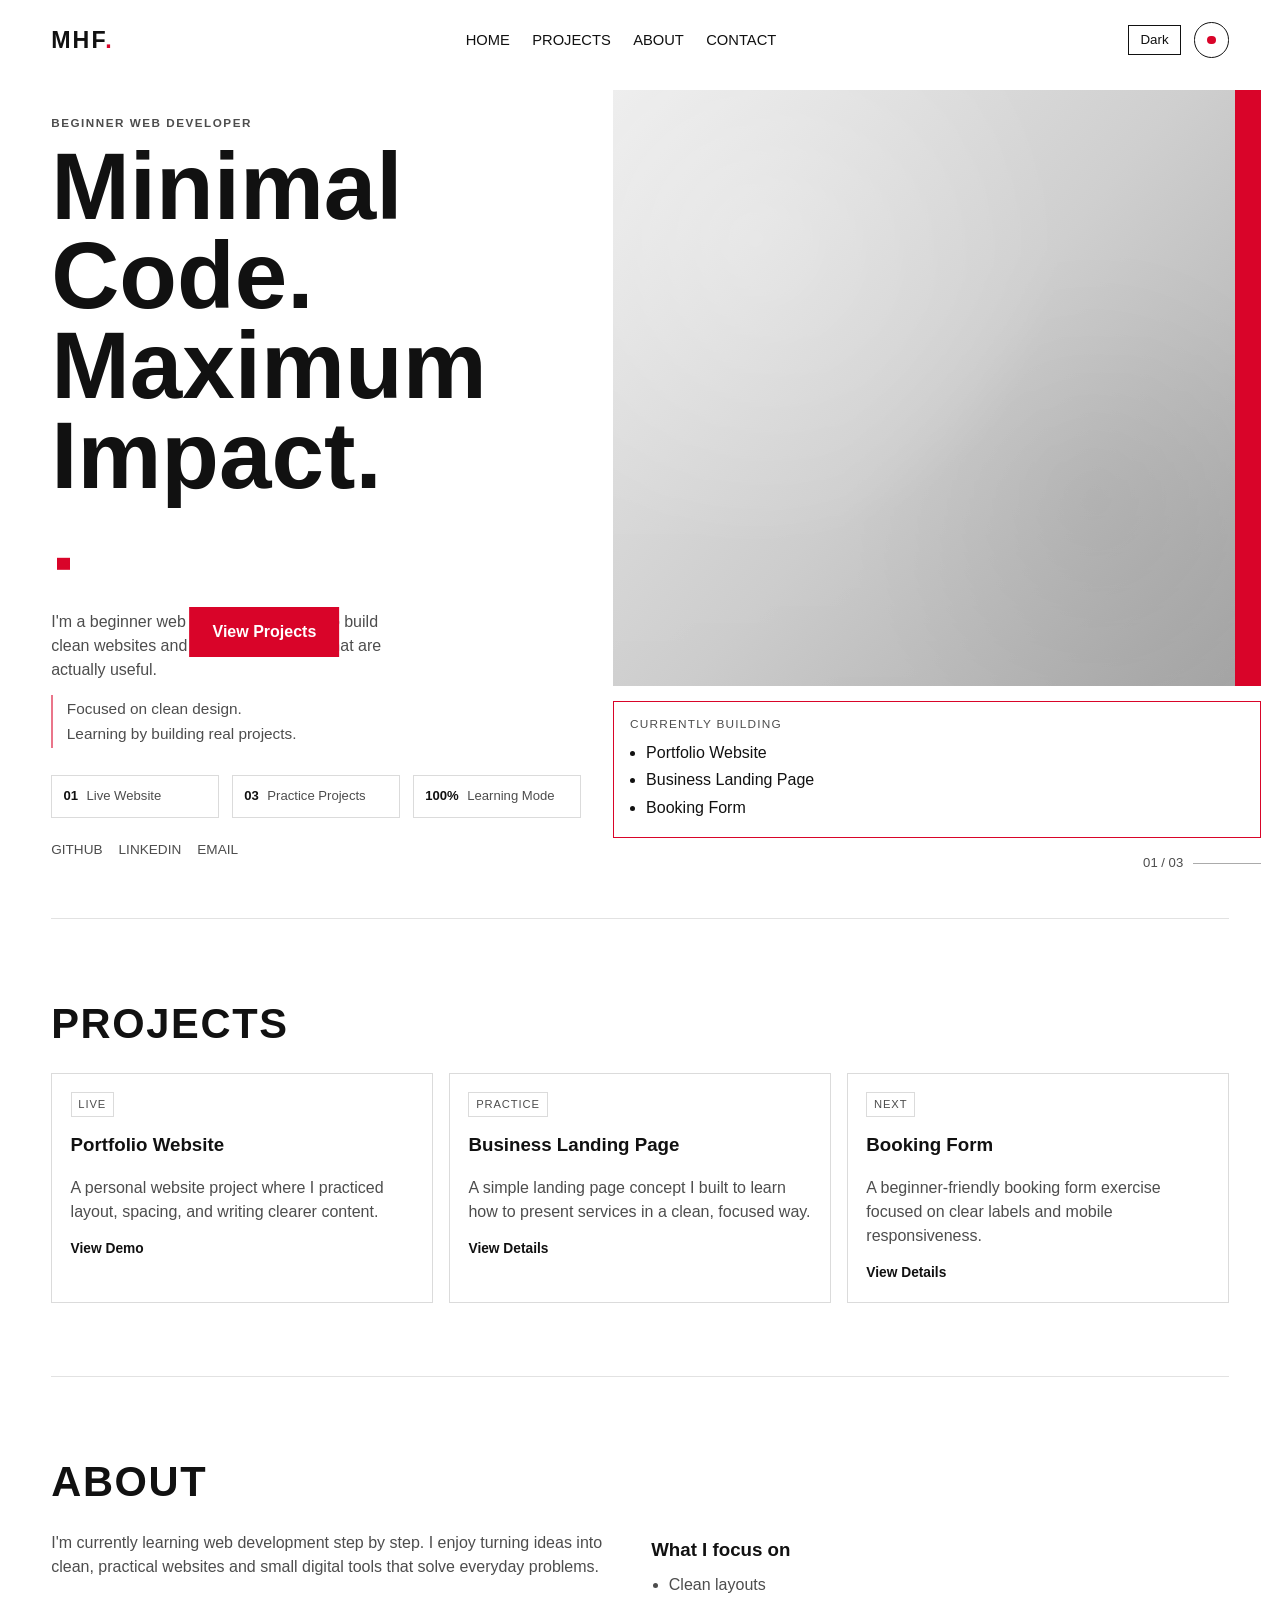
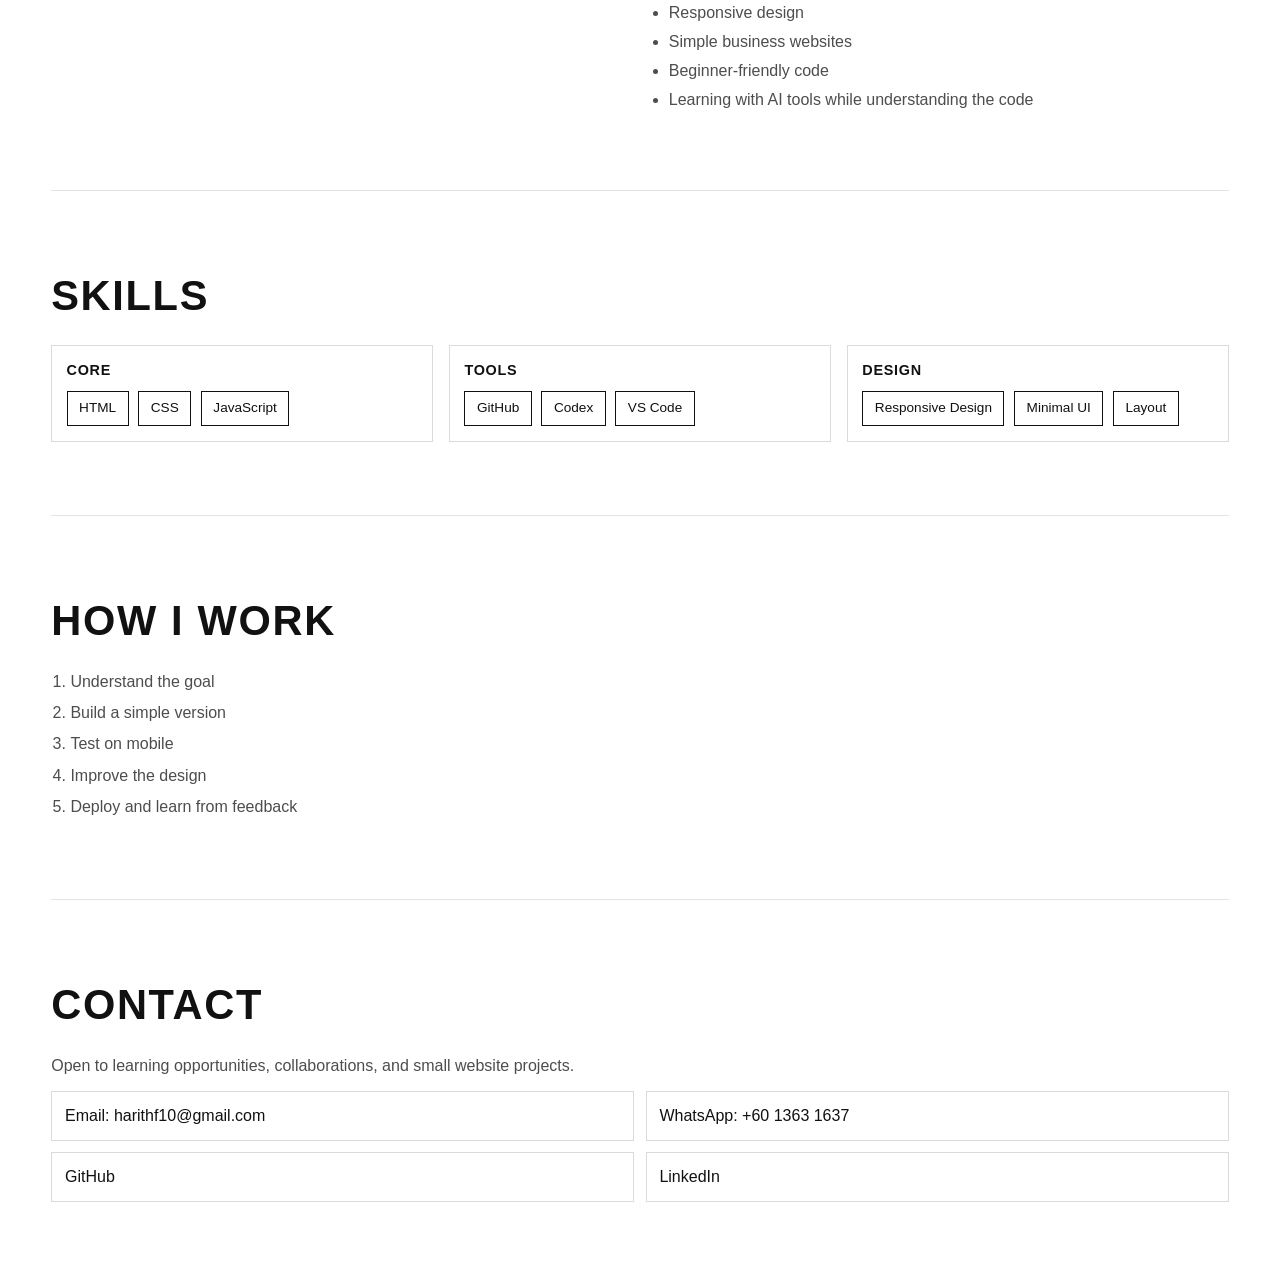
==== index.html @ 1c5d4fd4 "Enhance portfolio content density and editorial structure" ====
<!DOCTYPE html>
<html lang="en">
  <head>
    <meta charset="UTF-8" />
    <meta name="viewport" content="width=device-width, initial-scale=1.0" />
    <title>MHF. | Minimal Portfolio</title>
    <link rel="stylesheet" href="style.css" />
  </head>
  <body>
    <div class="page-wrapper">
      <header class="site-header" id="home">
        <nav class="navbar">
          <a class="logo" href="#home">MHF<span class="logo-dot">.</span></a>

          <ul class="nav-links">
            <li><a href="#home">Home</a></li>
            <li><a href="#projects">Projects</a></li>
            <li><a href="#about">About</a></li>
            <li><a href="#contact">Contact</a></li>
          </ul>

          <div class="nav-actions">
            <button id="themeToggle" class="theme-toggle" aria-label="Toggle dark mode">Dark</button>
            <button class="menu-icon" aria-label="Menu"><span></span></button>
          </div>
        </nav>
      </header>

      <!-- Hero: added eyebrow, support lines, stats, and feature panel -->
      <section class="hero" aria-label="Editorial hero section">
        <div class="hero-left">
          <p class="eyebrow">BEGINNER WEB DEVELOPER</p>

          <h1>
            <span>Minimal Code.</span>
            <span>Maximum Impact.</span>
            <span class="hero-accent" aria-hidden="true"></span>
          </h1>

          <p class="hero-subtitle">
            I'm a beginner web developer learning to build clean websites and simple digital tools that are actually
            useful.
          </p>

          <div class="hero-support-lines">
            <p>Focused on clean design.</p>
            <p>Learning by building real projects.</p>
          </div>

          <a href="#projects" class="cta-button">View Projects</a>

          <div class="hero-stats" aria-label="Portfolio stats">
            <p><strong>01</strong> Live Website</p>
            <p><strong>03</strong> Practice Projects</p>
            <p><strong>100%</strong> Learning Mode</p>
          </div>

          <div class="social-links" aria-label="Social links">
            <a href="https://github.com/bachiraxcvii" target="_blank" rel="noopener noreferrer">GitHub</a>
            <a href="https://www.linkedin.com/me?trk=p_mwlite_feed-secondary_nav" target="_blank" rel="noopener noreferrer">LinkedIn</a>
            <a href="mailto:harithf10@gmail.com">Email</a>
          </div>
        </div>

        <div class="hero-right" aria-hidden="true">
          <div class="editorial-panel">
            <div class="panel-overlay"></div>
            <div class="red-bar"></div>
          </div>

          <aside class="feature-box">
            <p class="feature-label">Currently Building</p>
            <ul>
              <li>Portfolio Website</li>
              <li>Business Landing Page</li>
              <li>Booking Form</li>
            </ul>
          </aside>

          <div class="slide-indicator"><span>01 / 03</span><i></i></div>
        </div>
      </section>

      <main>
        <section class="projects section-spacing" id="projects">
          <h2>Projects</h2>
          <div class="project-grid">
            <article class="project-card">
              <span class="project-status">Live</span>
              <h3>Portfolio Website</h3>
              <p>A personal website project where I practiced layout, spacing, and writing clearer content.</p>
              <a href="#" class="card-link">View Demo</a>
            </article>

            <article class="project-card">
              <span class="project-status">Practice</span>
              <h3>Business Landing Page</h3>
              <p>A simple landing page concept I built to learn how to present services in a clean, focused way.</p>
              <a href="#" class="card-link">View Details</a>
            </article>

            <article class="project-card">
              <span class="project-status">Next</span>
              <h3>Booking Form</h3>
              <p>A beginner-friendly booking form exercise focused on clear labels and mobile responsiveness.</p>
              <a href="#" class="card-link">View Details</a>
            </article>
          </div>
        </section>

        <!-- About: expanded into two-column structure -->
        <section class="about section-spacing" id="about">
          <h2>About</h2>
          <div class="about-grid">
            <p>
              I'm currently learning web development step by step. I enjoy turning ideas into clean, practical
              websites and small digital tools that solve everyday problems.
            </p>
            <div>
              <h3>What I focus on</h3>
              <ul class="focus-list">
                <li>Clean layouts</li>
                <li>Responsive design</li>
                <li>Simple business websites</li>
                <li>Beginner-friendly code</li>
                <li>Learning with AI tools while understanding the code</li>
              </ul>
            </div>
          </div>
        </section>

        <section class="skills section-spacing" id="skills">
          <h2>Skills</h2>
          <div class="skills-groups">
            <div class="skill-group">
              <h3>Core</h3>
              <ul class="skills-list">
                <li>HTML</li>
                <li>CSS</li>
                <li>JavaScript</li>
              </ul>
            </div>
            <div class="skill-group">
              <h3>Tools</h3>
              <ul class="skills-list">
                <li>GitHub</li>
                <li>Codex</li>
                <li>VS Code</li>
              </ul>
            </div>
            <div class="skill-group">
              <h3>Design</h3>
              <ul class="skills-list">
                <li>Responsive Design</li>
                <li>Minimal UI</li>
                <li>Layout</li>
              </ul>
            </div>
          </div>
        </section>

        <section class="how-i-work section-spacing" id="process">
          <h2>How I Work</h2>
          <ol>
            <li>Understand the goal</li>
            <li>Build a simple version</li>
            <li>Test on mobile</li>
            <li>Improve the design</li>
            <li>Deploy and learn from feedback</li>
          </ol>
        </section>

        <section class="contact section-spacing" id="contact">
          <h2>Contact</h2>
          <p class="contact-intro">Open to learning opportunities, collaborations, and small website projects.</p>
          <div class="contact-grid">
            <a href="mailto:harithf10@gmail.com">Email: harithf10@gmail.com</a>
            <a href="https://wa.me/6013631637" target="_blank" rel="noopener noreferrer">WhatsApp: +60 1363 1637</a>
            <a href="https://github.com/bachiraxcvii" target="_blank" rel="noopener noreferrer">GitHub</a>
            <a href="https://www.linkedin.com/me?trk=p_mwlite_feed-secondary_nav" target="_blank" rel="noopener noreferrer">LinkedIn</a>
          </div>
        </section>
      </main>
    </div>

    <script src="script.js"></script>
  </body>
</html>
---- style.css ----
:root {
  --bg: #ffffff;
  --text: #111111;
  --muted: #4d4d4d;
  --accent: #d90429;
  --panel-light: #ececec;
  --panel-mid: #cfcfcf;
  --panel-dark: #a8a8a8;
  --border: rgba(0, 0, 0, 0.14);
}

body.dark-mode {
  --bg: #121212;
  --text: #f3f3f3;
  --muted: #c8c8c8;
  --panel-light: #595959;
  --panel-mid: #444444;
  --panel-dark: #2f2f2f;
  --border: rgba(255, 255, 255, 0.2);
}

* { box-sizing: border-box; }

body {
  margin: 0;
  font-family: Arial, Helvetica, sans-serif;
  background: var(--bg);
  color: var(--text);
  line-height: 1.5;
  transition: background-color .25s ease, color .25s ease;
}

.page-wrapper {
  width: min(1200px, 92%);
  margin: 0 auto;
}

.navbar {
  display: flex;
  justify-content: space-between;
  align-items: center;
  gap: 1rem;
  padding: 1.4rem 0 1rem;
}

.logo { text-decoration: none; color: var(--text); font-size: 1.45rem; font-weight: 800; letter-spacing: .09em; }
.logo-dot { color: var(--accent); }

.nav-links { list-style: none; display: flex; gap: 1.4rem; padding: 0; margin: 0; }
.nav-links a { text-decoration: none; color: var(--text); font-size: .92rem; text-transform: uppercase; }

.nav-actions { display: flex; align-items: center; gap: .8rem; }
.theme-toggle { border: 1px solid var(--text); background: transparent; color: var(--text); padding: .4rem .7rem; cursor: pointer; }
.menu-icon { width: 2.2rem; height: 2.2rem; border: 1px solid var(--text); border-radius: 999px; background: transparent; display: grid; place-items: center; }
.menu-icon span { width: .55rem; height: .55rem; border-radius: 50%; background: var(--accent); }

/* Hero: denser content + structured right-side features */
.hero {
  min-height: calc(100vh - 92px);
  display: grid;
  grid-template-columns: 45% 55%;
  gap: 2rem;
  align-items: stretch;
  padding: 1rem 0 1.8rem;
}

.hero-left {
  position: relative;
  padding: 1.5rem 0 .8rem;
  display: flex;
  flex-direction: column;
}

.eyebrow {
  margin: 0;
  font-size: .73rem;
  font-weight: 700;
  letter-spacing: .13em;
  color: var(--muted);
}

.hero h1 {
  margin: .65rem 0 0;
  font-size: clamp(2.3rem, 8vw, 5.9rem);
  line-height: .95;
  font-weight: 900;
}

.hero h1 span { display: block; }
.hero-accent { display: inline-block !important; width: .78rem; height: .78rem; background: var(--accent); margin-left: .38rem; transform: translateY(-.45rem); }

.hero-subtitle {
  margin: 1.25rem 0 0;
  max-width: 38ch;
  color: var(--muted);
}

.hero-support-lines {
  margin-top: .8rem;
  padding-left: .85rem;
  border-left: 2px solid color-mix(in srgb, var(--accent) 55%, transparent);
}

.hero-support-lines p {
  margin: .15rem 0;
  color: var(--muted);
  font-size: .96rem;
}

.cta-button {
  position: absolute;
  top: 66%;
  transform: translateX(92%);
  background: var(--accent);
  color: #fff;
  text-decoration: none;
  font-weight: 700;
  padding: .82rem 1.45rem;
  z-index: 2;
}

.hero-stats {
  margin-top: 1.7rem;
  display: grid;
  grid-template-columns: repeat(3, 1fr);
  gap: .8rem;
}

.hero-stats p {
  margin: 0;
  border: 1px solid var(--border);
  padding: .65rem .7rem;
  font-size: .82rem;
  color: var(--muted);
}

.hero-stats strong { color: var(--text); margin-right: .3rem; }

.social-links {
  margin-top: 1.4rem;
  display: flex;
  flex-wrap: wrap;
  gap: 1rem;
}

.social-links a { color: var(--muted); text-decoration: none; font-size: .85rem; text-transform: uppercase; }

.hero-right {
  display: grid;
  grid-template-rows: minmax(360px, 1fr) auto auto;
  gap: .95rem;
}

.editorial-panel {
  position: relative;
  min-height: 360px;
  background: linear-gradient(130deg, var(--panel-light), var(--panel-mid) 50%, var(--panel-dark));
  overflow: hidden;
}

.panel-overlay {
  position: absolute;
  inset: 0;
  background: radial-gradient(circle at 22% 25%, rgba(255, 255, 255, .55), transparent 45%),
              radial-gradient(circle at 74% 68%, rgba(0, 0, 0, .22), transparent 40%),
              linear-gradient(to top, rgba(0, 0, 0, .08), transparent 60%);
  mix-blend-mode: soft-light;
}

.red-bar { position: absolute; top: 0; right: 0; width: clamp(16px, 2vw, 26px); height: 100%; background: var(--accent); }

.feature-box {
  border: 1px solid var(--accent);
  padding: .9rem 1rem;
}

.feature-label {
  margin: 0 0 .45rem;
  font-size: .74rem;
  letter-spacing: .1em;
  text-transform: uppercase;
  color: var(--muted);
}

.feature-box ul { margin: 0; padding-left: 1rem; }
.feature-box li { margin: .2rem 0; }

.slide-indicator { margin-left: auto; display: flex; align-items: center; gap: .6rem; color: var(--muted); font-size: .82rem; }
.slide-indicator i { width: 68px; height: 1px; background: color-mix(in srgb, var(--text) 35%, transparent); }

main { padding-top: 1rem; }

.section-spacing {
  padding: clamp(2.6rem, 6vw, 4.6rem) 0;
  border-top: 1px solid color-mix(in srgb, var(--text) 12%, transparent);
}

h2 { margin: 0 0 1.1rem; font-size: clamp(1.6rem, 4vw, 2.6rem); text-transform: uppercase; letter-spacing: .04em; }
h3 { margin: .3rem 0 .55rem; }

.project-grid { display: grid; grid-template-columns: repeat(3, minmax(0, 1fr)); gap: 1rem; }

.project-card {
  border: 1px solid var(--border);
  padding: 1.15rem;
  display: flex;
  flex-direction: column;
  gap: .55rem;
  transition: transform .2s ease, border-color .2s ease, box-shadow .2s ease;
}

.project-status {
  width: fit-content;
  font-size: .7rem;
  text-transform: uppercase;
  letter-spacing: .08em;
  border: 1px solid var(--border);
  padding: .2rem .42rem;
  color: var(--muted);
}

.project-card p { margin: 0; color: var(--muted); }
.project-card:hover { transform: translateY(-4px); border-color: var(--accent); box-shadow: 0 14px 28px rgba(0, 0, 0, .06); }

.card-link {
  margin-top: .35rem;
  text-decoration: none;
  color: var(--text);
  font-size: .86rem;
  font-weight: 700;
}

.about-grid { display: grid; grid-template-columns: 1fr 1fr; gap: 1.4rem; align-items: start; }
.about-grid p { margin: 0; color: var(--muted); }
.focus-list { margin: .3rem 0 0; padding-left: 1.1rem; color: var(--muted); }
.focus-list li { margin: .3rem 0; }

.skills-groups { display: grid; grid-template-columns: repeat(3, minmax(0, 1fr)); gap: 1rem; }
.skill-group { border: 1px solid var(--border); padding: .9rem; }
.skill-group h3 { margin-top: 0; text-transform: uppercase; font-size: .9rem; letter-spacing: .05em; }
.skills-list { list-style: none; display: flex; flex-wrap: wrap; gap: .6rem; padding: 0; margin: 0; }
.skills-list li { border: 1px solid var(--text); padding: .42rem .72rem; font-size: .85rem; }

.how-i-work ol { margin: 0; padding-left: 1.2rem; }
.how-i-work li { margin: .45rem 0; color: var(--muted); }

.contact-intro { margin: 0 0 .8rem; color: var(--muted); }
.contact-grid { display: grid; grid-template-columns: repeat(2, minmax(0, 1fr)); gap: .7rem; }
.contact-grid a {
  text-decoration: none;
  color: var(--text);
  border: 1px solid var(--border);
  padding: .75rem .8rem;
  transition: border-color .2s ease, color .2s ease;
}
.contact-grid a:hover { border-color: var(--accent); color: var(--accent); }

/* Mobile: tighter spacing and simple stacked flow */
@media (max-width: 980px) {
  .hero { grid-template-columns: 1fr; min-height: auto; gap: 1.2rem; padding-bottom: 1rem; }
  .hero-left { padding-top: .8rem; }
  .cta-button { position: static; transform: none; margin-top: 1rem; width: fit-content; }
  .hero-stats { grid-template-columns: 1fr; margin-top: 1rem; }
  .hero-right { grid-template-rows: minmax(280px, auto) auto auto; }
  .about-grid, .skills-groups, .contact-grid, .project-grid { grid-template-columns: 1fr; }
  .section-spacing { padding: 2.3rem 0; }
}

@media (max-width: 760px) {
  .navbar { flex-wrap: wrap; }
  .nav-links {
    order: 3;
    width: 100%;
    justify-content: space-between;
    border-top: 1px solid color-mix(in srgb, var(--text) 15%, transparent);
    padding-top: .6rem;
  }

  .hero h1 { font-size: clamp(2rem, 11vw, 3rem); }
}
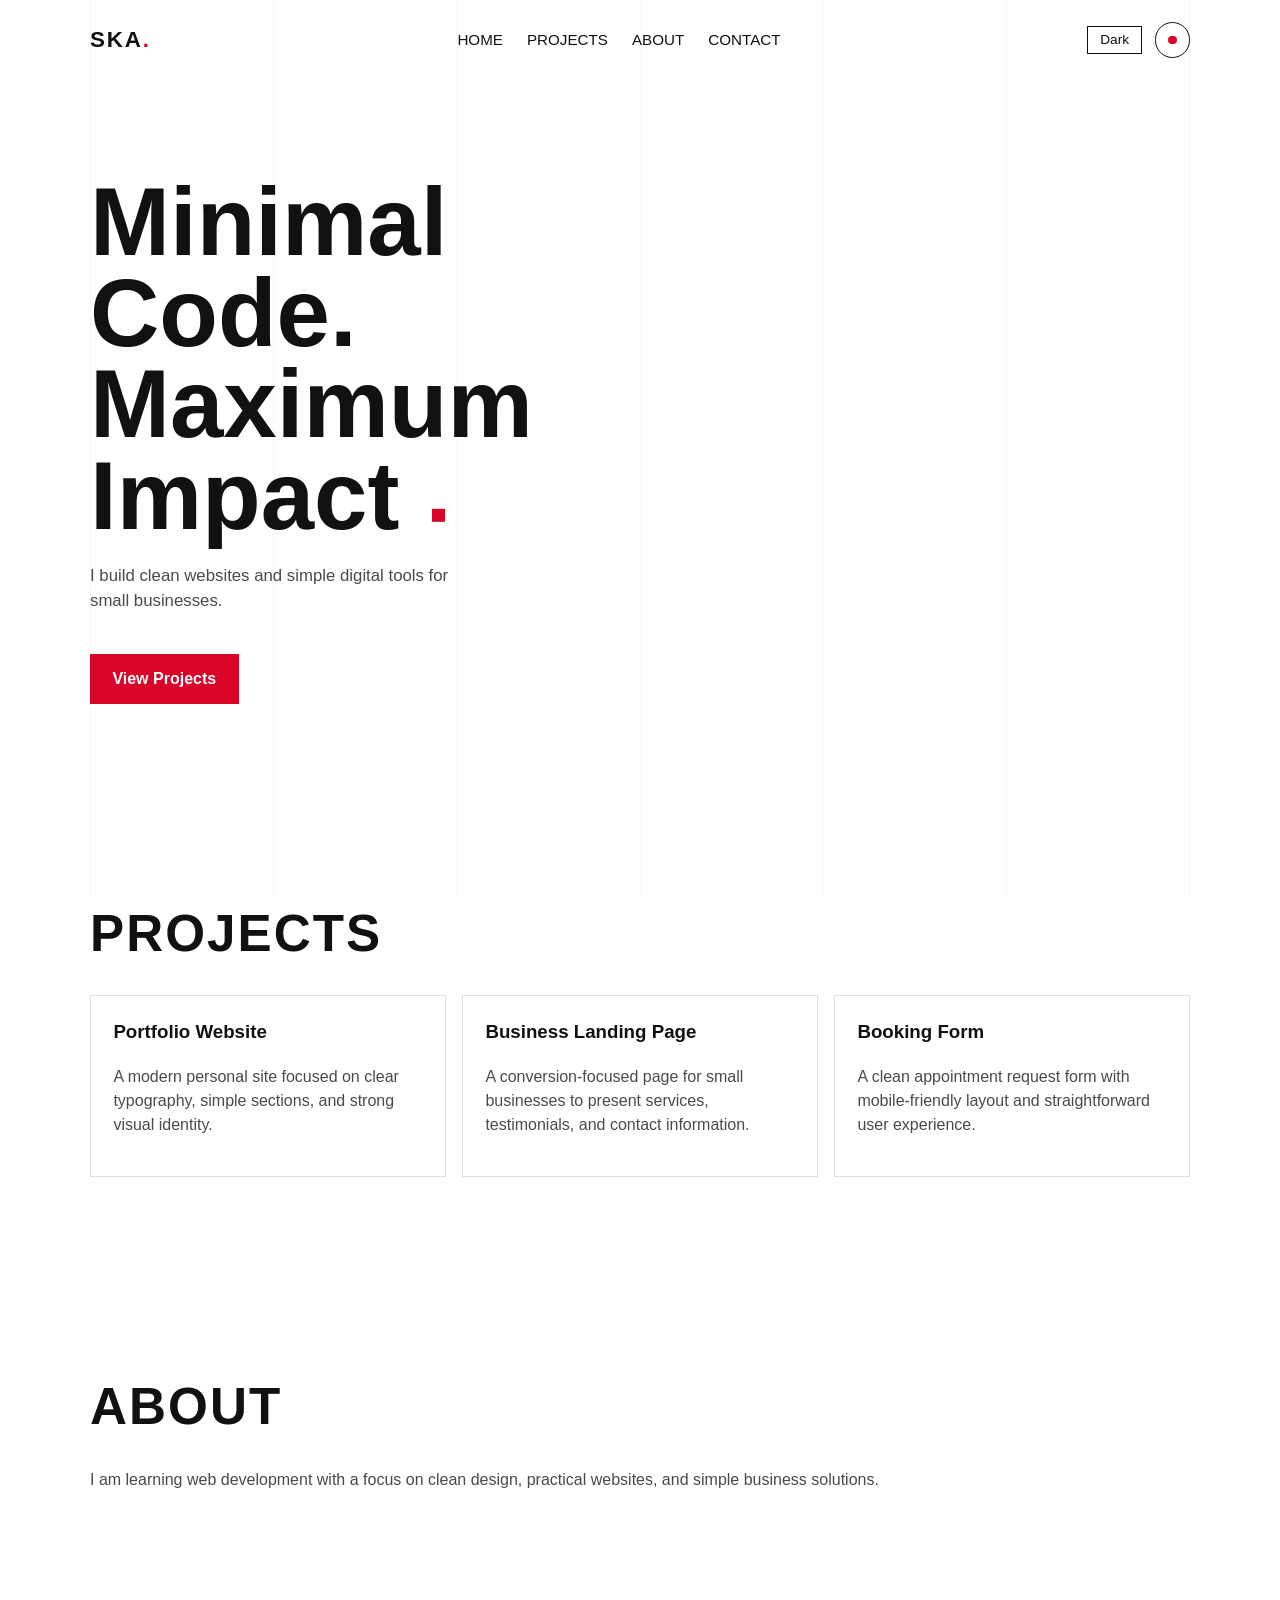
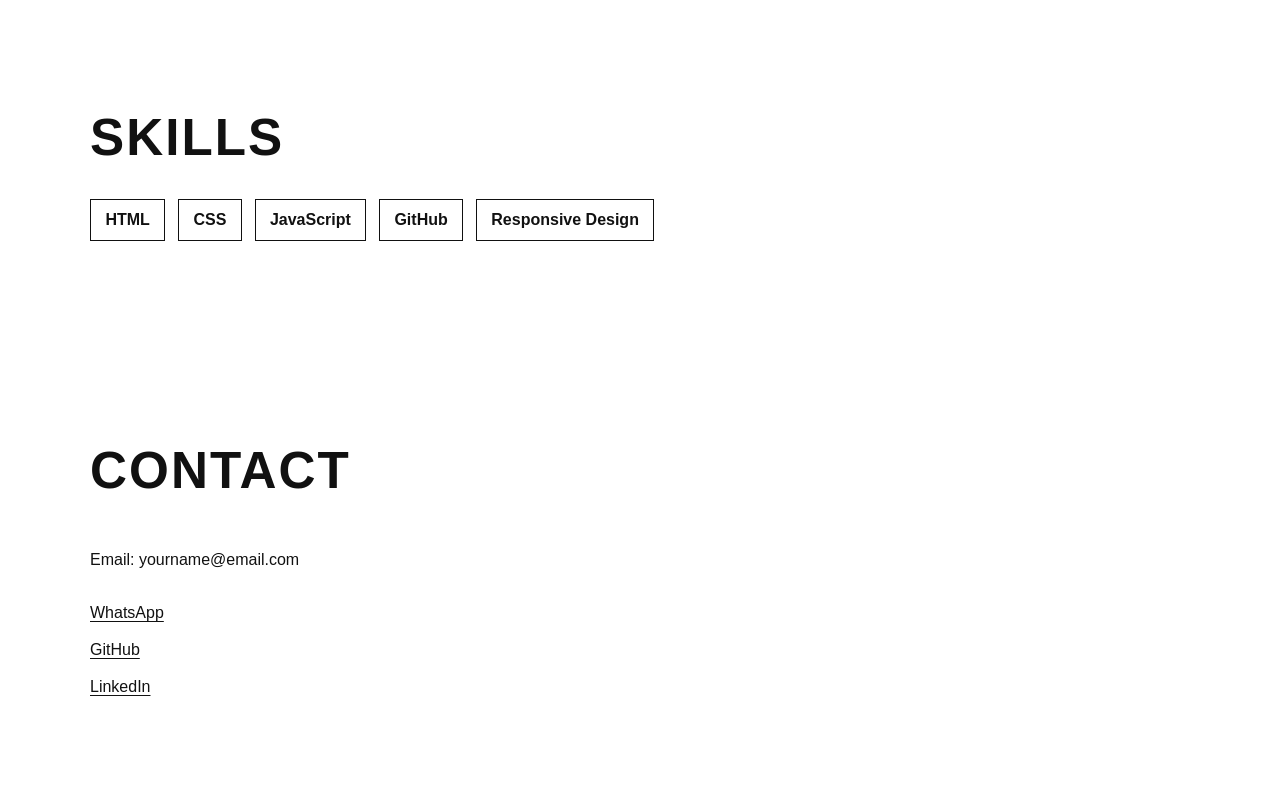
==== commit e895618b: "Merge branch 'main' into codex/create-minimal-editorial-portfolio-website-lv8gx9" ====
--- a/index.html
+++ b/index.html
@@ -3,14 +3,21 @@
   <head>
     <meta charset="UTF-8" />
     <meta name="viewport" content="width=device-width, initial-scale=1.0" />
-    <title>MHF. | Minimal Portfolio</title>
+    <title>SKA. | Minimal Portfolio</title>
     <link rel="stylesheet" href="style.css" />
   </head>
   <body>
+    <!-- Thin background lines for editorial look -->
+    <div class="grid-lines" aria-hidden="true">
+      <span></span><span></span><span></span><span></span><span></span>
+    </div>
+
+    <!-- Main page wrapper keeps content centered -->
     <div class="page-wrapper">
+      <!-- Navigation -->
       <header class="site-header" id="home">
         <nav class="navbar">
-          <a class="logo" href="#home">MHF<span class="logo-dot">.</span></a>
+          <a class="logo" href="#home">SKA<span class="logo-dot">.</span></a>
 
           <ul class="nav-links">
             <li><a href="#home">Home</a></li>
@@ -20,167 +27,105 @@
           </ul>
 
           <div class="nav-actions">
-            <button id="themeToggle" class="theme-toggle" aria-label="Toggle dark mode">Dark</button>
-            <button class="menu-icon" aria-label="Menu"><span></span></button>
+            <!-- Theme toggle button (light/dark mode) -->
+            <button id="themeToggle" class="theme-toggle" aria-label="Toggle dark mode">
+              Dark
+            </button>
+
+            <!-- Simple circular menu icon -->
+            <button class="menu-icon" aria-label="Menu">
+              <span></span>
+            </button>
           </div>
         </nav>
       </header>
 
-      <!-- Hero: added eyebrow, support lines, stats, and feature panel -->
-      <section class="hero" aria-label="Editorial hero section">
-        <div class="hero-left">
-          <p class="eyebrow">BEGINNER WEB DEVELOPER</p>
+      <!-- Hero Section -->
+      <section class="hero section-spacing">
+        <h1>
+          Minimal Code.<br />
+          Maximum Impact
+          <span class="hero-accent" aria-hidden="true"></span>
+        </h1>
 
-          <h1>
-            <span>Minimal Code.</span>
-            <span>Maximum Impact.</span>
-            <span class="hero-accent" aria-hidden="true"></span>
-          </h1>
+        <p>
+          I build clean websites and simple digital tools for small businesses.
+        </p>
 
-          <p class="hero-subtitle">
-            I'm a beginner web developer learning to build clean websites and simple digital tools that are actually
-            useful.
-          </p>
+        <a href="#projects" class="cta-button">View Projects</a>
+      </section>
 
-          <div class="hero-support-lines">
-            <p>Focused on clean design.</p>
-            <p>Learning by building real projects.</p>
-          </div>
+      <!-- Projects Section -->
+      <section class="projects section-spacing" id="projects">
+        <h2>Projects</h2>
 
-          <a href="#projects" class="cta-button">View Projects</a>
+        <div class="project-grid">
+          <article class="project-card">
+            <h3>Portfolio Website</h3>
+            <p>
+              A modern personal site focused on clear typography, simple sections,
+              and strong visual identity.
+            </p>
+          </article>
 
-          <div class="hero-stats" aria-label="Portfolio stats">
-            <p><strong>01</strong> Live Website</p>
-            <p><strong>03</strong> Practice Projects</p>
-            <p><strong>100%</strong> Learning Mode</p>
-          </div>
+          <article class="project-card">
+            <h3>Business Landing Page</h3>
+            <p>
+              A conversion-focused page for small businesses to present services,
+              testimonials, and contact information.
+            </p>
+          </article>
 
-          <div class="social-links" aria-label="Social links">
-            <a href="https://github.com/bachiraxcvii" target="_blank" rel="noopener noreferrer">GitHub</a>
-            <a href="https://www.linkedin.com/me?trk=p_mwlite_feed-secondary_nav" target="_blank" rel="noopener noreferrer">LinkedIn</a>
-            <a href="mailto:harithf10@gmail.com">Email</a>
-          </div>
-        </div>
-
-        <div class="hero-right" aria-hidden="true">
-          <div class="editorial-panel">
-            <div class="panel-overlay"></div>
-            <div class="red-bar"></div>
-          </div>
-
-          <aside class="feature-box">
-            <p class="feature-label">Currently Building</p>
-            <ul>
-              <li>Portfolio Website</li>
-              <li>Business Landing Page</li>
-              <li>Booking Form</li>
-            </ul>
-          </aside>
-
-          <div class="slide-indicator"><span>01 / 03</span><i></i></div>
+          <article class="project-card">
+            <h3>Booking Form</h3>
+            <p>
+              A clean appointment request form with mobile-friendly layout and
+              straightforward user experience.
+            </p>
+          </article>
         </div>
       </section>
 
-      <main>
-        <section class="projects section-spacing" id="projects">
-          <h2>Projects</h2>
-          <div class="project-grid">
-            <article class="project-card">
-              <span class="project-status">Live</span>
-              <h3>Portfolio Website</h3>
-              <p>A personal website project where I practiced layout, spacing, and writing clearer content.</p>
-              <a href="#" class="card-link">View Demo</a>
-            </article>
+      <!-- About Section -->
+      <section class="about section-spacing" id="about">
+        <h2>About</h2>
+        <p>
+          I am learning web development with a focus on clean design, practical
+          websites, and simple business solutions.
+        </p>
+      </section>
 
-            <article class="project-card">
-              <span class="project-status">Practice</span>
-              <h3>Business Landing Page</h3>
-              <p>A simple landing page concept I built to learn how to present services in a clean, focused way.</p>
-              <a href="#" class="card-link">View Details</a>
-            </article>
+      <!-- Skills Section -->
+      <section class="skills section-spacing" id="skills">
+        <h2>Skills</h2>
+        <ul class="skills-list">
+          <li>HTML</li>
+          <li>CSS</li>
+          <li>JavaScript</li>
+          <li>GitHub</li>
+          <li>Responsive Design</li>
+        </ul>
+      </section>
 
-            <article class="project-card">
-              <span class="project-status">Next</span>
-              <h3>Booking Form</h3>
-              <p>A beginner-friendly booking form exercise focused on clear labels and mobile responsiveness.</p>
-              <a href="#" class="card-link">View Details</a>
-            </article>
-          </div>
-        </section>
-
-        <!-- About: expanded into two-column structure -->
-        <section class="about section-spacing" id="about">
-          <h2>About</h2>
-          <div class="about-grid">
-            <p>
-              I'm currently learning web development step by step. I enjoy turning ideas into clean, practical
-              websites and small digital tools that solve everyday problems.
-            </p>
-            <div>
-              <h3>What I focus on</h3>
-              <ul class="focus-list">
-                <li>Clean layouts</li>
-                <li>Responsive design</li>
-                <li>Simple business websites</li>
-                <li>Beginner-friendly code</li>
-                <li>Learning with AI tools while understanding the code</li>
-              </ul>
-            </div>
-          </div>
-        </section>
-
-        <section class="skills section-spacing" id="skills">
-          <h2>Skills</h2>
-          <div class="skills-groups">
-            <div class="skill-group">
-              <h3>Core</h3>
-              <ul class="skills-list">
-                <li>HTML</li>
-                <li>CSS</li>
-                <li>JavaScript</li>
-              </ul>
-            </div>
-            <div class="skill-group">
-              <h3>Tools</h3>
-              <ul class="skills-list">
-                <li>GitHub</li>
-                <li>Codex</li>
-                <li>VS Code</li>
-              </ul>
-            </div>
-            <div class="skill-group">
-              <h3>Design</h3>
-              <ul class="skills-list">
-                <li>Responsive Design</li>
-                <li>Minimal UI</li>
-                <li>Layout</li>
-              </ul>
-            </div>
-          </div>
-        </section>
-
-        <section class="how-i-work section-spacing" id="process">
-          <h2>How I Work</h2>
-          <ol>
-            <li>Understand the goal</li>
-            <li>Build a simple version</li>
-            <li>Test on mobile</li>
-            <li>Improve the design</li>
-            <li>Deploy and learn from feedback</li>
-          </ol>
-        </section>
-
-        <section class="contact section-spacing" id="contact">
-          <h2>Contact</h2>
-          <p class="contact-intro">Open to learning opportunities, collaborations, and small website projects.</p>
-          <div class="contact-grid">
-            <a href="mailto:harithf10@gmail.com">Email: harithf10@gmail.com</a>
-            <a href="https://wa.me/6013631637" target="_blank" rel="noopener noreferrer">WhatsApp: +60 1363 1637</a>
-            <a href="https://github.com/bachiraxcvii" target="_blank" rel="noopener noreferrer">GitHub</a>
-            <a href="https://www.linkedin.com/me?trk=p_mwlite_feed-secondary_nav" target="_blank" rel="noopener noreferrer">LinkedIn</a>
-          </div>
-        </section>
-      </main>
+      <!-- Contact Section -->
+      <section class="contact section-spacing" id="contact">
+        <h2>Contact</h2>
+        <div class="contact-grid">
+          <p>Email: yourname@email.com</p>
+          <a href="https://wa.me/1234567890" target="_blank" rel="noreferrer"
+            >WhatsApp</a
+          >
+          <a href="https://github.com/yourusername" target="_blank" rel="noreferrer"
+            >GitHub</a
+          >
+          <a
+            href="https://www.linkedin.com/in/yourusername"
+            target="_blank"
+            rel="noreferrer"
+            >LinkedIn</a
+          >
+        </div>
+      </section>
     </div>
 
     <script src="script.js"></script>
--- a/style.css
+++ b/style.css
@@ -1,38 +1,108 @@
+/*
+  Basic design system using CSS variables.
+  We can switch values for dark mode by changing these variables.
+*/
 :root {
   --bg: #ffffff;
   --text: #111111;
-  --muted: #4d4d4d;
+  --muted: #4a4a4a;
   --accent: #d90429;
-  --panel-light: #ececec;
-  --panel-mid: #cfcfcf;
-  --panel-dark: #a8a8a8;
-  --border: rgba(0, 0, 0, 0.14);
-}
-
+  --line: rgba(17, 17, 17, 0.045);
+  --card-border: rgba(0, 0, 0, 0.12);
+}
+
+/* Dark mode colors */
 body.dark-mode {
   --bg: #121212;
-  --text: #f3f3f3;
-  --muted: #c8c8c8;
-  --panel-light: #595959;
-  --panel-mid: #444444;
-  --panel-dark: #2f2f2f;
-  --border: rgba(255, 255, 255, 0.2);
-}
-
-* { box-sizing: border-box; }
+  --text: #f5f5f5;
+  --muted: #c9c9c9;
+  --accent: #ff2e4d;
+  --line: rgba(255, 255, 255, 0.06);
+  --card-border: rgba(255, 255, 255, 0.2);
+}
+
+* {
+  box-sizing: border-box;
+}
 
 body {
   margin: 0;
   font-family: Arial, Helvetica, sans-serif;
-  background: var(--bg);
+  background-color: var(--bg);
   color: var(--text);
   line-height: 1.5;
-  transition: background-color .25s ease, color .25s ease;
+  transition: background-color 0.25s ease, color 0.25s ease;
+}
+
+/*
+  Structured editorial grid:
+  - grid layer is centered and matches the main content width
+  - guide lines are subtle and evenly spaced
+*/
+.grid-lines {
+  position: fixed;
+  inset: 0;
+  width: min(1100px, 92%);
+  margin: 0 auto;
+  pointer-events: none;
+  display: grid;
+  grid-template-columns: repeat(12, minmax(0, 1fr));
+  z-index: -1;
+  opacity: 0.7;
+}
+
+.grid-lines span {
+  display: none;
+}
+
+/* Draw only key editorial column guides so they stay minimal */
+.grid-lines::before,
+.grid-lines::after {
+  content: "";
+  position: absolute;
+  inset: 0;
+  background-repeat: no-repeat;
+  pointer-events: none;
+}
+
+.grid-lines::before {
+  background-image: linear-gradient(to right, var(--line), var(--line));
+  background-size: 1px 100%;
+  background-position: left top;
+}
+
+.grid-lines::after {
+  background-image:
+    linear-gradient(to right, var(--line), var(--line)),
+    linear-gradient(to right, var(--line), var(--line)),
+    linear-gradient(to right, var(--line), var(--line)),
+    linear-gradient(to right, var(--line), var(--line)),
+    linear-gradient(to right, var(--line), var(--line)),
+    linear-gradient(to right, var(--line), var(--line));
+  background-size:
+    1px 100%,
+    1px 100%,
+    1px 100%,
+    1px 100%,
+    1px 100%,
+    1px 100%;
+  background-position:
+    16.666% 0,
+    33.333% 0,
+    50% 0,
+    66.666% 0,
+    83.333% 0,
+    100% 0;
 }
 
 .page-wrapper {
-  width: min(1200px, 92%);
+  width: min(1100px, 92%);
   margin: 0 auto;
+}
+
+/* Balanced section rhythm */
+.section-spacing {
+  padding: clamp(3.75rem, 8vw, 6rem) 0;
 }
 
 .navbar {
@@ -40,241 +110,192 @@
   justify-content: space-between;
   align-items: center;
   gap: 1rem;
-  padding: 1.4rem 0 1rem;
-}
-
-.logo { text-decoration: none; color: var(--text); font-size: 1.45rem; font-weight: 800; letter-spacing: .09em; }
-.logo-dot { color: var(--accent); }
-
-.nav-links { list-style: none; display: flex; gap: 1.4rem; padding: 0; margin: 0; }
-.nav-links a { text-decoration: none; color: var(--text); font-size: .92rem; text-transform: uppercase; }
-
-.nav-actions { display: flex; align-items: center; gap: .8rem; }
-.theme-toggle { border: 1px solid var(--text); background: transparent; color: var(--text); padding: .4rem .7rem; cursor: pointer; }
-.menu-icon { width: 2.2rem; height: 2.2rem; border: 1px solid var(--text); border-radius: 999px; background: transparent; display: grid; place-items: center; }
-.menu-icon span { width: .55rem; height: .55rem; border-radius: 50%; background: var(--accent); }
-
-/* Hero: denser content + structured right-side features */
-.hero {
-  min-height: calc(100vh - 92px);
+  padding: 1.4rem 0;
+}
+
+.logo {
+  text-decoration: none;
+  color: var(--text);
+  font-size: 1.4rem;
+  font-weight: 800;
+  letter-spacing: 0.08em;
+}
+
+.logo-dot {
+  color: var(--accent);
+}
+
+.nav-links {
+  display: flex;
+  gap: 1.5rem;
+  list-style: none;
+  padding: 0;
+  margin: 0;
+}
+
+.nav-links a {
+  text-decoration: none;
+  color: var(--text);
+  font-size: 0.95rem;
+  text-transform: uppercase;
+}
+
+.nav-actions {
+  display: flex;
+  align-items: center;
+  gap: 0.8rem;
+}
+
+.theme-toggle {
+  border: 1px solid var(--text);
+  background: transparent;
+  color: var(--text);
+  padding: 0.35rem 0.75rem;
+  cursor: pointer;
+  font-size: 0.85rem;
+}
+
+.menu-icon {
+  width: 2.2rem;
+  height: 2.2rem;
+  border: 1px solid var(--text);
+  border-radius: 999px;
+  background: transparent;
   display: grid;
-  grid-template-columns: 45% 55%;
-  gap: 2rem;
-  align-items: stretch;
-  padding: 1rem 0 1.8rem;
-}
-
-.hero-left {
-  position: relative;
-  padding: 1.5rem 0 .8rem;
-  display: flex;
-  flex-direction: column;
-}
-
-.eyebrow {
+  place-items: center;
+}
+
+.menu-icon span {
+  width: 0.55rem;
+  height: 0.55rem;
+  border-radius: 50%;
+  background: var(--accent);
+}
+
+.hero h1 {
   margin: 0;
-  font-size: .73rem;
-  font-weight: 700;
-  letter-spacing: .13em;
+  font-size: clamp(2.3rem, 8vw, 6rem);
+  line-height: 0.95;
+  font-weight: 900;
+  max-width: 12ch;
+}
+
+.hero-accent {
+  display: inline-block;
+  width: 0.8rem;
+  height: 0.8rem;
+  background: var(--accent);
+  margin-left: 0.4rem;
+  transform: translateY(-0.45rem);
+}
+
+.hero p {
+  margin-top: 1.4rem;
+  max-width: 42ch;
   color: var(--muted);
-}
-
-.hero h1 {
-  margin: .65rem 0 0;
-  font-size: clamp(2.3rem, 8vw, 5.9rem);
-  line-height: .95;
-  font-weight: 900;
-}
-
-.hero h1 span { display: block; }
-.hero-accent { display: inline-block !important; width: .78rem; height: .78rem; background: var(--accent); margin-left: .38rem; transform: translateY(-.45rem); }
-
-.hero-subtitle {
-  margin: 1.25rem 0 0;
-  max-width: 38ch;
-  color: var(--muted);
-}
-
-.hero-support-lines {
-  margin-top: .8rem;
-  padding-left: .85rem;
-  border-left: 2px solid color-mix(in srgb, var(--accent) 55%, transparent);
-}
-
-.hero-support-lines p {
-  margin: .15rem 0;
-  color: var(--muted);
-  font-size: .96rem;
+  font-size: 1.05rem;
 }
 
 .cta-button {
-  position: absolute;
-  top: 66%;
-  transform: translateX(92%);
+  display: inline-block;
+  margin-top: 1.5rem;
   background: var(--accent);
   color: #fff;
   text-decoration: none;
   font-weight: 700;
-  padding: .82rem 1.45rem;
-  z-index: 2;
-}
-
-.hero-stats {
-  margin-top: 1.7rem;
+  padding: 0.8rem 1.4rem;
+}
+
+h2 {
+  font-size: clamp(1.7rem, 5vw, 3.2rem);
+  margin: 0 0 1.4rem;
+  text-transform: uppercase;
+  letter-spacing: 0.04em;
+}
+
+.project-grid {
   display: grid;
-  grid-template-columns: repeat(3, 1fr);
-  gap: .8rem;
-}
-
-.hero-stats p {
-  margin: 0;
-  border: 1px solid var(--border);
-  padding: .65rem .7rem;
-  font-size: .82rem;
+  grid-template-columns: repeat(3, minmax(0, 1fr));
+  gap: 1rem;
+}
+
+.project-card {
+  border: 1px solid var(--card-border);
+  padding: 1.4rem;
+  background: transparent;
+  transition: transform 0.2s ease, border-color 0.2s ease, background-color 0.2s ease;
+}
+
+/* Red hover effect for project cards */
+.project-card:hover {
+  transform: translateY(-4px);
+  border-color: var(--accent);
+  background: color-mix(in srgb, var(--accent) 7%, transparent);
+}
+
+.project-card h3 {
+  margin-top: 0;
+}
+
+.project-card p,
+.about p {
   color: var(--muted);
 }
 
-.hero-stats strong { color: var(--text); margin-right: .3rem; }
-
-.social-links {
-  margin-top: 1.4rem;
+.skills-list {
   display: flex;
   flex-wrap: wrap;
-  gap: 1rem;
-}
-
-.social-links a { color: var(--muted); text-decoration: none; font-size: .85rem; text-transform: uppercase; }
-
-.hero-right {
+  gap: 0.8rem;
+  list-style: none;
+  padding: 0;
+  margin: 0;
+}
+
+.skills-list li {
+  padding: 0.5rem 0.9rem;
+  border: 1px solid var(--text);
+  font-weight: 700;
+}
+
+.contact-grid {
   display: grid;
-  grid-template-rows: minmax(360px, 1fr) auto auto;
-  gap: .95rem;
-}
-
-.editorial-panel {
-  position: relative;
-  min-height: 360px;
-  background: linear-gradient(130deg, var(--panel-light), var(--panel-mid) 50%, var(--panel-dark));
-  overflow: hidden;
-}
-
-.panel-overlay {
-  position: absolute;
-  inset: 0;
-  background: radial-gradient(circle at 22% 25%, rgba(255, 255, 255, .55), transparent 45%),
-              radial-gradient(circle at 74% 68%, rgba(0, 0, 0, .22), transparent 40%),
-              linear-gradient(to top, rgba(0, 0, 0, .08), transparent 60%);
-  mix-blend-mode: soft-light;
-}
-
-.red-bar { position: absolute; top: 0; right: 0; width: clamp(16px, 2vw, 26px); height: 100%; background: var(--accent); }
-
-.feature-box {
-  border: 1px solid var(--accent);
-  padding: .9rem 1rem;
-}
-
-.feature-label {
-  margin: 0 0 .45rem;
-  font-size: .74rem;
-  letter-spacing: .1em;
-  text-transform: uppercase;
-  color: var(--muted);
-}
-
-.feature-box ul { margin: 0; padding-left: 1rem; }
-.feature-box li { margin: .2rem 0; }
-
-.slide-indicator { margin-left: auto; display: flex; align-items: center; gap: .6rem; color: var(--muted); font-size: .82rem; }
-.slide-indicator i { width: 68px; height: 1px; background: color-mix(in srgb, var(--text) 35%, transparent); }
-
-main { padding-top: 1rem; }
-
-.section-spacing {
-  padding: clamp(2.6rem, 6vw, 4.6rem) 0;
-  border-top: 1px solid color-mix(in srgb, var(--text) 12%, transparent);
-}
-
-h2 { margin: 0 0 1.1rem; font-size: clamp(1.6rem, 4vw, 2.6rem); text-transform: uppercase; letter-spacing: .04em; }
-h3 { margin: .3rem 0 .55rem; }
-
-.project-grid { display: grid; grid-template-columns: repeat(3, minmax(0, 1fr)); gap: 1rem; }
-
-.project-card {
-  border: 1px solid var(--border);
-  padding: 1.15rem;
-  display: flex;
-  flex-direction: column;
-  gap: .55rem;
-  transition: transform .2s ease, border-color .2s ease, box-shadow .2s ease;
-}
-
-.project-status {
-  width: fit-content;
-  font-size: .7rem;
-  text-transform: uppercase;
-  letter-spacing: .08em;
-  border: 1px solid var(--border);
-  padding: .2rem .42rem;
-  color: var(--muted);
-}
-
-.project-card p { margin: 0; color: var(--muted); }
-.project-card:hover { transform: translateY(-4px); border-color: var(--accent); box-shadow: 0 14px 28px rgba(0, 0, 0, .06); }
-
-.card-link {
-  margin-top: .35rem;
-  text-decoration: none;
-  color: var(--text);
-  font-size: .86rem;
-  font-weight: 700;
-}
-
-.about-grid { display: grid; grid-template-columns: 1fr 1fr; gap: 1.4rem; align-items: start; }
-.about-grid p { margin: 0; color: var(--muted); }
-.focus-list { margin: .3rem 0 0; padding-left: 1.1rem; color: var(--muted); }
-.focus-list li { margin: .3rem 0; }
-
-.skills-groups { display: grid; grid-template-columns: repeat(3, minmax(0, 1fr)); gap: 1rem; }
-.skill-group { border: 1px solid var(--border); padding: .9rem; }
-.skill-group h3 { margin-top: 0; text-transform: uppercase; font-size: .9rem; letter-spacing: .05em; }
-.skills-list { list-style: none; display: flex; flex-wrap: wrap; gap: .6rem; padding: 0; margin: 0; }
-.skills-list li { border: 1px solid var(--text); padding: .42rem .72rem; font-size: .85rem; }
-
-.how-i-work ol { margin: 0; padding-left: 1.2rem; }
-.how-i-work li { margin: .45rem 0; color: var(--muted); }
-
-.contact-intro { margin: 0 0 .8rem; color: var(--muted); }
-.contact-grid { display: grid; grid-template-columns: repeat(2, minmax(0, 1fr)); gap: .7rem; }
+  gap: 0.8rem;
+}
+
 .contact-grid a {
-  text-decoration: none;
-  color: var(--text);
-  border: 1px solid var(--border);
-  padding: .75rem .8rem;
-  transition: border-color .2s ease, color .2s ease;
-}
-.contact-grid a:hover { border-color: var(--accent); color: var(--accent); }
-
-/* Mobile: tighter spacing and simple stacked flow */
-@media (max-width: 980px) {
-  .hero { grid-template-columns: 1fr; min-height: auto; gap: 1.2rem; padding-bottom: 1rem; }
-  .hero-left { padding-top: .8rem; }
-  .cta-button { position: static; transform: none; margin-top: 1rem; width: fit-content; }
-  .hero-stats { grid-template-columns: 1fr; margin-top: 1rem; }
-  .hero-right { grid-template-rows: minmax(280px, auto) auto auto; }
-  .about-grid, .skills-groups, .contact-grid, .project-grid { grid-template-columns: 1fr; }
-  .section-spacing { padding: 2.3rem 0; }
-}
-
-@media (max-width: 760px) {
-  .navbar { flex-wrap: wrap; }
+  color: var(--text);
+  text-underline-offset: 0.2rem;
+}
+
+/* Mobile responsive layout */
+@media (max-width: 850px) {
+  .grid-lines {
+    width: min(1100px, 94%);
+    opacity: 0.5;
+  }
+
+  .grid-lines::after {
+    background-image:
+      linear-gradient(to right, var(--line), var(--line)),
+      linear-gradient(to right, var(--line), var(--line)),
+      linear-gradient(to right, var(--line), var(--line));
+    background-size: 1px 100%, 1px 100%, 1px 100%;
+    background-position: 33.333% 0, 66.666% 0, 100% 0;
+  }
+
+  .navbar {
+    flex-wrap: wrap;
+  }
+
   .nav-links {
     order: 3;
     width: 100%;
     justify-content: space-between;
-    border-top: 1px solid color-mix(in srgb, var(--text) 15%, transparent);
-    padding-top: .6rem;
-  }
-
-  .hero h1 { font-size: clamp(2rem, 11vw, 3rem); }
-}
+    padding-top: 0.5rem;
+    border-top: 1px solid var(--card-border);
+  }
+
+  .project-grid {
+    grid-template-columns: 1fr;
+  }
+}
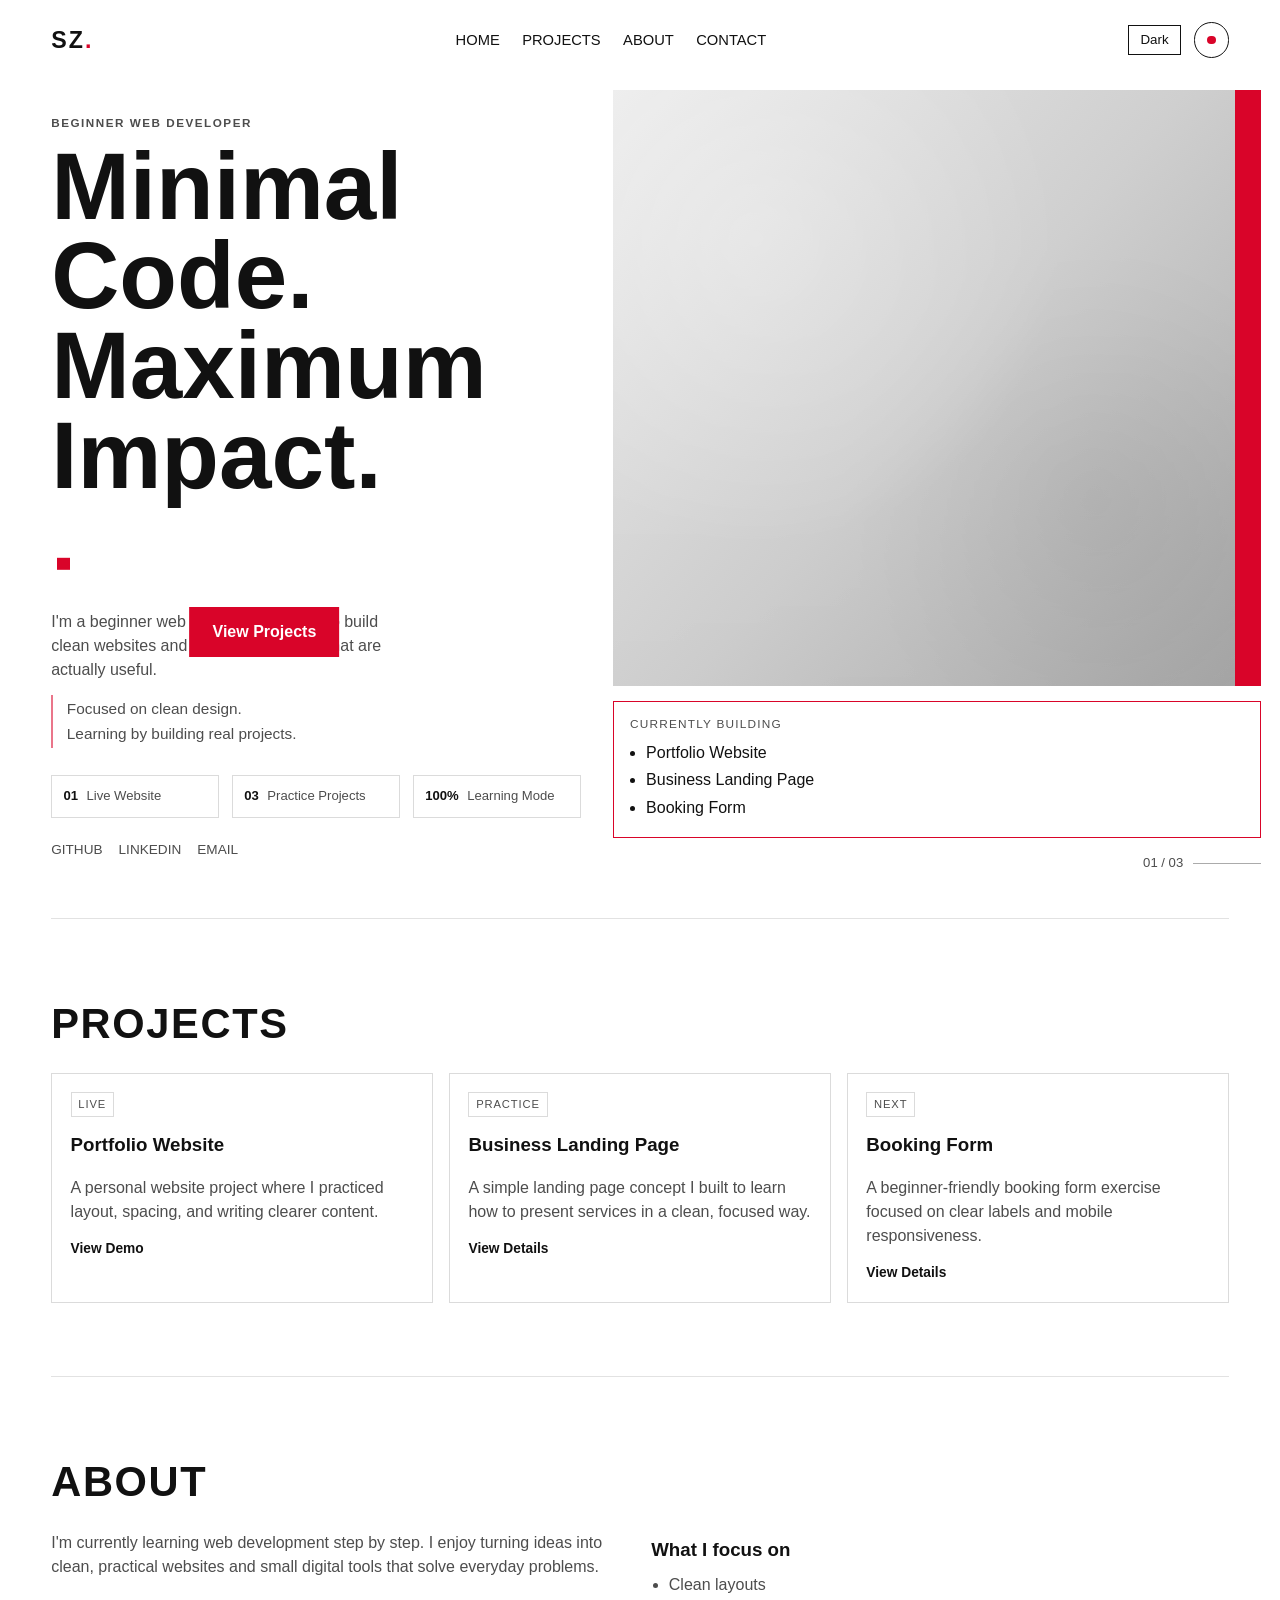
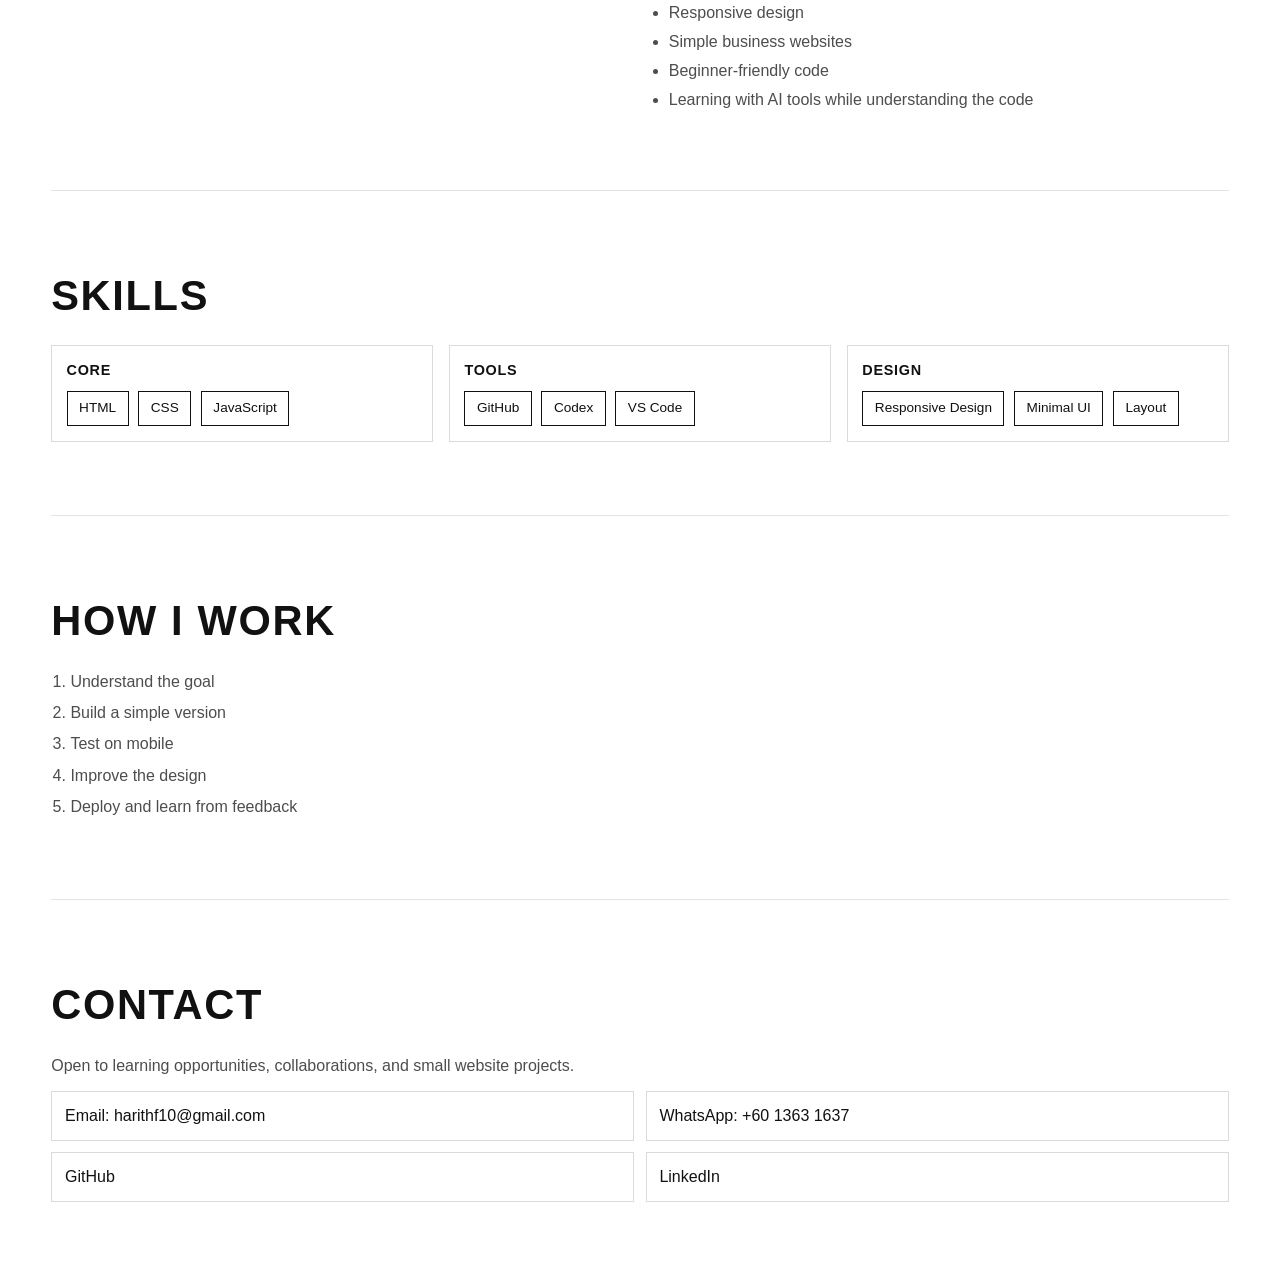
==== commit a9d352b0: "Update logo text to SZ" ====
--- a/index.html
+++ b/index.html
@@ -3,21 +3,14 @@
   <head>
     <meta charset="UTF-8" />
     <meta name="viewport" content="width=device-width, initial-scale=1.0" />
-    <title>SKA. | Minimal Portfolio</title>
+    <title>MHF. | Minimal Portfolio</title>
     <link rel="stylesheet" href="style.css" />
   </head>
   <body>
-    <!-- Thin background lines for editorial look -->
-    <div class="grid-lines" aria-hidden="true">
-      <span></span><span></span><span></span><span></span><span></span>
-    </div>
-
-    <!-- Main page wrapper keeps content centered -->
     <div class="page-wrapper">
-      <!-- Navigation -->
       <header class="site-header" id="home">
         <nav class="navbar">
-          <a class="logo" href="#home">SKA<span class="logo-dot">.</span></a>
+          <a class="logo" href="#home">SZ<span class="logo-dot">.</span></a>
 
           <ul class="nav-links">
             <li><a href="#home">Home</a></li>
@@ -27,105 +20,167 @@
           </ul>
 
           <div class="nav-actions">
-            <!-- Theme toggle button (light/dark mode) -->
-            <button id="themeToggle" class="theme-toggle" aria-label="Toggle dark mode">
-              Dark
-            </button>
-
-            <!-- Simple circular menu icon -->
-            <button class="menu-icon" aria-label="Menu">
-              <span></span>
-            </button>
+            <button id="themeToggle" class="theme-toggle" aria-label="Toggle dark mode">Dark</button>
+            <button class="menu-icon" aria-label="Menu"><span></span></button>
           </div>
         </nav>
       </header>
 
-      <!-- Hero Section -->
-      <section class="hero section-spacing">
-        <h1>
-          Minimal Code.<br />
-          Maximum Impact
-          <span class="hero-accent" aria-hidden="true"></span>
-        </h1>
+      <!-- Hero: added eyebrow, support lines, stats, and feature panel -->
+      <section class="hero" aria-label="Editorial hero section">
+        <div class="hero-left">
+          <p class="eyebrow">BEGINNER WEB DEVELOPER</p>
 
-        <p>
-          I build clean websites and simple digital tools for small businesses.
-        </p>
+          <h1>
+            <span>Minimal Code.</span>
+            <span>Maximum Impact.</span>
+            <span class="hero-accent" aria-hidden="true"></span>
+          </h1>
 
-        <a href="#projects" class="cta-button">View Projects</a>
-      </section>
+          <p class="hero-subtitle">
+            I'm a beginner web developer learning to build clean websites and simple digital tools that are actually
+            useful.
+          </p>
 
-      <!-- Projects Section -->
-      <section class="projects section-spacing" id="projects">
-        <h2>Projects</h2>
+          <div class="hero-support-lines">
+            <p>Focused on clean design.</p>
+            <p>Learning by building real projects.</p>
+          </div>
 
-        <div class="project-grid">
-          <article class="project-card">
-            <h3>Portfolio Website</h3>
-            <p>
-              A modern personal site focused on clear typography, simple sections,
-              and strong visual identity.
-            </p>
-          </article>
+          <a href="#projects" class="cta-button">View Projects</a>
 
-          <article class="project-card">
-            <h3>Business Landing Page</h3>
-            <p>
-              A conversion-focused page for small businesses to present services,
-              testimonials, and contact information.
-            </p>
-          </article>
+          <div class="hero-stats" aria-label="Portfolio stats">
+            <p><strong>01</strong> Live Website</p>
+            <p><strong>03</strong> Practice Projects</p>
+            <p><strong>100%</strong> Learning Mode</p>
+          </div>
 
-          <article class="project-card">
-            <h3>Booking Form</h3>
-            <p>
-              A clean appointment request form with mobile-friendly layout and
-              straightforward user experience.
-            </p>
-          </article>
+          <div class="social-links" aria-label="Social links">
+            <a href="https://github.com/bachiraxcvii" target="_blank" rel="noopener noreferrer">GitHub</a>
+            <a href="https://www.linkedin.com/me?trk=p_mwlite_feed-secondary_nav" target="_blank" rel="noopener noreferrer">LinkedIn</a>
+            <a href="mailto:harithf10@gmail.com">Email</a>
+          </div>
+        </div>
+
+        <div class="hero-right" aria-hidden="true">
+          <div class="editorial-panel">
+            <div class="panel-overlay"></div>
+            <div class="red-bar"></div>
+          </div>
+
+          <aside class="feature-box">
+            <p class="feature-label">Currently Building</p>
+            <ul>
+              <li>Portfolio Website</li>
+              <li>Business Landing Page</li>
+              <li>Booking Form</li>
+            </ul>
+          </aside>
+
+          <div class="slide-indicator"><span>01 / 03</span><i></i></div>
         </div>
       </section>
 
-      <!-- About Section -->
-      <section class="about section-spacing" id="about">
-        <h2>About</h2>
-        <p>
-          I am learning web development with a focus on clean design, practical
-          websites, and simple business solutions.
-        </p>
-      </section>
+      <main>
+        <section class="projects section-spacing" id="projects">
+          <h2>Projects</h2>
+          <div class="project-grid">
+            <article class="project-card">
+              <span class="project-status">Live</span>
+              <h3>Portfolio Website</h3>
+              <p>A personal website project where I practiced layout, spacing, and writing clearer content.</p>
+              <a href="#" class="card-link">View Demo</a>
+            </article>
 
-      <!-- Skills Section -->
-      <section class="skills section-spacing" id="skills">
-        <h2>Skills</h2>
-        <ul class="skills-list">
-          <li>HTML</li>
-          <li>CSS</li>
-          <li>JavaScript</li>
-          <li>GitHub</li>
-          <li>Responsive Design</li>
-        </ul>
-      </section>
+            <article class="project-card">
+              <span class="project-status">Practice</span>
+              <h3>Business Landing Page</h3>
+              <p>A simple landing page concept I built to learn how to present services in a clean, focused way.</p>
+              <a href="#" class="card-link">View Details</a>
+            </article>
 
-      <!-- Contact Section -->
-      <section class="contact section-spacing" id="contact">
-        <h2>Contact</h2>
-        <div class="contact-grid">
-          <p>Email: yourname@email.com</p>
-          <a href="https://wa.me/1234567890" target="_blank" rel="noreferrer"
-            >WhatsApp</a
-          >
-          <a href="https://github.com/yourusername" target="_blank" rel="noreferrer"
-            >GitHub</a
-          >
-          <a
-            href="https://www.linkedin.com/in/yourusername"
-            target="_blank"
-            rel="noreferrer"
-            >LinkedIn</a
-          >
-        </div>
-      </section>
+            <article class="project-card">
+              <span class="project-status">Next</span>
+              <h3>Booking Form</h3>
+              <p>A beginner-friendly booking form exercise focused on clear labels and mobile responsiveness.</p>
+              <a href="#" class="card-link">View Details</a>
+            </article>
+          </div>
+        </section>
+
+        <!-- About: expanded into two-column structure -->
+        <section class="about section-spacing" id="about">
+          <h2>About</h2>
+          <div class="about-grid">
+            <p>
+              I'm currently learning web development step by step. I enjoy turning ideas into clean, practical
+              websites and small digital tools that solve everyday problems.
+            </p>
+            <div>
+              <h3>What I focus on</h3>
+              <ul class="focus-list">
+                <li>Clean layouts</li>
+                <li>Responsive design</li>
+                <li>Simple business websites</li>
+                <li>Beginner-friendly code</li>
+                <li>Learning with AI tools while understanding the code</li>
+              </ul>
+            </div>
+          </div>
+        </section>
+
+        <section class="skills section-spacing" id="skills">
+          <h2>Skills</h2>
+          <div class="skills-groups">
+            <div class="skill-group">
+              <h3>Core</h3>
+              <ul class="skills-list">
+                <li>HTML</li>
+                <li>CSS</li>
+                <li>JavaScript</li>
+              </ul>
+            </div>
+            <div class="skill-group">
+              <h3>Tools</h3>
+              <ul class="skills-list">
+                <li>GitHub</li>
+                <li>Codex</li>
+                <li>VS Code</li>
+              </ul>
+            </div>
+            <div class="skill-group">
+              <h3>Design</h3>
+              <ul class="skills-list">
+                <li>Responsive Design</li>
+                <li>Minimal UI</li>
+                <li>Layout</li>
+              </ul>
+            </div>
+          </div>
+        </section>
+
+        <section class="how-i-work section-spacing" id="process">
+          <h2>How I Work</h2>
+          <ol>
+            <li>Understand the goal</li>
+            <li>Build a simple version</li>
+            <li>Test on mobile</li>
+            <li>Improve the design</li>
+            <li>Deploy and learn from feedback</li>
+          </ol>
+        </section>
+
+        <section class="contact section-spacing" id="contact">
+          <h2>Contact</h2>
+          <p class="contact-intro">Open to learning opportunities, collaborations, and small website projects.</p>
+          <div class="contact-grid">
+            <a href="mailto:harithf10@gmail.com">Email: harithf10@gmail.com</a>
+            <a href="https://wa.me/6013631637" target="_blank" rel="noopener noreferrer">WhatsApp: +60 1363 1637</a>
+            <a href="https://github.com/bachiraxcvii" target="_blank" rel="noopener noreferrer">GitHub</a>
+            <a href="https://www.linkedin.com/me?trk=p_mwlite_feed-secondary_nav" target="_blank" rel="noopener noreferrer">LinkedIn</a>
+          </div>
+        </section>
+      </main>
     </div>
 
     <script src="script.js"></script>
--- a/style.css
+++ b/style.css
@@ -1,108 +1,38 @@
-/*
-  Basic design system using CSS variables.
-  We can switch values for dark mode by changing these variables.
-*/
 :root {
   --bg: #ffffff;
   --text: #111111;
-  --muted: #4a4a4a;
+  --muted: #4d4d4d;
   --accent: #d90429;
-  --line: rgba(17, 17, 17, 0.045);
-  --card-border: rgba(0, 0, 0, 0.12);
-}
-
-/* Dark mode colors */
+  --panel-light: #ececec;
+  --panel-mid: #cfcfcf;
+  --panel-dark: #a8a8a8;
+  --border: rgba(0, 0, 0, 0.14);
+}
+
 body.dark-mode {
   --bg: #121212;
-  --text: #f5f5f5;
-  --muted: #c9c9c9;
-  --accent: #ff2e4d;
-  --line: rgba(255, 255, 255, 0.06);
-  --card-border: rgba(255, 255, 255, 0.2);
-}
-
-* {
-  box-sizing: border-box;
-}
+  --text: #f3f3f3;
+  --muted: #c8c8c8;
+  --panel-light: #595959;
+  --panel-mid: #444444;
+  --panel-dark: #2f2f2f;
+  --border: rgba(255, 255, 255, 0.2);
+}
+
+* { box-sizing: border-box; }
 
 body {
   margin: 0;
   font-family: Arial, Helvetica, sans-serif;
-  background-color: var(--bg);
+  background: var(--bg);
   color: var(--text);
   line-height: 1.5;
-  transition: background-color 0.25s ease, color 0.25s ease;
-}
-
-/*
-  Structured editorial grid:
-  - grid layer is centered and matches the main content width
-  - guide lines are subtle and evenly spaced
-*/
-.grid-lines {
-  position: fixed;
-  inset: 0;
-  width: min(1100px, 92%);
+  transition: background-color .25s ease, color .25s ease;
+}
+
+.page-wrapper {
+  width: min(1200px, 92%);
   margin: 0 auto;
-  pointer-events: none;
-  display: grid;
-  grid-template-columns: repeat(12, minmax(0, 1fr));
-  z-index: -1;
-  opacity: 0.7;
-}
-
-.grid-lines span {
-  display: none;
-}
-
-/* Draw only key editorial column guides so they stay minimal */
-.grid-lines::before,
-.grid-lines::after {
-  content: "";
-  position: absolute;
-  inset: 0;
-  background-repeat: no-repeat;
-  pointer-events: none;
-}
-
-.grid-lines::before {
-  background-image: linear-gradient(to right, var(--line), var(--line));
-  background-size: 1px 100%;
-  background-position: left top;
-}
-
-.grid-lines::after {
-  background-image:
-    linear-gradient(to right, var(--line), var(--line)),
-    linear-gradient(to right, var(--line), var(--line)),
-    linear-gradient(to right, var(--line), var(--line)),
-    linear-gradient(to right, var(--line), var(--line)),
-    linear-gradient(to right, var(--line), var(--line)),
-    linear-gradient(to right, var(--line), var(--line));
-  background-size:
-    1px 100%,
-    1px 100%,
-    1px 100%,
-    1px 100%,
-    1px 100%,
-    1px 100%;
-  background-position:
-    16.666% 0,
-    33.333% 0,
-    50% 0,
-    66.666% 0,
-    83.333% 0,
-    100% 0;
-}
-
-.page-wrapper {
-  width: min(1100px, 92%);
-  margin: 0 auto;
-}
-
-/* Balanced section rhythm */
-.section-spacing {
-  padding: clamp(3.75rem, 8vw, 6rem) 0;
 }
 
 .navbar {
@@ -110,192 +40,241 @@
   justify-content: space-between;
   align-items: center;
   gap: 1rem;
-  padding: 1.4rem 0;
-}
-
-.logo {
-  text-decoration: none;
-  color: var(--text);
-  font-size: 1.4rem;
-  font-weight: 800;
-  letter-spacing: 0.08em;
-}
-
-.logo-dot {
-  color: var(--accent);
-}
-
-.nav-links {
-  display: flex;
-  gap: 1.5rem;
-  list-style: none;
-  padding: 0;
+  padding: 1.4rem 0 1rem;
+}
+
+.logo { text-decoration: none; color: var(--text); font-size: 1.45rem; font-weight: 800; letter-spacing: .09em; }
+.logo-dot { color: var(--accent); }
+
+.nav-links { list-style: none; display: flex; gap: 1.4rem; padding: 0; margin: 0; }
+.nav-links a { text-decoration: none; color: var(--text); font-size: .92rem; text-transform: uppercase; }
+
+.nav-actions { display: flex; align-items: center; gap: .8rem; }
+.theme-toggle { border: 1px solid var(--text); background: transparent; color: var(--text); padding: .4rem .7rem; cursor: pointer; }
+.menu-icon { width: 2.2rem; height: 2.2rem; border: 1px solid var(--text); border-radius: 999px; background: transparent; display: grid; place-items: center; }
+.menu-icon span { width: .55rem; height: .55rem; border-radius: 50%; background: var(--accent); }
+
+/* Hero: denser content + structured right-side features */
+.hero {
+  min-height: calc(100vh - 92px);
+  display: grid;
+  grid-template-columns: 45% 55%;
+  gap: 2rem;
+  align-items: stretch;
+  padding: 1rem 0 1.8rem;
+}
+
+.hero-left {
+  position: relative;
+  padding: 1.5rem 0 .8rem;
+  display: flex;
+  flex-direction: column;
+}
+
+.eyebrow {
   margin: 0;
-}
-
-.nav-links a {
-  text-decoration: none;
-  color: var(--text);
-  font-size: 0.95rem;
-  text-transform: uppercase;
-}
-
-.nav-actions {
-  display: flex;
-  align-items: center;
-  gap: 0.8rem;
-}
-
-.theme-toggle {
-  border: 1px solid var(--text);
-  background: transparent;
-  color: var(--text);
-  padding: 0.35rem 0.75rem;
-  cursor: pointer;
-  font-size: 0.85rem;
-}
-
-.menu-icon {
-  width: 2.2rem;
-  height: 2.2rem;
-  border: 1px solid var(--text);
-  border-radius: 999px;
-  background: transparent;
-  display: grid;
-  place-items: center;
-}
-
-.menu-icon span {
-  width: 0.55rem;
-  height: 0.55rem;
-  border-radius: 50%;
-  background: var(--accent);
+  font-size: .73rem;
+  font-weight: 700;
+  letter-spacing: .13em;
+  color: var(--muted);
 }
 
 .hero h1 {
-  margin: 0;
-  font-size: clamp(2.3rem, 8vw, 6rem);
-  line-height: 0.95;
+  margin: .65rem 0 0;
+  font-size: clamp(2.3rem, 8vw, 5.9rem);
+  line-height: .95;
   font-weight: 900;
-  max-width: 12ch;
-}
-
-.hero-accent {
-  display: inline-block;
-  width: 0.8rem;
-  height: 0.8rem;
-  background: var(--accent);
-  margin-left: 0.4rem;
-  transform: translateY(-0.45rem);
-}
-
-.hero p {
-  margin-top: 1.4rem;
-  max-width: 42ch;
-  color: var(--muted);
-  font-size: 1.05rem;
+}
+
+.hero h1 span { display: block; }
+.hero-accent { display: inline-block !important; width: .78rem; height: .78rem; background: var(--accent); margin-left: .38rem; transform: translateY(-.45rem); }
+
+.hero-subtitle {
+  margin: 1.25rem 0 0;
+  max-width: 38ch;
+  color: var(--muted);
+}
+
+.hero-support-lines {
+  margin-top: .8rem;
+  padding-left: .85rem;
+  border-left: 2px solid color-mix(in srgb, var(--accent) 55%, transparent);
+}
+
+.hero-support-lines p {
+  margin: .15rem 0;
+  color: var(--muted);
+  font-size: .96rem;
 }
 
 .cta-button {
-  display: inline-block;
-  margin-top: 1.5rem;
+  position: absolute;
+  top: 66%;
+  transform: translateX(92%);
   background: var(--accent);
   color: #fff;
   text-decoration: none;
   font-weight: 700;
-  padding: 0.8rem 1.4rem;
-}
-
-h2 {
-  font-size: clamp(1.7rem, 5vw, 3.2rem);
-  margin: 0 0 1.4rem;
+  padding: .82rem 1.45rem;
+  z-index: 2;
+}
+
+.hero-stats {
+  margin-top: 1.7rem;
+  display: grid;
+  grid-template-columns: repeat(3, 1fr);
+  gap: .8rem;
+}
+
+.hero-stats p {
+  margin: 0;
+  border: 1px solid var(--border);
+  padding: .65rem .7rem;
+  font-size: .82rem;
+  color: var(--muted);
+}
+
+.hero-stats strong { color: var(--text); margin-right: .3rem; }
+
+.social-links {
+  margin-top: 1.4rem;
+  display: flex;
+  flex-wrap: wrap;
+  gap: 1rem;
+}
+
+.social-links a { color: var(--muted); text-decoration: none; font-size: .85rem; text-transform: uppercase; }
+
+.hero-right {
+  display: grid;
+  grid-template-rows: minmax(360px, 1fr) auto auto;
+  gap: .95rem;
+}
+
+.editorial-panel {
+  position: relative;
+  min-height: 360px;
+  background: linear-gradient(130deg, var(--panel-light), var(--panel-mid) 50%, var(--panel-dark));
+  overflow: hidden;
+}
+
+.panel-overlay {
+  position: absolute;
+  inset: 0;
+  background: radial-gradient(circle at 22% 25%, rgba(255, 255, 255, .55), transparent 45%),
+              radial-gradient(circle at 74% 68%, rgba(0, 0, 0, .22), transparent 40%),
+              linear-gradient(to top, rgba(0, 0, 0, .08), transparent 60%);
+  mix-blend-mode: soft-light;
+}
+
+.red-bar { position: absolute; top: 0; right: 0; width: clamp(16px, 2vw, 26px); height: 100%; background: var(--accent); }
+
+.feature-box {
+  border: 1px solid var(--accent);
+  padding: .9rem 1rem;
+}
+
+.feature-label {
+  margin: 0 0 .45rem;
+  font-size: .74rem;
+  letter-spacing: .1em;
   text-transform: uppercase;
-  letter-spacing: 0.04em;
-}
-
-.project-grid {
-  display: grid;
-  grid-template-columns: repeat(3, minmax(0, 1fr));
-  gap: 1rem;
-}
+  color: var(--muted);
+}
+
+.feature-box ul { margin: 0; padding-left: 1rem; }
+.feature-box li { margin: .2rem 0; }
+
+.slide-indicator { margin-left: auto; display: flex; align-items: center; gap: .6rem; color: var(--muted); font-size: .82rem; }
+.slide-indicator i { width: 68px; height: 1px; background: color-mix(in srgb, var(--text) 35%, transparent); }
+
+main { padding-top: 1rem; }
+
+.section-spacing {
+  padding: clamp(2.6rem, 6vw, 4.6rem) 0;
+  border-top: 1px solid color-mix(in srgb, var(--text) 12%, transparent);
+}
+
+h2 { margin: 0 0 1.1rem; font-size: clamp(1.6rem, 4vw, 2.6rem); text-transform: uppercase; letter-spacing: .04em; }
+h3 { margin: .3rem 0 .55rem; }
+
+.project-grid { display: grid; grid-template-columns: repeat(3, minmax(0, 1fr)); gap: 1rem; }
 
 .project-card {
-  border: 1px solid var(--card-border);
-  padding: 1.4rem;
-  background: transparent;
-  transition: transform 0.2s ease, border-color 0.2s ease, background-color 0.2s ease;
-}
-
-/* Red hover effect for project cards */
-.project-card:hover {
-  transform: translateY(-4px);
-  border-color: var(--accent);
-  background: color-mix(in srgb, var(--accent) 7%, transparent);
-}
-
-.project-card h3 {
-  margin-top: 0;
-}
-
-.project-card p,
-.about p {
-  color: var(--muted);
-}
-
-.skills-list {
-  display: flex;
-  flex-wrap: wrap;
-  gap: 0.8rem;
-  list-style: none;
-  padding: 0;
-  margin: 0;
-}
-
-.skills-list li {
-  padding: 0.5rem 0.9rem;
-  border: 1px solid var(--text);
+  border: 1px solid var(--border);
+  padding: 1.15rem;
+  display: flex;
+  flex-direction: column;
+  gap: .55rem;
+  transition: transform .2s ease, border-color .2s ease, box-shadow .2s ease;
+}
+
+.project-status {
+  width: fit-content;
+  font-size: .7rem;
+  text-transform: uppercase;
+  letter-spacing: .08em;
+  border: 1px solid var(--border);
+  padding: .2rem .42rem;
+  color: var(--muted);
+}
+
+.project-card p { margin: 0; color: var(--muted); }
+.project-card:hover { transform: translateY(-4px); border-color: var(--accent); box-shadow: 0 14px 28px rgba(0, 0, 0, .06); }
+
+.card-link {
+  margin-top: .35rem;
+  text-decoration: none;
+  color: var(--text);
+  font-size: .86rem;
   font-weight: 700;
 }
 
-.contact-grid {
-  display: grid;
-  gap: 0.8rem;
-}
-
+.about-grid { display: grid; grid-template-columns: 1fr 1fr; gap: 1.4rem; align-items: start; }
+.about-grid p { margin: 0; color: var(--muted); }
+.focus-list { margin: .3rem 0 0; padding-left: 1.1rem; color: var(--muted); }
+.focus-list li { margin: .3rem 0; }
+
+.skills-groups { display: grid; grid-template-columns: repeat(3, minmax(0, 1fr)); gap: 1rem; }
+.skill-group { border: 1px solid var(--border); padding: .9rem; }
+.skill-group h3 { margin-top: 0; text-transform: uppercase; font-size: .9rem; letter-spacing: .05em; }
+.skills-list { list-style: none; display: flex; flex-wrap: wrap; gap: .6rem; padding: 0; margin: 0; }
+.skills-list li { border: 1px solid var(--text); padding: .42rem .72rem; font-size: .85rem; }
+
+.how-i-work ol { margin: 0; padding-left: 1.2rem; }
+.how-i-work li { margin: .45rem 0; color: var(--muted); }
+
+.contact-intro { margin: 0 0 .8rem; color: var(--muted); }
+.contact-grid { display: grid; grid-template-columns: repeat(2, minmax(0, 1fr)); gap: .7rem; }
 .contact-grid a {
+  text-decoration: none;
   color: var(--text);
-  text-underline-offset: 0.2rem;
-}
-
-/* Mobile responsive layout */
-@media (max-width: 850px) {
-  .grid-lines {
-    width: min(1100px, 94%);
-    opacity: 0.5;
-  }
-
-  .grid-lines::after {
-    background-image:
-      linear-gradient(to right, var(--line), var(--line)),
-      linear-gradient(to right, var(--line), var(--line)),
-      linear-gradient(to right, var(--line), var(--line));
-    background-size: 1px 100%, 1px 100%, 1px 100%;
-    background-position: 33.333% 0, 66.666% 0, 100% 0;
-  }
-
-  .navbar {
-    flex-wrap: wrap;
-  }
-
+  border: 1px solid var(--border);
+  padding: .75rem .8rem;
+  transition: border-color .2s ease, color .2s ease;
+}
+.contact-grid a:hover { border-color: var(--accent); color: var(--accent); }
+
+/* Mobile: tighter spacing and simple stacked flow */
+@media (max-width: 980px) {
+  .hero { grid-template-columns: 1fr; min-height: auto; gap: 1.2rem; padding-bottom: 1rem; }
+  .hero-left { padding-top: .8rem; }
+  .cta-button { position: static; transform: none; margin-top: 1rem; width: fit-content; }
+  .hero-stats { grid-template-columns: 1fr; margin-top: 1rem; }
+  .hero-right { grid-template-rows: minmax(280px, auto) auto auto; }
+  .about-grid, .skills-groups, .contact-grid, .project-grid { grid-template-columns: 1fr; }
+  .section-spacing { padding: 2.3rem 0; }
+}
+
+@media (max-width: 760px) {
+  .navbar { flex-wrap: wrap; }
   .nav-links {
     order: 3;
     width: 100%;
     justify-content: space-between;
-    padding-top: 0.5rem;
-    border-top: 1px solid var(--card-border);
+    border-top: 1px solid color-mix(in srgb, var(--text) 15%, transparent);
+    padding-top: .6rem;
   }
 
-  .project-grid {
-    grid-template-columns: 1fr;
-  }
-}
+  .hero h1 { font-size: clamp(2rem, 11vw, 3rem); }
+}
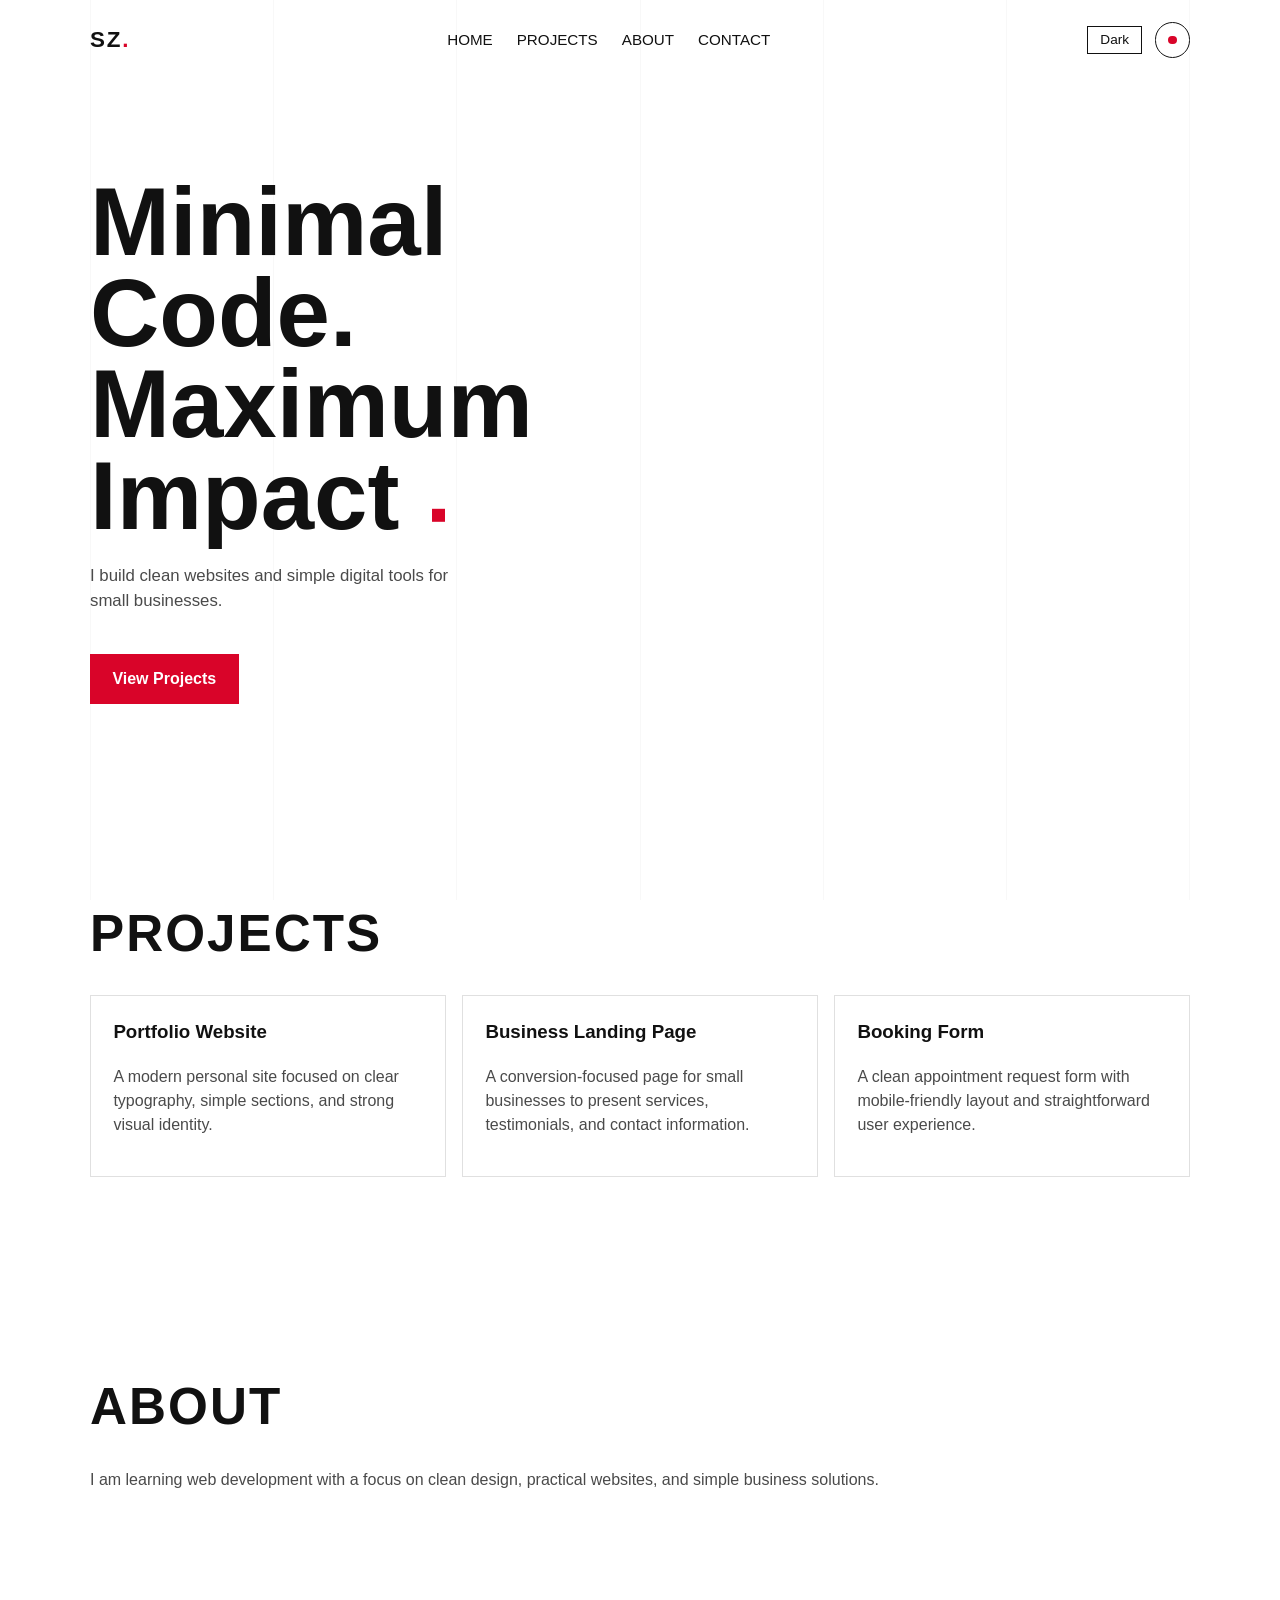
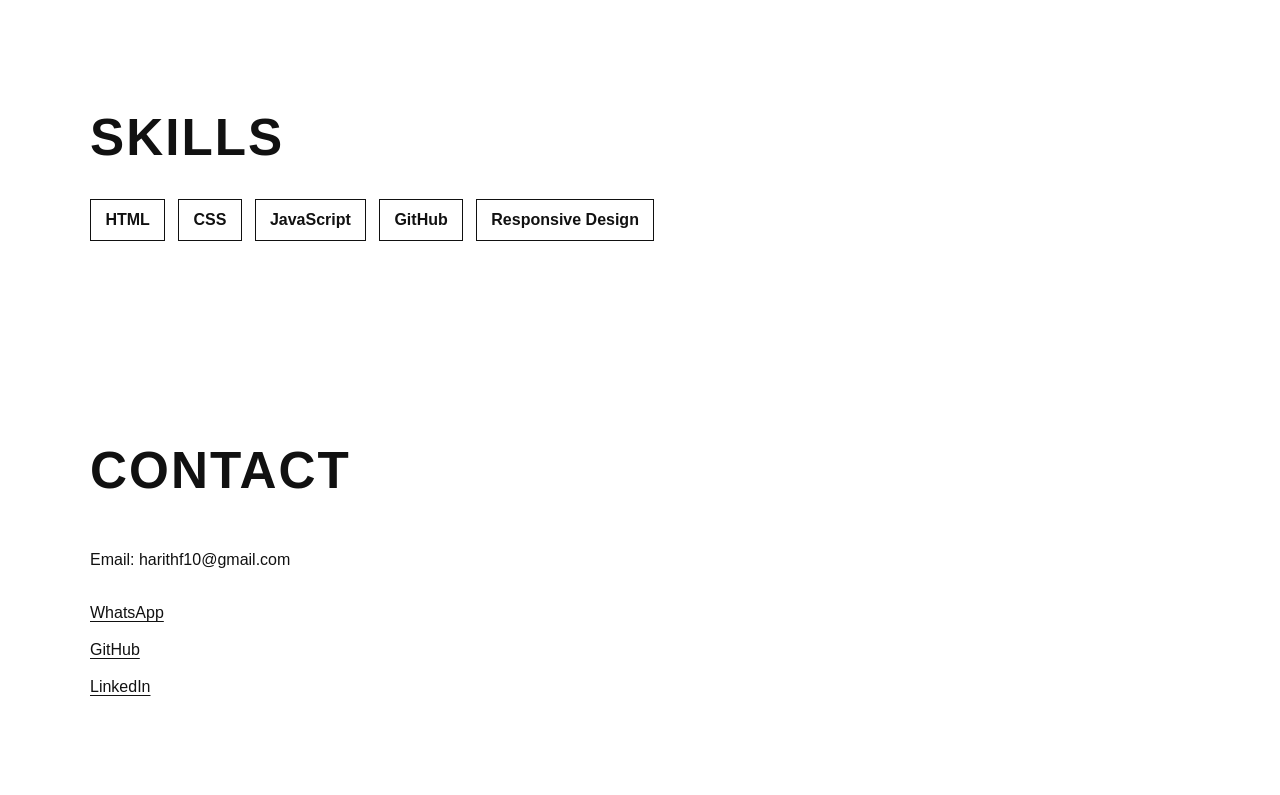
==== commit c596d33a: "Merge branch 'main' into codex/create-minimal-editorial-portfolio-website-hidl4a" ====
--- a/index.html
+++ b/index.html
@@ -3,11 +3,18 @@
   <head>
     <meta charset="UTF-8" />
     <meta name="viewport" content="width=device-width, initial-scale=1.0" />
-    <title>MHF. | Minimal Portfolio</title>
+    <title>SZ. | Minimal Portfolio</title>
     <link rel="stylesheet" href="style.css" />
   </head>
   <body>
+    <!-- Thin background lines for editorial look -->
+    <div class="grid-lines" aria-hidden="true">
+      <span></span><span></span><span></span><span></span><span></span>
+    </div>
+
+    <!-- Main page wrapper keeps content centered -->
     <div class="page-wrapper">
+      <!-- Navigation -->
       <header class="site-header" id="home">
         <nav class="navbar">
           <a class="logo" href="#home">SZ<span class="logo-dot">.</span></a>
@@ -20,167 +27,105 @@
           </ul>
 
           <div class="nav-actions">
-            <button id="themeToggle" class="theme-toggle" aria-label="Toggle dark mode">Dark</button>
-            <button class="menu-icon" aria-label="Menu"><span></span></button>
+            <!-- Theme toggle button (light/dark mode) -->
+            <button id="themeToggle" class="theme-toggle" aria-label="Toggle dark mode">
+              Dark
+            </button>
+
+            <!-- Simple circular menu icon -->
+            <button class="menu-icon" aria-label="Menu">
+              <span></span>
+            </button>
           </div>
         </nav>
       </header>
 
-      <!-- Hero: added eyebrow, support lines, stats, and feature panel -->
-      <section class="hero" aria-label="Editorial hero section">
-        <div class="hero-left">
-          <p class="eyebrow">BEGINNER WEB DEVELOPER</p>
+      <!-- Hero Section -->
+      <section class="hero section-spacing">
+        <h1>
+          Minimal Code.<br />
+          Maximum Impact
+          <span class="hero-accent" aria-hidden="true"></span>
+        </h1>
 
-          <h1>
-            <span>Minimal Code.</span>
-            <span>Maximum Impact.</span>
-            <span class="hero-accent" aria-hidden="true"></span>
-          </h1>
+        <p>
+          I build clean websites and simple digital tools for small businesses.
+        </p>
 
-          <p class="hero-subtitle">
-            I'm a beginner web developer learning to build clean websites and simple digital tools that are actually
-            useful.
-          </p>
+        <a href="#projects" class="cta-button">View Projects</a>
+      </section>
 
-          <div class="hero-support-lines">
-            <p>Focused on clean design.</p>
-            <p>Learning by building real projects.</p>
-          </div>
+      <!-- Projects Section -->
+      <section class="projects section-spacing" id="projects">
+        <h2>Projects</h2>
 
-          <a href="#projects" class="cta-button">View Projects</a>
+        <div class="project-grid">
+          <article class="project-card">
+            <h3>Portfolio Website</h3>
+            <p>
+              A modern personal site focused on clear typography, simple sections,
+              and strong visual identity.
+            </p>
+          </article>
 
-          <div class="hero-stats" aria-label="Portfolio stats">
-            <p><strong>01</strong> Live Website</p>
-            <p><strong>03</strong> Practice Projects</p>
-            <p><strong>100%</strong> Learning Mode</p>
-          </div>
+          <article class="project-card">
+            <h3>Business Landing Page</h3>
+            <p>
+              A conversion-focused page for small businesses to present services,
+              testimonials, and contact information.
+            </p>
+          </article>
 
-          <div class="social-links" aria-label="Social links">
-            <a href="https://github.com/bachiraxcvii" target="_blank" rel="noopener noreferrer">GitHub</a>
-            <a href="https://www.linkedin.com/me?trk=p_mwlite_feed-secondary_nav" target="_blank" rel="noopener noreferrer">LinkedIn</a>
-            <a href="mailto:harithf10@gmail.com">Email</a>
-          </div>
-        </div>
-
-        <div class="hero-right" aria-hidden="true">
-          <div class="editorial-panel">
-            <div class="panel-overlay"></div>
-            <div class="red-bar"></div>
-          </div>
-
-          <aside class="feature-box">
-            <p class="feature-label">Currently Building</p>
-            <ul>
-              <li>Portfolio Website</li>
-              <li>Business Landing Page</li>
-              <li>Booking Form</li>
-            </ul>
-          </aside>
-
-          <div class="slide-indicator"><span>01 / 03</span><i></i></div>
+          <article class="project-card">
+            <h3>Booking Form</h3>
+            <p>
+              A clean appointment request form with mobile-friendly layout and
+              straightforward user experience.
+            </p>
+          </article>
         </div>
       </section>
 
-      <main>
-        <section class="projects section-spacing" id="projects">
-          <h2>Projects</h2>
-          <div class="project-grid">
-            <article class="project-card">
-              <span class="project-status">Live</span>
-              <h3>Portfolio Website</h3>
-              <p>A personal website project where I practiced layout, spacing, and writing clearer content.</p>
-              <a href="#" class="card-link">View Demo</a>
-            </article>
+      <!-- About Section -->
+      <section class="about section-spacing" id="about">
+        <h2>About</h2>
+        <p>
+          I am learning web development with a focus on clean design, practical
+          websites, and simple business solutions.
+        </p>
+      </section>
 
-            <article class="project-card">
-              <span class="project-status">Practice</span>
-              <h3>Business Landing Page</h3>
-              <p>A simple landing page concept I built to learn how to present services in a clean, focused way.</p>
-              <a href="#" class="card-link">View Details</a>
-            </article>
+      <!-- Skills Section -->
+      <section class="skills section-spacing" id="skills">
+        <h2>Skills</h2>
+        <ul class="skills-list">
+          <li>HTML</li>
+          <li>CSS</li>
+          <li>JavaScript</li>
+          <li>GitHub</li>
+          <li>Responsive Design</li>
+        </ul>
+      </section>
 
-            <article class="project-card">
-              <span class="project-status">Next</span>
-              <h3>Booking Form</h3>
-              <p>A beginner-friendly booking form exercise focused on clear labels and mobile responsiveness.</p>
-              <a href="#" class="card-link">View Details</a>
-            </article>
-          </div>
-        </section>
-
-        <!-- About: expanded into two-column structure -->
-        <section class="about section-spacing" id="about">
-          <h2>About</h2>
-          <div class="about-grid">
-            <p>
-              I'm currently learning web development step by step. I enjoy turning ideas into clean, practical
-              websites and small digital tools that solve everyday problems.
-            </p>
-            <div>
-              <h3>What I focus on</h3>
-              <ul class="focus-list">
-                <li>Clean layouts</li>
-                <li>Responsive design</li>
-                <li>Simple business websites</li>
-                <li>Beginner-friendly code</li>
-                <li>Learning with AI tools while understanding the code</li>
-              </ul>
-            </div>
-          </div>
-        </section>
-
-        <section class="skills section-spacing" id="skills">
-          <h2>Skills</h2>
-          <div class="skills-groups">
-            <div class="skill-group">
-              <h3>Core</h3>
-              <ul class="skills-list">
-                <li>HTML</li>
-                <li>CSS</li>
-                <li>JavaScript</li>
-              </ul>
-            </div>
-            <div class="skill-group">
-              <h3>Tools</h3>
-              <ul class="skills-list">
-                <li>GitHub</li>
-                <li>Codex</li>
-                <li>VS Code</li>
-              </ul>
-            </div>
-            <div class="skill-group">
-              <h3>Design</h3>
-              <ul class="skills-list">
-                <li>Responsive Design</li>
-                <li>Minimal UI</li>
-                <li>Layout</li>
-              </ul>
-            </div>
-          </div>
-        </section>
-
-        <section class="how-i-work section-spacing" id="process">
-          <h2>How I Work</h2>
-          <ol>
-            <li>Understand the goal</li>
-            <li>Build a simple version</li>
-            <li>Test on mobile</li>
-            <li>Improve the design</li>
-            <li>Deploy and learn from feedback</li>
-          </ol>
-        </section>
-
-        <section class="contact section-spacing" id="contact">
-          <h2>Contact</h2>
-          <p class="contact-intro">Open to learning opportunities, collaborations, and small website projects.</p>
-          <div class="contact-grid">
-            <a href="mailto:harithf10@gmail.com">Email: harithf10@gmail.com</a>
-            <a href="https://wa.me/6013631637" target="_blank" rel="noopener noreferrer">WhatsApp: +60 1363 1637</a>
-            <a href="https://github.com/bachiraxcvii" target="_blank" rel="noopener noreferrer">GitHub</a>
-            <a href="https://www.linkedin.com/me?trk=p_mwlite_feed-secondary_nav" target="_blank" rel="noopener noreferrer">LinkedIn</a>
-          </div>
-        </section>
-      </main>
+      <!-- Contact Section -->
+      <section class="contact section-spacing" id="contact">
+        <h2>Contact</h2>
+        <div class="contact-grid">
+          <p>Email: harithf10@gmail.com</p>
+          <a href="https://wa.me/+60133631637" target="_blank" rel="noreferrer"
+            >WhatsApp</a
+          >
+          <a href="https://github.com/bachiraxcvii" target="_blank" rel="noreferrer"
+            >GitHub</a
+          >
+          <a
+            href="https://www.linkedin.com/in/hsrithfikri"
+            target="_blank"
+            rel="noreferrer"
+            >LinkedIn</a
+          >
+        </div>
+      </section>
     </div>
 
     <script src="script.js"></script>
--- a/style.css
+++ b/style.css
@@ -1,38 +1,108 @@
+/*
+  Basic design system using CSS variables.
+  We can switch values for dark mode by changing these variables.
+*/
 :root {
   --bg: #ffffff;
   --text: #111111;
-  --muted: #4d4d4d;
+  --muted: #4a4a4a;
   --accent: #d90429;
-  --panel-light: #ececec;
-  --panel-mid: #cfcfcf;
-  --panel-dark: #a8a8a8;
-  --border: rgba(0, 0, 0, 0.14);
-}
-
+  --line: rgba(17, 17, 17, 0.045);
+  --card-border: rgba(0, 0, 0, 0.12);
+}
+
+/* Dark mode colors */
 body.dark-mode {
   --bg: #121212;
-  --text: #f3f3f3;
-  --muted: #c8c8c8;
-  --panel-light: #595959;
-  --panel-mid: #444444;
-  --panel-dark: #2f2f2f;
-  --border: rgba(255, 255, 255, 0.2);
-}
-
-* { box-sizing: border-box; }
+  --text: #f5f5f5;
+  --muted: #c9c9c9;
+  --accent: #ff2e4d;
+  --line: rgba(255, 255, 255, 0.06);
+  --card-border: rgba(255, 255, 255, 0.2);
+}
+
+* {
+  box-sizing: border-box;
+}
 
 body {
   margin: 0;
   font-family: Arial, Helvetica, sans-serif;
-  background: var(--bg);
+  background-color: var(--bg);
   color: var(--text);
   line-height: 1.5;
-  transition: background-color .25s ease, color .25s ease;
+  transition: background-color 0.25s ease, color 0.25s ease;
+}
+
+/*
+  Structured editorial grid:
+  - grid layer is centered and matches the main content width
+  - guide lines are subtle and evenly spaced
+*/
+.grid-lines {
+  position: fixed;
+  inset: 0;
+  width: min(1100px, 92%);
+  margin: 0 auto;
+  pointer-events: none;
+  display: grid;
+  grid-template-columns: repeat(12, minmax(0, 1fr));
+  z-index: -1;
+  opacity: 0.7;
+}
+
+.grid-lines span {
+  display: none;
+}
+
+/* Draw only key editorial column guides so they stay minimal */
+.grid-lines::before,
+.grid-lines::after {
+  content: "";
+  position: absolute;
+  inset: 0;
+  background-repeat: no-repeat;
+  pointer-events: none;
+}
+
+.grid-lines::before {
+  background-image: linear-gradient(to right, var(--line), var(--line));
+  background-size: 1px 100%;
+  background-position: left top;
+}
+
+.grid-lines::after {
+  background-image:
+    linear-gradient(to right, var(--line), var(--line)),
+    linear-gradient(to right, var(--line), var(--line)),
+    linear-gradient(to right, var(--line), var(--line)),
+    linear-gradient(to right, var(--line), var(--line)),
+    linear-gradient(to right, var(--line), var(--line)),
+    linear-gradient(to right, var(--line), var(--line));
+  background-size:
+    1px 100%,
+    1px 100%,
+    1px 100%,
+    1px 100%,
+    1px 100%,
+    1px 100%;
+  background-position:
+    16.666% 0,
+    33.333% 0,
+    50% 0,
+    66.666% 0,
+    83.333% 0,
+    100% 0;
 }
 
 .page-wrapper {
-  width: min(1200px, 92%);
+  width: min(1100px, 92%);
   margin: 0 auto;
+}
+
+/* Balanced section rhythm */
+.section-spacing {
+  padding: clamp(3.75rem, 8vw, 6rem) 0;
 }
 
 .navbar {
@@ -40,241 +110,192 @@
   justify-content: space-between;
   align-items: center;
   gap: 1rem;
-  padding: 1.4rem 0 1rem;
-}
-
-.logo { text-decoration: none; color: var(--text); font-size: 1.45rem; font-weight: 800; letter-spacing: .09em; }
-.logo-dot { color: var(--accent); }
-
-.nav-links { list-style: none; display: flex; gap: 1.4rem; padding: 0; margin: 0; }
-.nav-links a { text-decoration: none; color: var(--text); font-size: .92rem; text-transform: uppercase; }
-
-.nav-actions { display: flex; align-items: center; gap: .8rem; }
-.theme-toggle { border: 1px solid var(--text); background: transparent; color: var(--text); padding: .4rem .7rem; cursor: pointer; }
-.menu-icon { width: 2.2rem; height: 2.2rem; border: 1px solid var(--text); border-radius: 999px; background: transparent; display: grid; place-items: center; }
-.menu-icon span { width: .55rem; height: .55rem; border-radius: 50%; background: var(--accent); }
-
-/* Hero: denser content + structured right-side features */
-.hero {
-  min-height: calc(100vh - 92px);
+  padding: 1.4rem 0;
+}
+
+.logo {
+  text-decoration: none;
+  color: var(--text);
+  font-size: 1.4rem;
+  font-weight: 800;
+  letter-spacing: 0.08em;
+}
+
+.logo-dot {
+  color: var(--accent);
+}
+
+.nav-links {
+  display: flex;
+  gap: 1.5rem;
+  list-style: none;
+  padding: 0;
+  margin: 0;
+}
+
+.nav-links a {
+  text-decoration: none;
+  color: var(--text);
+  font-size: 0.95rem;
+  text-transform: uppercase;
+}
+
+.nav-actions {
+  display: flex;
+  align-items: center;
+  gap: 0.8rem;
+}
+
+.theme-toggle {
+  border: 1px solid var(--text);
+  background: transparent;
+  color: var(--text);
+  padding: 0.35rem 0.75rem;
+  cursor: pointer;
+  font-size: 0.85rem;
+}
+
+.menu-icon {
+  width: 2.2rem;
+  height: 2.2rem;
+  border: 1px solid var(--text);
+  border-radius: 999px;
+  background: transparent;
   display: grid;
-  grid-template-columns: 45% 55%;
-  gap: 2rem;
-  align-items: stretch;
-  padding: 1rem 0 1.8rem;
-}
-
-.hero-left {
-  position: relative;
-  padding: 1.5rem 0 .8rem;
-  display: flex;
-  flex-direction: column;
-}
-
-.eyebrow {
+  place-items: center;
+}
+
+.menu-icon span {
+  width: 0.55rem;
+  height: 0.55rem;
+  border-radius: 50%;
+  background: var(--accent);
+}
+
+.hero h1 {
   margin: 0;
-  font-size: .73rem;
-  font-weight: 700;
-  letter-spacing: .13em;
+  font-size: clamp(2.3rem, 8vw, 6rem);
+  line-height: 0.95;
+  font-weight: 900;
+  max-width: 12ch;
+}
+
+.hero-accent {
+  display: inline-block;
+  width: 0.8rem;
+  height: 0.8rem;
+  background: var(--accent);
+  margin-left: 0.4rem;
+  transform: translateY(-0.45rem);
+}
+
+.hero p {
+  margin-top: 1.4rem;
+  max-width: 42ch;
   color: var(--muted);
-}
-
-.hero h1 {
-  margin: .65rem 0 0;
-  font-size: clamp(2.3rem, 8vw, 5.9rem);
-  line-height: .95;
-  font-weight: 900;
-}
-
-.hero h1 span { display: block; }
-.hero-accent { display: inline-block !important; width: .78rem; height: .78rem; background: var(--accent); margin-left: .38rem; transform: translateY(-.45rem); }
-
-.hero-subtitle {
-  margin: 1.25rem 0 0;
-  max-width: 38ch;
-  color: var(--muted);
-}
-
-.hero-support-lines {
-  margin-top: .8rem;
-  padding-left: .85rem;
-  border-left: 2px solid color-mix(in srgb, var(--accent) 55%, transparent);
-}
-
-.hero-support-lines p {
-  margin: .15rem 0;
-  color: var(--muted);
-  font-size: .96rem;
+  font-size: 1.05rem;
 }
 
 .cta-button {
-  position: absolute;
-  top: 66%;
-  transform: translateX(92%);
+  display: inline-block;
+  margin-top: 1.5rem;
   background: var(--accent);
   color: #fff;
   text-decoration: none;
   font-weight: 700;
-  padding: .82rem 1.45rem;
-  z-index: 2;
-}
-
-.hero-stats {
-  margin-top: 1.7rem;
+  padding: 0.8rem 1.4rem;
+}
+
+h2 {
+  font-size: clamp(1.7rem, 5vw, 3.2rem);
+  margin: 0 0 1.4rem;
+  text-transform: uppercase;
+  letter-spacing: 0.04em;
+}
+
+.project-grid {
   display: grid;
-  grid-template-columns: repeat(3, 1fr);
-  gap: .8rem;
-}
-
-.hero-stats p {
-  margin: 0;
-  border: 1px solid var(--border);
-  padding: .65rem .7rem;
-  font-size: .82rem;
+  grid-template-columns: repeat(3, minmax(0, 1fr));
+  gap: 1rem;
+}
+
+.project-card {
+  border: 1px solid var(--card-border);
+  padding: 1.4rem;
+  background: transparent;
+  transition: transform 0.2s ease, border-color 0.2s ease, background-color 0.2s ease;
+}
+
+/* Red hover effect for project cards */
+.project-card:hover {
+  transform: translateY(-4px);
+  border-color: var(--accent);
+  background: color-mix(in srgb, var(--accent) 7%, transparent);
+}
+
+.project-card h3 {
+  margin-top: 0;
+}
+
+.project-card p,
+.about p {
   color: var(--muted);
 }
 
-.hero-stats strong { color: var(--text); margin-right: .3rem; }
-
-.social-links {
-  margin-top: 1.4rem;
+.skills-list {
   display: flex;
   flex-wrap: wrap;
-  gap: 1rem;
-}
-
-.social-links a { color: var(--muted); text-decoration: none; font-size: .85rem; text-transform: uppercase; }
-
-.hero-right {
+  gap: 0.8rem;
+  list-style: none;
+  padding: 0;
+  margin: 0;
+}
+
+.skills-list li {
+  padding: 0.5rem 0.9rem;
+  border: 1px solid var(--text);
+  font-weight: 700;
+}
+
+.contact-grid {
   display: grid;
-  grid-template-rows: minmax(360px, 1fr) auto auto;
-  gap: .95rem;
-}
-
-.editorial-panel {
-  position: relative;
-  min-height: 360px;
-  background: linear-gradient(130deg, var(--panel-light), var(--panel-mid) 50%, var(--panel-dark));
-  overflow: hidden;
-}
-
-.panel-overlay {
-  position: absolute;
-  inset: 0;
-  background: radial-gradient(circle at 22% 25%, rgba(255, 255, 255, .55), transparent 45%),
-              radial-gradient(circle at 74% 68%, rgba(0, 0, 0, .22), transparent 40%),
-              linear-gradient(to top, rgba(0, 0, 0, .08), transparent 60%);
-  mix-blend-mode: soft-light;
-}
-
-.red-bar { position: absolute; top: 0; right: 0; width: clamp(16px, 2vw, 26px); height: 100%; background: var(--accent); }
-
-.feature-box {
-  border: 1px solid var(--accent);
-  padding: .9rem 1rem;
-}
-
-.feature-label {
-  margin: 0 0 .45rem;
-  font-size: .74rem;
-  letter-spacing: .1em;
-  text-transform: uppercase;
-  color: var(--muted);
-}
-
-.feature-box ul { margin: 0; padding-left: 1rem; }
-.feature-box li { margin: .2rem 0; }
-
-.slide-indicator { margin-left: auto; display: flex; align-items: center; gap: .6rem; color: var(--muted); font-size: .82rem; }
-.slide-indicator i { width: 68px; height: 1px; background: color-mix(in srgb, var(--text) 35%, transparent); }
-
-main { padding-top: 1rem; }
-
-.section-spacing {
-  padding: clamp(2.6rem, 6vw, 4.6rem) 0;
-  border-top: 1px solid color-mix(in srgb, var(--text) 12%, transparent);
-}
-
-h2 { margin: 0 0 1.1rem; font-size: clamp(1.6rem, 4vw, 2.6rem); text-transform: uppercase; letter-spacing: .04em; }
-h3 { margin: .3rem 0 .55rem; }
-
-.project-grid { display: grid; grid-template-columns: repeat(3, minmax(0, 1fr)); gap: 1rem; }
-
-.project-card {
-  border: 1px solid var(--border);
-  padding: 1.15rem;
-  display: flex;
-  flex-direction: column;
-  gap: .55rem;
-  transition: transform .2s ease, border-color .2s ease, box-shadow .2s ease;
-}
-
-.project-status {
-  width: fit-content;
-  font-size: .7rem;
-  text-transform: uppercase;
-  letter-spacing: .08em;
-  border: 1px solid var(--border);
-  padding: .2rem .42rem;
-  color: var(--muted);
-}
-
-.project-card p { margin: 0; color: var(--muted); }
-.project-card:hover { transform: translateY(-4px); border-color: var(--accent); box-shadow: 0 14px 28px rgba(0, 0, 0, .06); }
-
-.card-link {
-  margin-top: .35rem;
-  text-decoration: none;
-  color: var(--text);
-  font-size: .86rem;
-  font-weight: 700;
-}
-
-.about-grid { display: grid; grid-template-columns: 1fr 1fr; gap: 1.4rem; align-items: start; }
-.about-grid p { margin: 0; color: var(--muted); }
-.focus-list { margin: .3rem 0 0; padding-left: 1.1rem; color: var(--muted); }
-.focus-list li { margin: .3rem 0; }
-
-.skills-groups { display: grid; grid-template-columns: repeat(3, minmax(0, 1fr)); gap: 1rem; }
-.skill-group { border: 1px solid var(--border); padding: .9rem; }
-.skill-group h3 { margin-top: 0; text-transform: uppercase; font-size: .9rem; letter-spacing: .05em; }
-.skills-list { list-style: none; display: flex; flex-wrap: wrap; gap: .6rem; padding: 0; margin: 0; }
-.skills-list li { border: 1px solid var(--text); padding: .42rem .72rem; font-size: .85rem; }
-
-.how-i-work ol { margin: 0; padding-left: 1.2rem; }
-.how-i-work li { margin: .45rem 0; color: var(--muted); }
-
-.contact-intro { margin: 0 0 .8rem; color: var(--muted); }
-.contact-grid { display: grid; grid-template-columns: repeat(2, minmax(0, 1fr)); gap: .7rem; }
+  gap: 0.8rem;
+}
+
 .contact-grid a {
-  text-decoration: none;
-  color: var(--text);
-  border: 1px solid var(--border);
-  padding: .75rem .8rem;
-  transition: border-color .2s ease, color .2s ease;
-}
-.contact-grid a:hover { border-color: var(--accent); color: var(--accent); }
-
-/* Mobile: tighter spacing and simple stacked flow */
-@media (max-width: 980px) {
-  .hero { grid-template-columns: 1fr; min-height: auto; gap: 1.2rem; padding-bottom: 1rem; }
-  .hero-left { padding-top: .8rem; }
-  .cta-button { position: static; transform: none; margin-top: 1rem; width: fit-content; }
-  .hero-stats { grid-template-columns: 1fr; margin-top: 1rem; }
-  .hero-right { grid-template-rows: minmax(280px, auto) auto auto; }
-  .about-grid, .skills-groups, .contact-grid, .project-grid { grid-template-columns: 1fr; }
-  .section-spacing { padding: 2.3rem 0; }
-}
-
-@media (max-width: 760px) {
-  .navbar { flex-wrap: wrap; }
+  color: var(--text);
+  text-underline-offset: 0.2rem;
+}
+
+/* Mobile responsive layout */
+@media (max-width: 850px) {
+  .grid-lines {
+    width: min(1100px, 94%);
+    opacity: 0.5;
+  }
+
+  .grid-lines::after {
+    background-image:
+      linear-gradient(to right, var(--line), var(--line)),
+      linear-gradient(to right, var(--line), var(--line)),
+      linear-gradient(to right, var(--line), var(--line));
+    background-size: 1px 100%, 1px 100%, 1px 100%;
+    background-position: 33.333% 0, 66.666% 0, 100% 0;
+  }
+
+  .navbar {
+    flex-wrap: wrap;
+  }
+
   .nav-links {
     order: 3;
     width: 100%;
     justify-content: space-between;
-    border-top: 1px solid color-mix(in srgb, var(--text) 15%, transparent);
-    padding-top: .6rem;
-  }
-
-  .hero h1 { font-size: clamp(2rem, 11vw, 3rem); }
-}
+    padding-top: 0.5rem;
+    border-top: 1px solid var(--card-border);
+  }
+
+  .project-grid {
+    grid-template-columns: 1fr;
+  }
+}
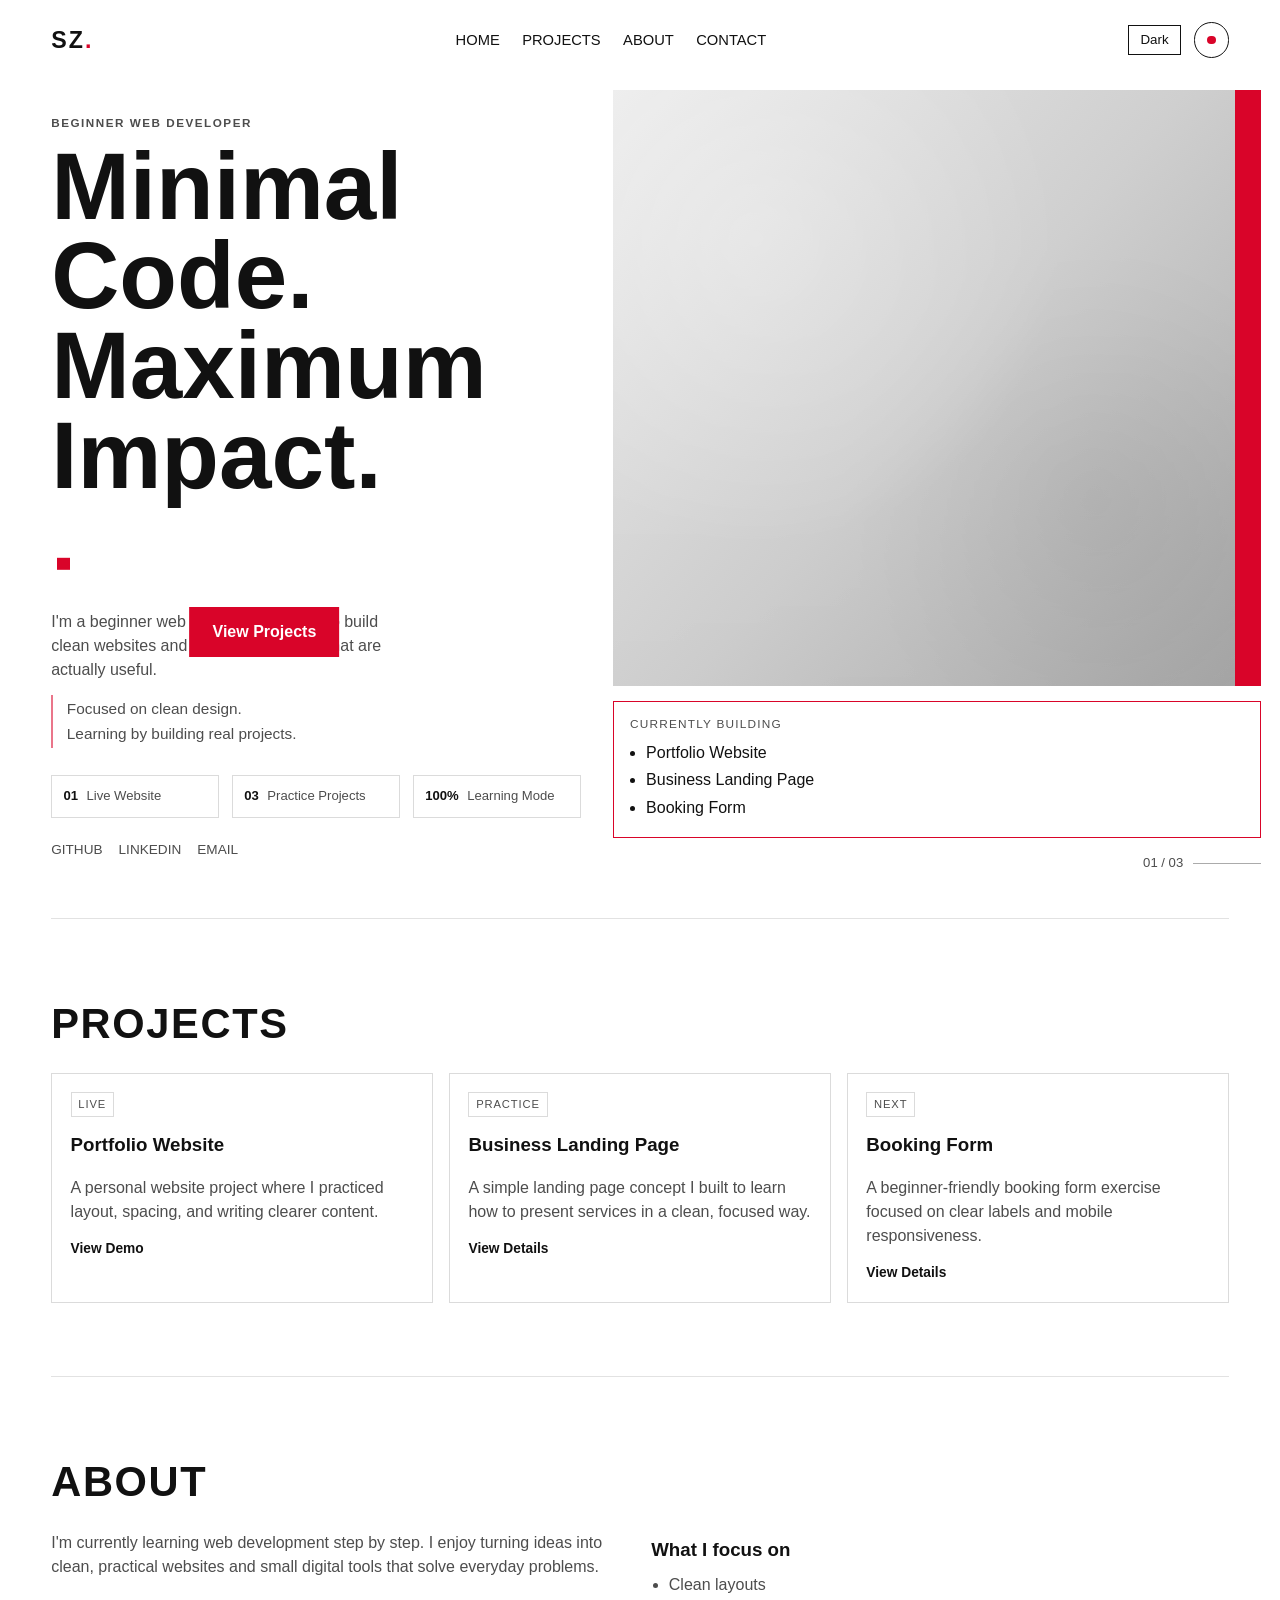
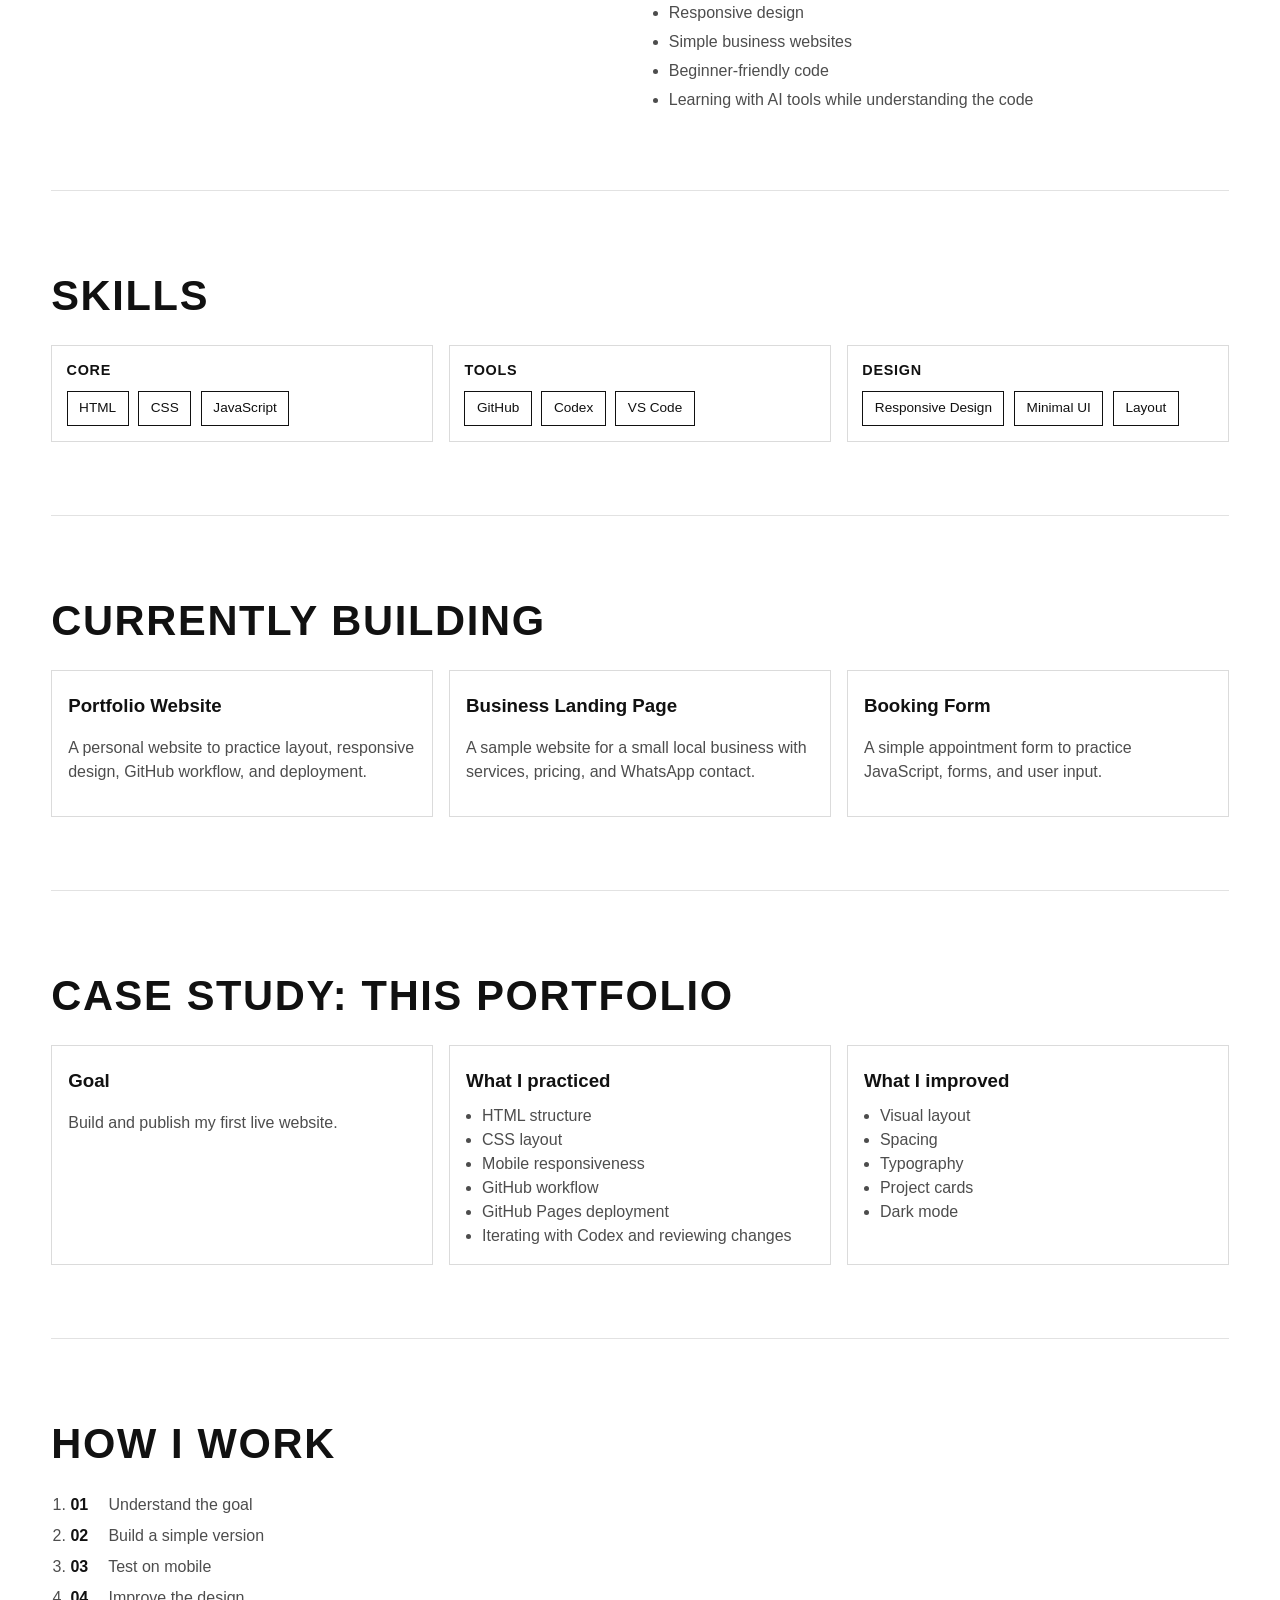
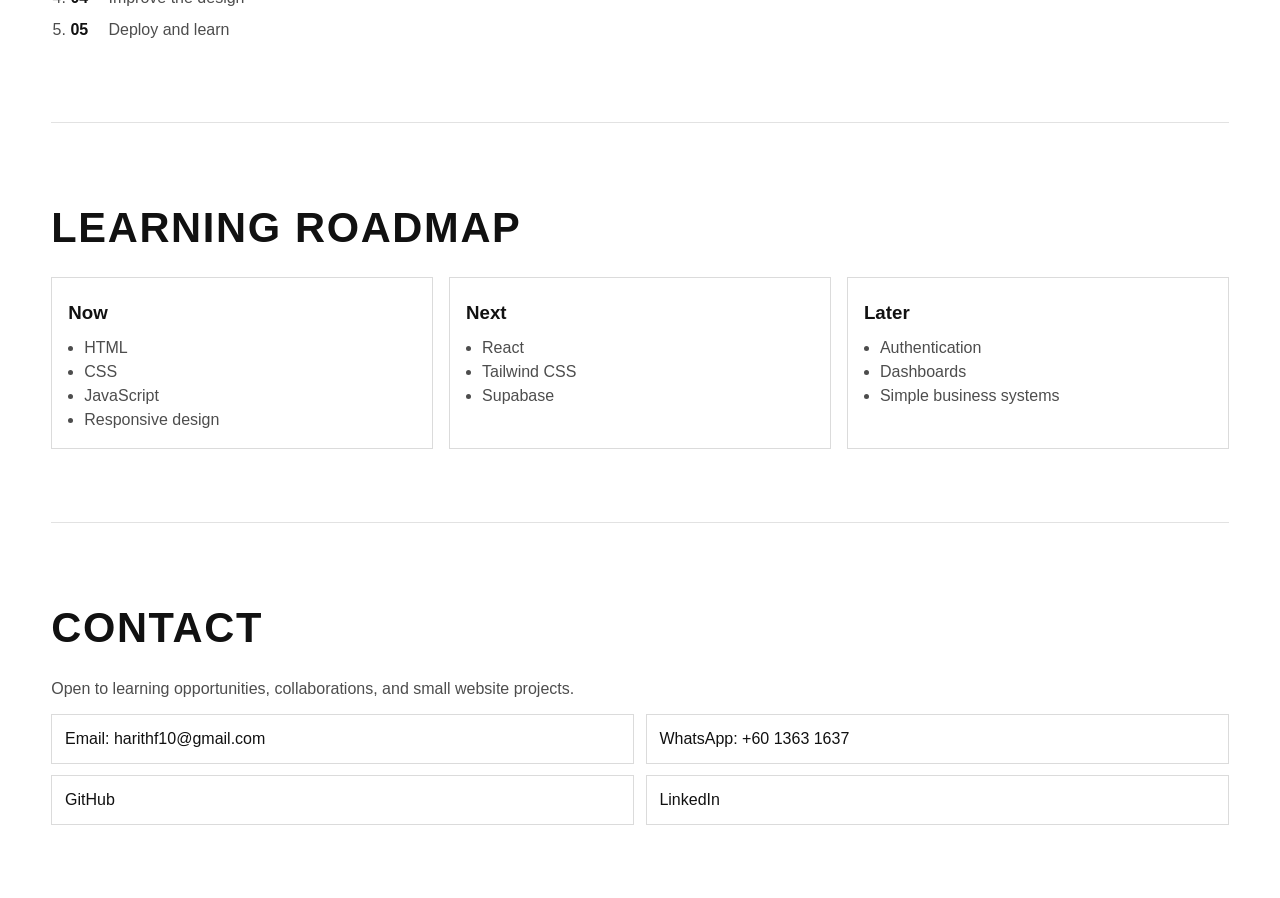
==== commit 3bb25438: "Update LinkedIn URL to /in/harithfikri" ====
--- a/index.html
+++ b/index.html
@@ -3,18 +3,11 @@
   <head>
     <meta charset="UTF-8" />
     <meta name="viewport" content="width=device-width, initial-scale=1.0" />
-    <title>SZ. | Minimal Portfolio</title>
+    <title>MHF. | Minimal Portfolio</title>
     <link rel="stylesheet" href="style.css" />
   </head>
   <body>
-    <!-- Thin background lines for editorial look -->
-    <div class="grid-lines" aria-hidden="true">
-      <span></span><span></span><span></span><span></span><span></span>
-    </div>
-
-    <!-- Main page wrapper keeps content centered -->
     <div class="page-wrapper">
-      <!-- Navigation -->
       <header class="site-header" id="home">
         <nav class="navbar">
           <a class="logo" href="#home">SZ<span class="logo-dot">.</span></a>
@@ -27,105 +20,248 @@
           </ul>
 
           <div class="nav-actions">
-            <!-- Theme toggle button (light/dark mode) -->
-            <button id="themeToggle" class="theme-toggle" aria-label="Toggle dark mode">
-              Dark
-            </button>
-
-            <!-- Simple circular menu icon -->
-            <button class="menu-icon" aria-label="Menu">
-              <span></span>
-            </button>
+            <button id="themeToggle" class="theme-toggle" aria-label="Toggle dark mode">Dark</button>
+            <button class="menu-icon" aria-label="Menu"><span></span></button>
           </div>
         </nav>
       </header>
 
-      <!-- Hero Section -->
-      <section class="hero section-spacing">
-        <h1>
-          Minimal Code.<br />
-          Maximum Impact
-          <span class="hero-accent" aria-hidden="true"></span>
-        </h1>
-
-        <p>
-          I build clean websites and simple digital tools for small businesses.
-        </p>
-
-        <a href="#projects" class="cta-button">View Projects</a>
-      </section>
-
-      <!-- Projects Section -->
-      <section class="projects section-spacing" id="projects">
-        <h2>Projects</h2>
-
-        <div class="project-grid">
-          <article class="project-card">
-            <h3>Portfolio Website</h3>
-            <p>
-              A modern personal site focused on clear typography, simple sections,
-              and strong visual identity.
-            </p>
-          </article>
-
-          <article class="project-card">
-            <h3>Business Landing Page</h3>
-            <p>
-              A conversion-focused page for small businesses to present services,
-              testimonials, and contact information.
-            </p>
-          </article>
-
-          <article class="project-card">
-            <h3>Booking Form</h3>
-            <p>
-              A clean appointment request form with mobile-friendly layout and
-              straightforward user experience.
-            </p>
-          </article>
+      <!-- Hero: added eyebrow, support lines, stats, and feature panel -->
+      <section class="hero" aria-label="Editorial hero section">
+        <div class="hero-left">
+          <p class="eyebrow">BEGINNER WEB DEVELOPER</p>
+
+          <h1>
+            <span>Minimal Code.</span>
+            <span>Maximum Impact.</span>
+            <span class="hero-accent" aria-hidden="true"></span>
+          </h1>
+
+          <p class="hero-subtitle">
+            I'm a beginner web developer learning to build clean websites and simple digital tools that are actually
+            useful.
+          </p>
+
+          <div class="hero-support-lines">
+            <p>Focused on clean design.</p>
+            <p>Learning by building real projects.</p>
+          </div>
+
+          <a href="#projects" class="cta-button">View Projects</a>
+
+          <div class="hero-stats" aria-label="Portfolio stats">
+            <p><strong>01</strong> Live Website</p>
+            <p><strong>03</strong> Practice Projects</p>
+            <p><strong>100%</strong> Learning Mode</p>
+          </div>
+
+          <div class="social-links" aria-label="Social links">
+            <a href="https://github.com/bachiraxcvii" target="_blank" rel="noopener noreferrer">GitHub</a>
+            <a href="https://www.linkedin.com/in/harithfikri" target="_blank" rel="noopener noreferrer">LinkedIn</a>
+            <a href="mailto:harithf10@gmail.com">Email</a>
+          </div>
+        </div>
+
+        <div class="hero-right" aria-hidden="true">
+          <div class="editorial-panel">
+            <div class="panel-overlay"></div>
+            <div class="red-bar"></div>
+          </div>
+
+          <aside class="feature-box">
+            <p class="feature-label">Currently Building</p>
+            <ul>
+              <li>Portfolio Website</li>
+              <li>Business Landing Page</li>
+              <li>Booking Form</li>
+            </ul>
+          </aside>
+
+          <div class="slide-indicator"><span>01 / 03</span><i></i></div>
         </div>
       </section>
 
-      <!-- About Section -->
-      <section class="about section-spacing" id="about">
-        <h2>About</h2>
-        <p>
-          I am learning web development with a focus on clean design, practical
-          websites, and simple business solutions.
-        </p>
-      </section>
-
-      <!-- Skills Section -->
-      <section class="skills section-spacing" id="skills">
-        <h2>Skills</h2>
-        <ul class="skills-list">
-          <li>HTML</li>
-          <li>CSS</li>
-          <li>JavaScript</li>
-          <li>GitHub</li>
-          <li>Responsive Design</li>
-        </ul>
-      </section>
-
-      <!-- Contact Section -->
-      <section class="contact section-spacing" id="contact">
-        <h2>Contact</h2>
-        <div class="contact-grid">
-          <p>Email: harithf10@gmail.com</p>
-          <a href="https://wa.me/+60133631637" target="_blank" rel="noreferrer"
-            >WhatsApp</a
-          >
-          <a href="https://github.com/bachiraxcvii" target="_blank" rel="noreferrer"
-            >GitHub</a
-          >
-          <a
-            href="https://www.linkedin.com/in/hsrithfikri"
-            target="_blank"
-            rel="noreferrer"
-            >LinkedIn</a
-          >
-        </div>
-      </section>
+      <main>
+        <section class="projects section-spacing" id="projects">
+          <h2>Projects</h2>
+          <div class="project-grid">
+            <article class="project-card">
+              <span class="project-status">Live</span>
+              <h3>Portfolio Website</h3>
+              <p>A personal website project where I practiced layout, spacing, and writing clearer content.</p>
+              <a href="#" class="card-link">View Demo</a>
+            </article>
+
+            <article class="project-card">
+              <span class="project-status">Practice</span>
+              <h3>Business Landing Page</h3>
+              <p>A simple landing page concept I built to learn how to present services in a clean, focused way.</p>
+              <a href="#" class="card-link">View Details</a>
+            </article>
+
+            <article class="project-card">
+              <span class="project-status">Next</span>
+              <h3>Booking Form</h3>
+              <p>A beginner-friendly booking form exercise focused on clear labels and mobile responsiveness.</p>
+              <a href="#" class="card-link">View Details</a>
+            </article>
+          </div>
+        </section>
+
+        <!-- About: expanded into two-column structure -->
+        <section class="about section-spacing" id="about">
+          <h2>About</h2>
+          <div class="about-grid">
+            <p>
+              I'm currently learning web development step by step. I enjoy turning ideas into clean, practical
+              websites and small digital tools that solve everyday problems.
+            </p>
+            <div>
+              <h3>What I focus on</h3>
+              <ul class="focus-list">
+                <li>Clean layouts</li>
+                <li>Responsive design</li>
+                <li>Simple business websites</li>
+                <li>Beginner-friendly code</li>
+                <li>Learning with AI tools while understanding the code</li>
+              </ul>
+            </div>
+          </div>
+        </section>
+
+        <section class="skills section-spacing" id="skills">
+          <h2>Skills</h2>
+          <div class="skills-groups">
+            <div class="skill-group">
+              <h3>Core</h3>
+              <ul class="skills-list">
+                <li>HTML</li>
+                <li>CSS</li>
+                <li>JavaScript</li>
+              </ul>
+            </div>
+            <div class="skill-group">
+              <h3>Tools</h3>
+              <ul class="skills-list">
+                <li>GitHub</li>
+                <li>Codex</li>
+                <li>VS Code</li>
+              </ul>
+            </div>
+            <div class="skill-group">
+              <h3>Design</h3>
+              <ul class="skills-list">
+                <li>Responsive Design</li>
+                <li>Minimal UI</li>
+                <li>Layout</li>
+              </ul>
+            </div>
+          </div>
+        </section>
+
+
+        <section class="currently-building section-spacing" id="building">
+          <h2>Currently Building</h2>
+          <div class="build-grid">
+            <article class="build-card">
+              <h3>Portfolio Website</h3>
+              <p>A personal website to practice layout, responsive design, GitHub workflow, and deployment.</p>
+            </article>
+            <article class="build-card">
+              <h3>Business Landing Page</h3>
+              <p>A sample website for a small local business with services, pricing, and WhatsApp contact.</p>
+            </article>
+            <article class="build-card">
+              <h3>Booking Form</h3>
+              <p>A simple appointment form to practice JavaScript, forms, and user input.</p>
+            </article>
+          </div>
+        </section>
+
+        <section class="case-study section-spacing" id="case-study">
+          <h2>Case Study: This Portfolio</h2>
+          <div class="case-grid">
+            <article>
+              <h3>Goal</h3>
+              <p>Build and publish my first live website.</p>
+            </article>
+            <article>
+              <h3>What I practiced</h3>
+              <ul>
+                <li>HTML structure</li>
+                <li>CSS layout</li>
+                <li>Mobile responsiveness</li>
+                <li>GitHub workflow</li>
+                <li>GitHub Pages deployment</li>
+                <li>Iterating with Codex and reviewing changes</li>
+              </ul>
+            </article>
+            <article>
+              <h3>What I improved</h3>
+              <ul>
+                <li>Visual layout</li>
+                <li>Spacing</li>
+                <li>Typography</li>
+                <li>Project cards</li>
+                <li>Dark mode</li>
+              </ul>
+            </article>
+          </div>
+        </section>
+        <section class="how-i-work section-spacing" id="process">
+          <h2>How I Work</h2>
+          <ol>
+            <li><strong>01</strong> Understand the goal</li>
+            <li><strong>02</strong> Build a simple version</li>
+            <li><strong>03</strong> Test on mobile</li>
+            <li><strong>04</strong> Improve the design</li>
+            <li><strong>05</strong> Deploy and learn</li>
+          </ol>
+        </section>
+
+
+        <section class="roadmap section-spacing" id="roadmap">
+          <h2>Learning Roadmap</h2>
+          <div class="roadmap-grid">
+            <article>
+              <h3>Now</h3>
+              <ul>
+                <li>HTML</li>
+                <li>CSS</li>
+                <li>JavaScript</li>
+                <li>Responsive design</li>
+              </ul>
+            </article>
+            <article>
+              <h3>Next</h3>
+              <ul>
+                <li>React</li>
+                <li>Tailwind CSS</li>
+                <li>Supabase</li>
+              </ul>
+            </article>
+            <article>
+              <h3>Later</h3>
+              <ul>
+                <li>Authentication</li>
+                <li>Dashboards</li>
+                <li>Simple business systems</li>
+              </ul>
+            </article>
+          </div>
+        </section>
+
+        <section class="contact section-spacing" id="contact">
+          <h2>Contact</h2>
+          <p class="contact-intro">Open to learning opportunities, collaborations, and small website projects.</p>
+          <div class="contact-grid">
+            <a href="mailto:harithf10@gmail.com">Email: harithf10@gmail.com</a>
+            <a href="https://wa.me/6013631637" target="_blank" rel="noopener noreferrer">WhatsApp: +60 1363 1637</a>
+            <a href="https://github.com/bachiraxcvii" target="_blank" rel="noopener noreferrer">GitHub</a>
+            <a href="https://www.linkedin.com/in/harithfikri" target="_blank" rel="noopener noreferrer">LinkedIn</a>
+          </div>
+        </section>
+      </main>
     </div>
 
     <script src="script.js"></script>
--- a/style.css
+++ b/style.css
@@ -1,108 +1,38 @@
-/*
-  Basic design system using CSS variables.
-  We can switch values for dark mode by changing these variables.
-*/
 :root {
   --bg: #ffffff;
   --text: #111111;
-  --muted: #4a4a4a;
+  --muted: #4d4d4d;
   --accent: #d90429;
-  --line: rgba(17, 17, 17, 0.045);
-  --card-border: rgba(0, 0, 0, 0.12);
-}
-
-/* Dark mode colors */
+  --panel-light: #ececec;
+  --panel-mid: #cfcfcf;
+  --panel-dark: #a8a8a8;
+  --border: rgba(0, 0, 0, 0.14);
+}
+
 body.dark-mode {
   --bg: #121212;
-  --text: #f5f5f5;
-  --muted: #c9c9c9;
-  --accent: #ff2e4d;
-  --line: rgba(255, 255, 255, 0.06);
-  --card-border: rgba(255, 255, 255, 0.2);
-}
-
-* {
-  box-sizing: border-box;
-}
+  --text: #f3f3f3;
+  --muted: #c8c8c8;
+  --panel-light: #595959;
+  --panel-mid: #444444;
+  --panel-dark: #2f2f2f;
+  --border: rgba(255, 255, 255, 0.2);
+}
+
+* { box-sizing: border-box; }
 
 body {
   margin: 0;
   font-family: Arial, Helvetica, sans-serif;
-  background-color: var(--bg);
+  background: var(--bg);
   color: var(--text);
   line-height: 1.5;
-  transition: background-color 0.25s ease, color 0.25s ease;
-}
-
-/*
-  Structured editorial grid:
-  - grid layer is centered and matches the main content width
-  - guide lines are subtle and evenly spaced
-*/
-.grid-lines {
-  position: fixed;
-  inset: 0;
-  width: min(1100px, 92%);
+  transition: background-color .25s ease, color .25s ease;
+}
+
+.page-wrapper {
+  width: min(1200px, 92%);
   margin: 0 auto;
-  pointer-events: none;
-  display: grid;
-  grid-template-columns: repeat(12, minmax(0, 1fr));
-  z-index: -1;
-  opacity: 0.7;
-}
-
-.grid-lines span {
-  display: none;
-}
-
-/* Draw only key editorial column guides so they stay minimal */
-.grid-lines::before,
-.grid-lines::after {
-  content: "";
-  position: absolute;
-  inset: 0;
-  background-repeat: no-repeat;
-  pointer-events: none;
-}
-
-.grid-lines::before {
-  background-image: linear-gradient(to right, var(--line), var(--line));
-  background-size: 1px 100%;
-  background-position: left top;
-}
-
-.grid-lines::after {
-  background-image:
-    linear-gradient(to right, var(--line), var(--line)),
-    linear-gradient(to right, var(--line), var(--line)),
-    linear-gradient(to right, var(--line), var(--line)),
-    linear-gradient(to right, var(--line), var(--line)),
-    linear-gradient(to right, var(--line), var(--line)),
-    linear-gradient(to right, var(--line), var(--line));
-  background-size:
-    1px 100%,
-    1px 100%,
-    1px 100%,
-    1px 100%,
-    1px 100%,
-    1px 100%;
-  background-position:
-    16.666% 0,
-    33.333% 0,
-    50% 0,
-    66.666% 0,
-    83.333% 0,
-    100% 0;
-}
-
-.page-wrapper {
-  width: min(1100px, 92%);
-  margin: 0 auto;
-}
-
-/* Balanced section rhythm */
-.section-spacing {
-  padding: clamp(3.75rem, 8vw, 6rem) 0;
 }
 
 .navbar {
@@ -110,192 +40,289 @@
   justify-content: space-between;
   align-items: center;
   gap: 1rem;
-  padding: 1.4rem 0;
-}
-
-.logo {
-  text-decoration: none;
-  color: var(--text);
-  font-size: 1.4rem;
-  font-weight: 800;
-  letter-spacing: 0.08em;
-}
-
-.logo-dot {
-  color: var(--accent);
-}
-
-.nav-links {
+  padding: 1.4rem 0 1rem;
+}
+
+.logo { text-decoration: none; color: var(--text); font-size: 1.45rem; font-weight: 800; letter-spacing: .09em; }
+.logo-dot { color: var(--accent); }
+
+.nav-links { list-style: none; display: flex; gap: 1.4rem; padding: 0; margin: 0; }
+.nav-links a { text-decoration: none; color: var(--text); font-size: .92rem; text-transform: uppercase; }
+
+.nav-actions { display: flex; align-items: center; gap: .8rem; }
+.theme-toggle { border: 1px solid var(--text); background: transparent; color: var(--text); padding: .4rem .7rem; cursor: pointer; }
+.menu-icon { width: 2.2rem; height: 2.2rem; border: 1px solid var(--text); border-radius: 999px; background: transparent; display: grid; place-items: center; }
+.menu-icon span { width: .55rem; height: .55rem; border-radius: 50%; background: var(--accent); }
+
+/* Hero: denser content + structured right-side features */
+.hero {
+  min-height: calc(100vh - 92px);
+  display: grid;
+  grid-template-columns: 45% 55%;
+  gap: 2rem;
+  align-items: stretch;
+  padding: 1rem 0 1.8rem;
+}
+
+.hero-left {
+  position: relative;
+  padding: 1.5rem 0 .8rem;
   display: flex;
-  gap: 1.5rem;
-  list-style: none;
-  padding: 0;
+  flex-direction: column;
+}
+
+.eyebrow {
   margin: 0;
-}
-
-.nav-links a {
-  text-decoration: none;
-  color: var(--text);
-  font-size: 0.95rem;
-  text-transform: uppercase;
-}
-
-.nav-actions {
-  display: flex;
-  align-items: center;
-  gap: 0.8rem;
-}
-
-.theme-toggle {
-  border: 1px solid var(--text);
-  background: transparent;
-  color: var(--text);
-  padding: 0.35rem 0.75rem;
-  cursor: pointer;
-  font-size: 0.85rem;
-}
-
-.menu-icon {
-  width: 2.2rem;
-  height: 2.2rem;
-  border: 1px solid var(--text);
-  border-radius: 999px;
-  background: transparent;
-  display: grid;
-  place-items: center;
-}
-
-.menu-icon span {
-  width: 0.55rem;
-  height: 0.55rem;
-  border-radius: 50%;
-  background: var(--accent);
+  font-size: .73rem;
+  font-weight: 700;
+  letter-spacing: .13em;
+  color: var(--muted);
 }
 
 .hero h1 {
-  margin: 0;
-  font-size: clamp(2.3rem, 8vw, 6rem);
-  line-height: 0.95;
+  margin: .65rem 0 0;
+  font-size: clamp(2.3rem, 8vw, 5.9rem);
+  line-height: .95;
   font-weight: 900;
-  max-width: 12ch;
-}
-
-.hero-accent {
-  display: inline-block;
-  width: 0.8rem;
-  height: 0.8rem;
-  background: var(--accent);
-  margin-left: 0.4rem;
-  transform: translateY(-0.45rem);
-}
-
-.hero p {
-  margin-top: 1.4rem;
-  max-width: 42ch;
-  color: var(--muted);
-  font-size: 1.05rem;
+}
+
+.hero h1 span { display: block; }
+.hero-accent { display: inline-block !important; width: .78rem; height: .78rem; background: var(--accent); margin-left: .38rem; transform: translateY(-.45rem); }
+
+.hero-subtitle {
+  margin: 1.25rem 0 0;
+  max-width: 38ch;
+  color: var(--muted);
+}
+
+.hero-support-lines {
+  margin-top: .8rem;
+  padding-left: .85rem;
+  border-left: 2px solid color-mix(in srgb, var(--accent) 55%, transparent);
+}
+
+.hero-support-lines p {
+  margin: .15rem 0;
+  color: var(--muted);
+  font-size: .96rem;
 }
 
 .cta-button {
-  display: inline-block;
-  margin-top: 1.5rem;
+  position: absolute;
+  top: 66%;
+  transform: translateX(92%);
   background: var(--accent);
   color: #fff;
   text-decoration: none;
   font-weight: 700;
-  padding: 0.8rem 1.4rem;
-}
-
-h2 {
-  font-size: clamp(1.7rem, 5vw, 3.2rem);
-  margin: 0 0 1.4rem;
-  text-transform: uppercase;
-  letter-spacing: 0.04em;
-}
-
-.project-grid {
-  display: grid;
-  grid-template-columns: repeat(3, minmax(0, 1fr));
-  gap: 1rem;
-}
-
-.project-card {
-  border: 1px solid var(--card-border);
-  padding: 1.4rem;
-  background: transparent;
-  transition: transform 0.2s ease, border-color 0.2s ease, background-color 0.2s ease;
-}
-
-/* Red hover effect for project cards */
-.project-card:hover {
-  transform: translateY(-4px);
-  border-color: var(--accent);
-  background: color-mix(in srgb, var(--accent) 7%, transparent);
-}
-
-.project-card h3 {
-  margin-top: 0;
-}
-
-.project-card p,
-.about p {
-  color: var(--muted);
-}
-
-.skills-list {
+  padding: .82rem 1.45rem;
+  z-index: 2;
+}
+
+.hero-stats {
+  margin-top: 1.7rem;
+  display: grid;
+  grid-template-columns: repeat(3, 1fr);
+  gap: .8rem;
+}
+
+.hero-stats p {
+  margin: 0;
+  border: 1px solid var(--border);
+  padding: .65rem .7rem;
+  font-size: .82rem;
+  color: var(--muted);
+}
+
+.hero-stats strong { color: var(--text); margin-right: .3rem; }
+
+.social-links {
+  margin-top: 1.4rem;
   display: flex;
   flex-wrap: wrap;
-  gap: 0.8rem;
-  list-style: none;
-  padding: 0;
-  margin: 0;
-}
-
-.skills-list li {
-  padding: 0.5rem 0.9rem;
-  border: 1px solid var(--text);
+  gap: 1rem;
+}
+
+.social-links a { color: var(--muted); text-decoration: none; font-size: .85rem; text-transform: uppercase; }
+
+.hero-right {
+  display: grid;
+  grid-template-rows: minmax(360px, 1fr) auto auto;
+  gap: .95rem;
+}
+
+.editorial-panel {
+  position: relative;
+  min-height: 360px;
+  background: linear-gradient(130deg, var(--panel-light), var(--panel-mid) 50%, var(--panel-dark));
+  overflow: hidden;
+}
+
+.panel-overlay {
+  position: absolute;
+  inset: 0;
+  background: radial-gradient(circle at 22% 25%, rgba(255, 255, 255, .55), transparent 45%),
+              radial-gradient(circle at 74% 68%, rgba(0, 0, 0, .22), transparent 40%),
+              linear-gradient(to top, rgba(0, 0, 0, .08), transparent 60%);
+  mix-blend-mode: soft-light;
+}
+
+.red-bar { position: absolute; top: 0; right: 0; width: clamp(16px, 2vw, 26px); height: 100%; background: var(--accent); }
+
+.feature-box {
+  border: 1px solid var(--accent);
+  padding: .9rem 1rem;
+}
+
+.feature-label {
+  margin: 0 0 .45rem;
+  font-size: .74rem;
+  letter-spacing: .1em;
+  text-transform: uppercase;
+  color: var(--muted);
+}
+
+.feature-box ul { margin: 0; padding-left: 1rem; }
+.feature-box li { margin: .2rem 0; }
+
+.slide-indicator { margin-left: auto; display: flex; align-items: center; gap: .6rem; color: var(--muted); font-size: .82rem; }
+.slide-indicator i { width: 68px; height: 1px; background: color-mix(in srgb, var(--text) 35%, transparent); }
+
+main { padding-top: 1rem; }
+
+.section-spacing {
+  padding: clamp(2.6rem, 6vw, 4.6rem) 0;
+  border-top: 1px solid color-mix(in srgb, var(--text) 12%, transparent);
+}
+
+h2 { margin: 0 0 1.1rem; font-size: clamp(1.6rem, 4vw, 2.6rem); text-transform: uppercase; letter-spacing: .04em; }
+h3 { margin: .3rem 0 .55rem; }
+
+.project-grid { display: grid; grid-template-columns: repeat(3, minmax(0, 1fr)); gap: 1rem; }
+
+.project-card {
+  border: 1px solid var(--border);
+  padding: 1.15rem;
+  display: flex;
+  flex-direction: column;
+  gap: .55rem;
+  transition: transform .2s ease, border-color .2s ease, box-shadow .2s ease;
+}
+
+.project-status {
+  width: fit-content;
+  font-size: .7rem;
+  text-transform: uppercase;
+  letter-spacing: .08em;
+  border: 1px solid var(--border);
+  padding: .2rem .42rem;
+  color: var(--muted);
+}
+
+.project-card p { margin: 0; color: var(--muted); }
+.project-card:hover { transform: translateY(-4px); border-color: var(--accent); box-shadow: 0 14px 28px rgba(0, 0, 0, .06); }
+
+.card-link {
+  margin-top: .35rem;
+  text-decoration: none;
+  color: var(--text);
+  font-size: .86rem;
   font-weight: 700;
 }
 
-.contact-grid {
-  display: grid;
-  gap: 0.8rem;
-}
-
+.about-grid { display: grid; grid-template-columns: 1fr 1fr; gap: 1.4rem; align-items: start; }
+.about-grid p { margin: 0; color: var(--muted); }
+.focus-list { margin: .3rem 0 0; padding-left: 1.1rem; color: var(--muted); }
+.focus-list li { margin: .3rem 0; }
+
+.skills-groups { display: grid; grid-template-columns: repeat(3, minmax(0, 1fr)); gap: 1rem; }
+.skill-group { border: 1px solid var(--border); padding: .9rem; }
+.skill-group h3 { margin-top: 0; text-transform: uppercase; font-size: .9rem; letter-spacing: .05em; }
+.skills-list { list-style: none; display: flex; flex-wrap: wrap; gap: .6rem; padding: 0; margin: 0; }
+.skills-list li { border: 1px solid var(--text); padding: .42rem .72rem; font-size: .85rem; }
+
+.how-i-work ol { margin: 0; padding-left: 1.2rem; }
+.how-i-work li { margin: .45rem 0; color: var(--muted); }
+
+.contact-intro { margin: 0 0 .8rem; color: var(--muted); }
+.contact-grid { display: grid; grid-template-columns: repeat(2, minmax(0, 1fr)); gap: .7rem; }
 .contact-grid a {
+  text-decoration: none;
   color: var(--text);
-  text-underline-offset: 0.2rem;
-}
-
-/* Mobile responsive layout */
-@media (max-width: 850px) {
-  .grid-lines {
-    width: min(1100px, 94%);
-    opacity: 0.5;
-  }
-
-  .grid-lines::after {
-    background-image:
-      linear-gradient(to right, var(--line), var(--line)),
-      linear-gradient(to right, var(--line), var(--line)),
-      linear-gradient(to right, var(--line), var(--line));
-    background-size: 1px 100%, 1px 100%, 1px 100%;
-    background-position: 33.333% 0, 66.666% 0, 100% 0;
-  }
-
-  .navbar {
-    flex-wrap: wrap;
-  }
-
+  border: 1px solid var(--border);
+  padding: .75rem .8rem;
+  transition: border-color .2s ease, color .2s ease;
+}
+.contact-grid a:hover { border-color: var(--accent); color: var(--accent); }
+
+/* Mobile: tighter spacing and simple stacked flow */
+@media (max-width: 980px) {
+  .hero { grid-template-columns: 1fr; min-height: auto; gap: 1.2rem; padding-bottom: 1rem; }
+  .hero-left { padding-top: .8rem; }
+  .cta-button { position: static; transform: none; margin-top: 1rem; width: fit-content; }
+  .hero-stats { grid-template-columns: 1fr; margin-top: 1rem; }
+  .hero-right { grid-template-rows: minmax(280px, auto) auto auto; }
+  .about-grid, .skills-groups, .contact-grid, .project-grid { grid-template-columns: 1fr; }
+  .section-spacing { padding: 2.3rem 0; }
+}
+
+@media (max-width: 760px) {
+  .navbar { flex-wrap: wrap; }
   .nav-links {
     order: 3;
     width: 100%;
     justify-content: space-between;
-    padding-top: 0.5rem;
-    border-top: 1px solid var(--card-border);
+    border-top: 1px solid color-mix(in srgb, var(--text) 15%, transparent);
+    padding-top: .6rem;
   }
 
-  .project-grid {
+  .hero h1 { font-size: clamp(2rem, 11vw, 3rem); }
+}
+
+/* Added beginner-friendly content sections for fuller but minimal layout */
+.currently-building .build-grid,
+.roadmap-grid {
+  display: grid;
+  grid-template-columns: repeat(3, minmax(0, 1fr));
+  gap: 1rem;
+}
+
+.build-card,
+.case-grid article,
+.roadmap-grid article {
+  border: 1px solid var(--border);
+  padding: 1rem;
+}
+
+.build-card p,
+.case-grid p,
+.case-grid li,
+.roadmap-grid li {
+  color: var(--muted);
+}
+
+.case-grid {
+  display: grid;
+  grid-template-columns: 1fr 1fr 1fr;
+  gap: 1rem;
+}
+
+.case-grid ul,
+.roadmap-grid ul {
+  margin: 0.5rem 0 0;
+  padding-left: 1rem;
+}
+
+.how-i-work li strong {
+  display: inline-block;
+  min-width: 2.1rem;
+  color: var(--text);
+}
+
+@media (max-width: 980px) {
+  .currently-building .build-grid,
+  .case-grid,
+  .roadmap-grid {
     grid-template-columns: 1fr;
   }
 }
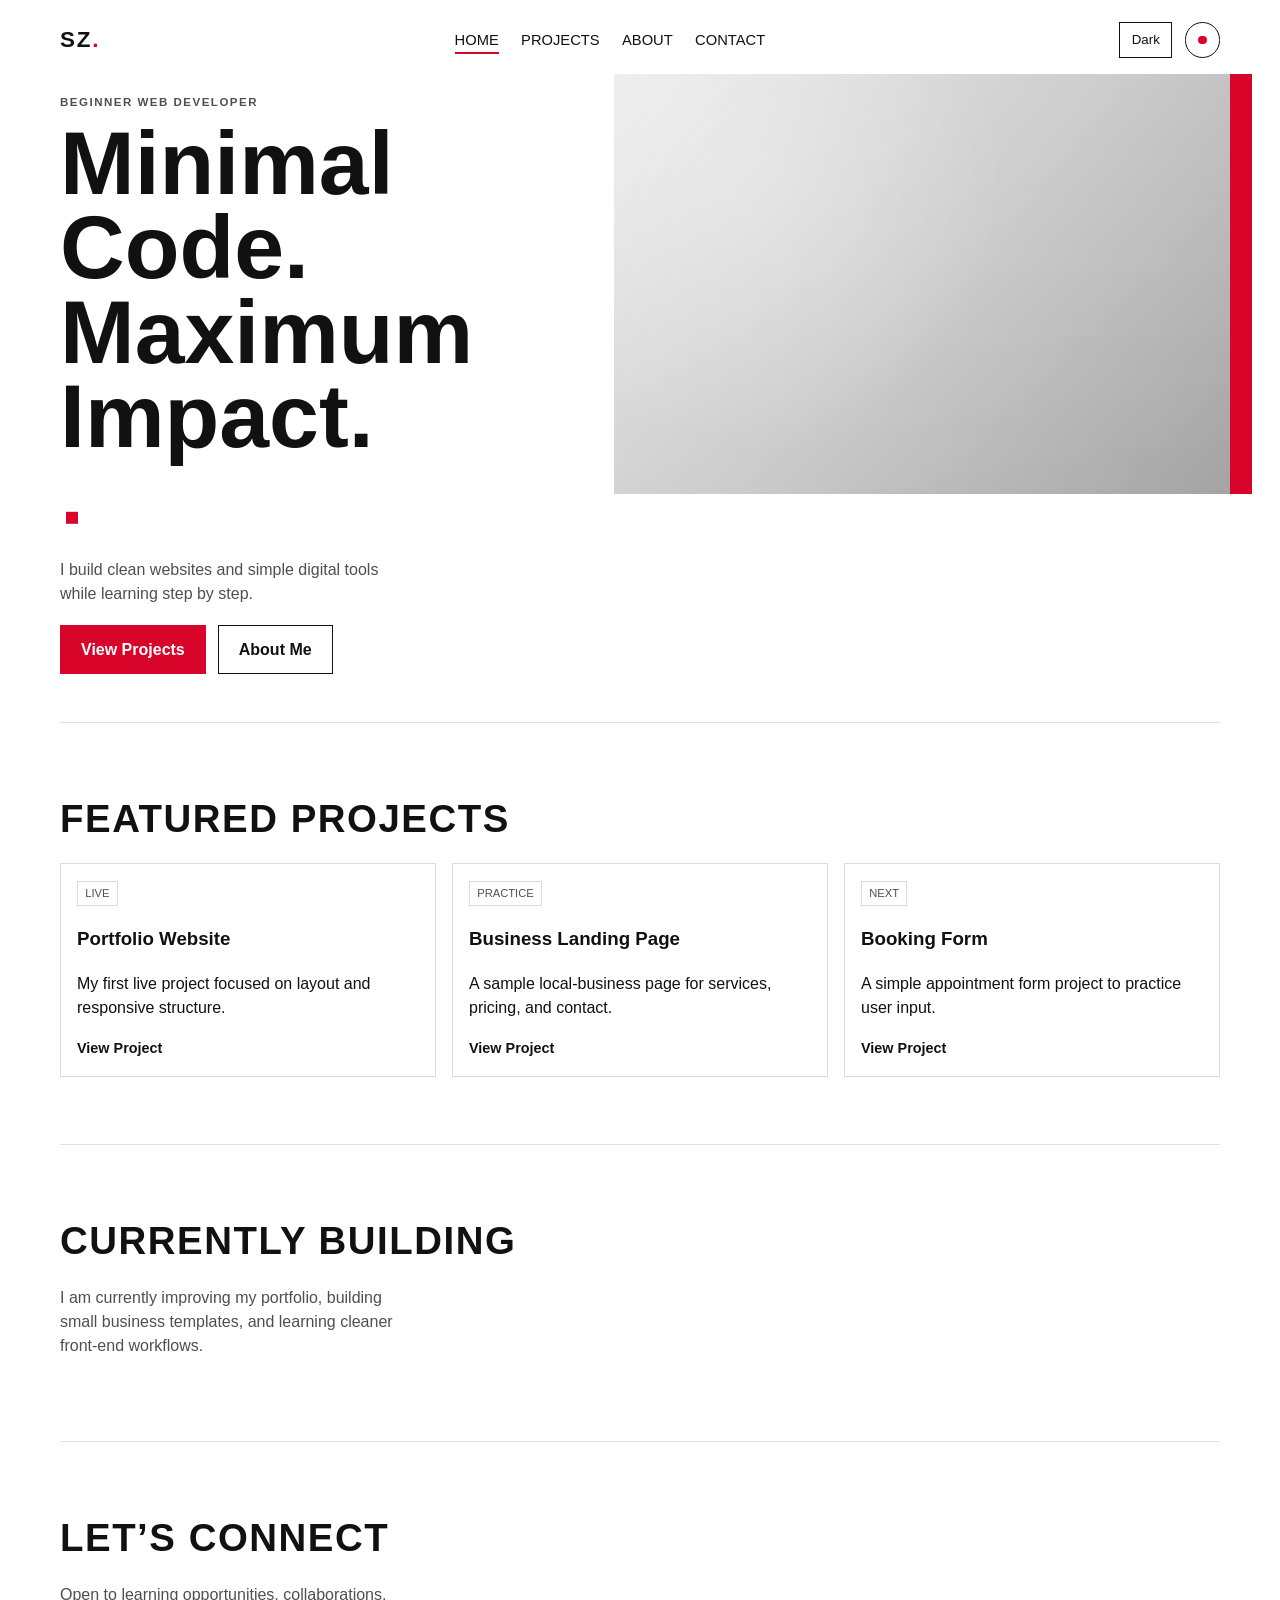
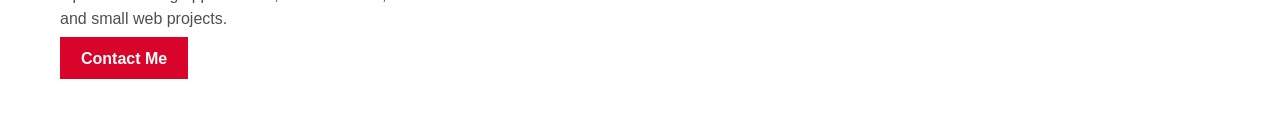
==== commit d30257e4: "Refactor portfolio into clean multi-page structure" ====
--- a/index.html
+++ b/index.html
@@ -3,22 +3,21 @@
   <head>
     <meta charset="UTF-8" />
     <meta name="viewport" content="width=device-width, initial-scale=1.0" />
-    <title>MHF. | Minimal Portfolio</title>
+    <title>SZ. | Home</title>
     <link rel="stylesheet" href="style.css" />
   </head>
   <body>
+    <!-- Shared site wrapper used across all pages -->
     <div class="page-wrapper">
-      <header class="site-header" id="home">
+      <header class="site-header">
         <nav class="navbar">
-          <a class="logo" href="#home">SZ<span class="logo-dot">.</span></a>
-
+          <a class="logo" href="index.html">SZ<span class="logo-dot">.</span></a>
           <ul class="nav-links">
-            <li><a href="#home">Home</a></li>
-            <li><a href="#projects">Projects</a></li>
-            <li><a href="#about">About</a></li>
-            <li><a href="#contact">Contact</a></li>
+            <li><a class="active" href="index.html">Home</a></li>
+            <li><a href="projects.html">Projects</a></li>
+            <li><a href="about.html">About</a></li>
+            <li><a href="contact.html">Contact</a></li>
           </ul>
-
           <div class="nav-actions">
             <button id="themeToggle" class="theme-toggle" aria-label="Toggle dark mode">Dark</button>
             <button class="menu-icon" aria-label="Menu"><span></span></button>
@@ -26,240 +25,45 @@
         </nav>
       </header>
 
-      <!-- Hero: added eyebrow, support lines, stats, and feature panel -->
-      <section class="hero" aria-label="Editorial hero section">
-        <div class="hero-left">
-          <p class="eyebrow">BEGINNER WEB DEVELOPER</p>
-
-          <h1>
-            <span>Minimal Code.</span>
-            <span>Maximum Impact.</span>
-            <span class="hero-accent" aria-hidden="true"></span>
-          </h1>
-
-          <p class="hero-subtitle">
-            I'm a beginner web developer learning to build clean websites and simple digital tools that are actually
-            useful.
-          </p>
-
-          <div class="hero-support-lines">
-            <p>Focused on clean design.</p>
-            <p>Learning by building real projects.</p>
+      <!-- Home page intentionally short and focused -->
+      <main>
+        <section class="hero home-hero">
+          <div class="hero-left">
+            <p class="eyebrow">BEGINNER WEB DEVELOPER</p>
+            <h1>
+              <span>Minimal Code.</span>
+              <span>Maximum Impact.</span>
+              <span class="hero-accent" aria-hidden="true"></span>
+            </h1>
+            <p class="hero-subtitle">I build clean websites and simple digital tools while learning step by step.</p>
+            <div class="button-row">
+              <a class="cta-button" href="projects.html">View Projects</a>
+              <a class="secondary-button" href="about.html">About Me</a>
+            </div>
           </div>
-
-          <a href="#projects" class="cta-button">View Projects</a>
-
-          <div class="hero-stats" aria-label="Portfolio stats">
-            <p><strong>01</strong> Live Website</p>
-            <p><strong>03</strong> Practice Projects</p>
-            <p><strong>100%</strong> Learning Mode</p>
-          </div>
-
-          <div class="social-links" aria-label="Social links">
-            <a href="https://github.com/bachiraxcvii" target="_blank" rel="noopener noreferrer">GitHub</a>
-            <a href="https://www.linkedin.com/in/harithfikri" target="_blank" rel="noopener noreferrer">LinkedIn</a>
-            <a href="mailto:harithf10@gmail.com">Email</a>
-          </div>
-        </div>
-
-        <div class="hero-right" aria-hidden="true">
-          <div class="editorial-panel">
-            <div class="panel-overlay"></div>
-            <div class="red-bar"></div>
-          </div>
-
-          <aside class="feature-box">
-            <p class="feature-label">Currently Building</p>
-            <ul>
-              <li>Portfolio Website</li>
-              <li>Business Landing Page</li>
-              <li>Booking Form</li>
-            </ul>
-          </aside>
-
-          <div class="slide-indicator"><span>01 / 03</span><i></i></div>
-        </div>
-      </section>
-
-      <main>
-        <section class="projects section-spacing" id="projects">
-          <h2>Projects</h2>
-          <div class="project-grid">
-            <article class="project-card">
-              <span class="project-status">Live</span>
-              <h3>Portfolio Website</h3>
-              <p>A personal website project where I practiced layout, spacing, and writing clearer content.</p>
-              <a href="#" class="card-link">View Demo</a>
-            </article>
-
-            <article class="project-card">
-              <span class="project-status">Practice</span>
-              <h3>Business Landing Page</h3>
-              <p>A simple landing page concept I built to learn how to present services in a clean, focused way.</p>
-              <a href="#" class="card-link">View Details</a>
-            </article>
-
-            <article class="project-card">
-              <span class="project-status">Next</span>
-              <h3>Booking Form</h3>
-              <p>A beginner-friendly booking form exercise focused on clear labels and mobile responsiveness.</p>
-              <a href="#" class="card-link">View Details</a>
-            </article>
+          <div class="hero-right" aria-hidden="true">
+            <div class="editorial-panel"><div class="panel-overlay"></div><div class="red-bar"></div></div>
           </div>
         </section>
 
-        <!-- About: expanded into two-column structure -->
-        <section class="about section-spacing" id="about">
-          <h2>About</h2>
-          <div class="about-grid">
-            <p>
-              I'm currently learning web development step by step. I enjoy turning ideas into clean, practical
-              websites and small digital tools that solve everyday problems.
-            </p>
-            <div>
-              <h3>What I focus on</h3>
-              <ul class="focus-list">
-                <li>Clean layouts</li>
-                <li>Responsive design</li>
-                <li>Simple business websites</li>
-                <li>Beginner-friendly code</li>
-                <li>Learning with AI tools while understanding the code</li>
-              </ul>
-            </div>
+        <section class="section-spacing">
+          <h2>Featured Projects</h2>
+          <div class="project-grid">
+            <article class="project-card"><span class="project-status">Live</span><h3>Portfolio Website</h3><p>My first live project focused on layout and responsive structure.</p><a class="card-link" href="projects.html">View Project</a></article>
+            <article class="project-card"><span class="project-status">Practice</span><h3>Business Landing Page</h3><p>A sample local-business page for services, pricing, and contact.</p><a class="card-link" href="projects.html">View Project</a></article>
+            <article class="project-card"><span class="project-status">Next</span><h3>Booking Form</h3><p>A simple appointment form project to practice user input.</p><a class="card-link" href="projects.html">View Project</a></article>
           </div>
         </section>
 
-        <section class="skills section-spacing" id="skills">
-          <h2>Skills</h2>
-          <div class="skills-groups">
-            <div class="skill-group">
-              <h3>Core</h3>
-              <ul class="skills-list">
-                <li>HTML</li>
-                <li>CSS</li>
-                <li>JavaScript</li>
-              </ul>
-            </div>
-            <div class="skill-group">
-              <h3>Tools</h3>
-              <ul class="skills-list">
-                <li>GitHub</li>
-                <li>Codex</li>
-                <li>VS Code</li>
-              </ul>
-            </div>
-            <div class="skill-group">
-              <h3>Design</h3>
-              <ul class="skills-list">
-                <li>Responsive Design</li>
-                <li>Minimal UI</li>
-                <li>Layout</li>
-              </ul>
-            </div>
-          </div>
+        <section class="section-spacing">
+          <h2>Currently Building</h2>
+          <p class="muted">I am currently improving my portfolio, building small business templates, and learning cleaner front-end workflows.</p>
         </section>
 
-
-        <section class="currently-building section-spacing" id="building">
-          <h2>Currently Building</h2>
-          <div class="build-grid">
-            <article class="build-card">
-              <h3>Portfolio Website</h3>
-              <p>A personal website to practice layout, responsive design, GitHub workflow, and deployment.</p>
-            </article>
-            <article class="build-card">
-              <h3>Business Landing Page</h3>
-              <p>A sample website for a small local business with services, pricing, and WhatsApp contact.</p>
-            </article>
-            <article class="build-card">
-              <h3>Booking Form</h3>
-              <p>A simple appointment form to practice JavaScript, forms, and user input.</p>
-            </article>
-          </div>
-        </section>
-
-        <section class="case-study section-spacing" id="case-study">
-          <h2>Case Study: This Portfolio</h2>
-          <div class="case-grid">
-            <article>
-              <h3>Goal</h3>
-              <p>Build and publish my first live website.</p>
-            </article>
-            <article>
-              <h3>What I practiced</h3>
-              <ul>
-                <li>HTML structure</li>
-                <li>CSS layout</li>
-                <li>Mobile responsiveness</li>
-                <li>GitHub workflow</li>
-                <li>GitHub Pages deployment</li>
-                <li>Iterating with Codex and reviewing changes</li>
-              </ul>
-            </article>
-            <article>
-              <h3>What I improved</h3>
-              <ul>
-                <li>Visual layout</li>
-                <li>Spacing</li>
-                <li>Typography</li>
-                <li>Project cards</li>
-                <li>Dark mode</li>
-              </ul>
-            </article>
-          </div>
-        </section>
-        <section class="how-i-work section-spacing" id="process">
-          <h2>How I Work</h2>
-          <ol>
-            <li><strong>01</strong> Understand the goal</li>
-            <li><strong>02</strong> Build a simple version</li>
-            <li><strong>03</strong> Test on mobile</li>
-            <li><strong>04</strong> Improve the design</li>
-            <li><strong>05</strong> Deploy and learn</li>
-          </ol>
-        </section>
-
-
-        <section class="roadmap section-spacing" id="roadmap">
-          <h2>Learning Roadmap</h2>
-          <div class="roadmap-grid">
-            <article>
-              <h3>Now</h3>
-              <ul>
-                <li>HTML</li>
-                <li>CSS</li>
-                <li>JavaScript</li>
-                <li>Responsive design</li>
-              </ul>
-            </article>
-            <article>
-              <h3>Next</h3>
-              <ul>
-                <li>React</li>
-                <li>Tailwind CSS</li>
-                <li>Supabase</li>
-              </ul>
-            </article>
-            <article>
-              <h3>Later</h3>
-              <ul>
-                <li>Authentication</li>
-                <li>Dashboards</li>
-                <li>Simple business systems</li>
-              </ul>
-            </article>
-          </div>
-        </section>
-
-        <section class="contact section-spacing" id="contact">
-          <h2>Contact</h2>
-          <p class="contact-intro">Open to learning opportunities, collaborations, and small website projects.</p>
-          <div class="contact-grid">
-            <a href="mailto:harithf10@gmail.com">Email: harithf10@gmail.com</a>
-            <a href="https://wa.me/6013631637" target="_blank" rel="noopener noreferrer">WhatsApp: +60 1363 1637</a>
-            <a href="https://github.com/bachiraxcvii" target="_blank" rel="noopener noreferrer">GitHub</a>
-            <a href="https://www.linkedin.com/in/harithfikri" target="_blank" rel="noopener noreferrer">LinkedIn</a>
-          </div>
+        <section class="section-spacing contact-cta">
+          <h2>Let’s Connect</h2>
+          <p class="muted">Open to learning opportunities, collaborations, and small web projects.</p>
+          <a class="cta-button" href="contact.html">Contact Me</a>
         </section>
       </main>
     </div>
--- a/style.css
+++ b/style.css
@@ -1,328 +1,83 @@
 :root {
   --bg: #ffffff;
   --text: #111111;
-  --muted: #4d4d4d;
+  --muted: #4f4f4f;
   --accent: #d90429;
+  --border: rgba(0, 0, 0, 0.14);
   --panel-light: #ececec;
-  --panel-mid: #cfcfcf;
-  --panel-dark: #a8a8a8;
-  --border: rgba(0, 0, 0, 0.14);
+  --panel-mid: #cdcdcd;
+  --panel-dark: #a6a6a6;
 }
 
 body.dark-mode {
   --bg: #121212;
-  --text: #f3f3f3;
-  --muted: #c8c8c8;
-  --panel-light: #595959;
-  --panel-mid: #444444;
-  --panel-dark: #2f2f2f;
-  --border: rgba(255, 255, 255, 0.2);
+  --text: #f2f2f2;
+  --muted: #c7c7c7;
+  --border: rgba(255, 255, 255, 0.22);
+  --panel-light: #5a5a5a;
+  --panel-mid: #444;
+  --panel-dark: #2e2e2e;
 }
 
 * { box-sizing: border-box; }
+body { margin: 0; font-family: Arial, Helvetica, sans-serif; background: var(--bg); color: var(--text); line-height: 1.5; }
+.page-wrapper { width: min(1160px, 92%); margin: 0 auto; }
 
-body {
-  margin: 0;
-  font-family: Arial, Helvetica, sans-serif;
-  background: var(--bg);
-  color: var(--text);
-  line-height: 1.5;
-  transition: background-color .25s ease, color .25s ease;
-}
+/* Shared navigation across multi-page portfolio */
+.navbar { display: flex; justify-content: space-between; align-items: center; gap: 1rem; padding: 1.4rem 0 1rem; }
+.logo { text-decoration: none; color: var(--text); font-size: 1.4rem; font-weight: 800; letter-spacing: 0.08em; }
+.logo-dot { color: var(--accent); }
+.nav-links { list-style: none; display: flex; gap: 1.4rem; padding: 0; margin: 0; }
+.nav-links a { text-decoration: none; color: var(--text); text-transform: uppercase; font-size: 0.92rem; position: relative; }
+.nav-links a.active::after { content: ""; position: absolute; left: 0; bottom: -6px; width: 100%; height: 2px; background: var(--accent); }
 
-.page-wrapper {
-  width: min(1200px, 92%);
-  margin: 0 auto;
-}
-
-.navbar {
-  display: flex;
-  justify-content: space-between;
-  align-items: center;
-  gap: 1rem;
-  padding: 1.4rem 0 1rem;
-}
-
-.logo { text-decoration: none; color: var(--text); font-size: 1.45rem; font-weight: 800; letter-spacing: .09em; }
-.logo-dot { color: var(--accent); }
-
-.nav-links { list-style: none; display: flex; gap: 1.4rem; padding: 0; margin: 0; }
-.nav-links a { text-decoration: none; color: var(--text); font-size: .92rem; text-transform: uppercase; }
-
-.nav-actions { display: flex; align-items: center; gap: .8rem; }
-.theme-toggle { border: 1px solid var(--text); background: transparent; color: var(--text); padding: .4rem .7rem; cursor: pointer; }
+.nav-actions { display: flex; gap: 0.8rem; }
+.theme-toggle { border: 1px solid var(--text); background: transparent; color: var(--text); padding: 0.4rem 0.7rem; cursor: pointer; }
 .menu-icon { width: 2.2rem; height: 2.2rem; border: 1px solid var(--text); border-radius: 999px; background: transparent; display: grid; place-items: center; }
 .menu-icon span { width: .55rem; height: .55rem; border-radius: 50%; background: var(--accent); }
 
-/* Hero: denser content + structured right-side features */
-.hero {
-  min-height: calc(100vh - 92px);
-  display: grid;
-  grid-template-columns: 45% 55%;
-  gap: 2rem;
-  align-items: stretch;
-  padding: 1rem 0 1.8rem;
-}
+.hero { display: grid; grid-template-columns: 45% 55%; gap: 2rem; align-items: stretch; min-height: 72vh; }
+.hero-left { padding: 1.3rem 0; }
+.eyebrow { margin: 0; font-size: .72rem; letter-spacing: .13em; color: var(--muted); font-weight: 700; }
+.hero h1 { margin: .6rem 0 0; font-size: clamp(2.3rem, 8vw, 5.6rem); line-height: .94; }
+.hero h1 span { display: block; }
+.hero-accent { display: inline-block !important; width: .75rem; height: .75rem; background: var(--accent); margin-left: .35rem; transform: translateY(-.45rem); }
+.hero-subtitle, .muted { color: var(--muted); max-width: 40ch; }
 
-.hero-left {
-  position: relative;
-  padding: 1.5rem 0 .8rem;
-  display: flex;
-  flex-direction: column;
-}
+.editorial-panel { min-height: 420px; background: linear-gradient(130deg, var(--panel-light), var(--panel-mid) 50%, var(--panel-dark)); position: relative; overflow: hidden; }
+.panel-overlay { position: absolute; inset: 0; background: radial-gradient(circle at 20% 24%, rgba(255,255,255,.55), transparent 44%), linear-gradient(to top, rgba(0,0,0,.08), transparent 60%); mix-blend-mode: soft-light; }
+.red-bar { position: absolute; top: 0; right: 0; width: 22px; height: 100%; background: var(--accent); }
 
-.eyebrow {
-  margin: 0;
-  font-size: .73rem;
-  font-weight: 700;
-  letter-spacing: .13em;
-  color: var(--muted);
-}
+.section-spacing { padding: clamp(2.4rem, 5.5vw, 4.2rem) 0; border-top: 1px solid color-mix(in srgb, var(--text) 12%, transparent); }
+h1.page-title, h2 { margin: 0 0 1rem; font-size: clamp(1.6rem, 3vw, 2.4rem); text-transform: uppercase; letter-spacing: .04em; }
 
-.hero h1 {
-  margin: .65rem 0 0;
-  font-size: clamp(2.3rem, 8vw, 5.9rem);
-  line-height: .95;
-  font-weight: 900;
-}
+.button-row { display: flex; gap: .75rem; flex-wrap: wrap; margin-top: 1.2rem; }
+.cta-button, .secondary-button { text-decoration: none; padding: .72rem 1.25rem; font-weight: 700; border: 1px solid var(--text); }
+.cta-button { background: var(--accent); color: #fff; border-color: var(--accent); }
+.secondary-button { color: var(--text); background: transparent; }
 
-.hero h1 span { display: block; }
-.hero-accent { display: inline-block !important; width: .78rem; height: .78rem; background: var(--accent); margin-left: .38rem; transform: translateY(-.45rem); }
+.project-grid, .skills-groups, .roadmap-grid { display: grid; grid-template-columns: repeat(3, minmax(0,1fr)); gap: 1rem; }
+.project-card, .detail-card, .skill-group, .roadmap-grid article { border: 1px solid var(--border); padding: 1rem; }
+.project-status { border: 1px solid var(--border); padding: .2rem .45rem; font-size: .7rem; text-transform: uppercase; color: var(--muted); display: inline-block; }
+.card-link { color: var(--text); text-decoration: none; font-weight: 700; font-size: .9rem; }
+.stack-grid { display: grid; gap: 1rem; }
 
-.hero-subtitle {
-  margin: 1.25rem 0 0;
-  max-width: 38ch;
-  color: var(--muted);
-}
+.about-grid { display: grid; grid-template-columns: 1fr 1fr; gap: 1.2rem; }
+.focus-list { margin: .3rem 0 0; padding-left: 1.1rem; color: var(--muted); }
+.skills-list { list-style: none; display: flex; flex-wrap: wrap; gap: .6rem; margin: 0; padding: 0; }
+.skills-list li { border: 1px solid var(--text); padding: .4rem .65rem; font-size: .85rem; }
+.how-i-work li { margin: .4rem 0; color: var(--muted); }
+.how-i-work li strong { min-width: 2rem; display: inline-block; color: var(--text); }
 
-.hero-support-lines {
-  margin-top: .8rem;
-  padding-left: .85rem;
-  border-left: 2px solid color-mix(in srgb, var(--accent) 55%, transparent);
-}
+.contact-grid { display: grid; grid-template-columns: repeat(2, minmax(0, 1fr)); gap: .8rem; }
+.contact-grid a { text-decoration: none; color: var(--text); border: 1px solid var(--border); padding: .7rem .8rem; }
 
-.hero-support-lines p {
-  margin: .15rem 0;
-  color: var(--muted);
-  font-size: .96rem;
-}
-
-.cta-button {
-  position: absolute;
-  top: 66%;
-  transform: translateX(92%);
-  background: var(--accent);
-  color: #fff;
-  text-decoration: none;
-  font-weight: 700;
-  padding: .82rem 1.45rem;
-  z-index: 2;
-}
-
-.hero-stats {
-  margin-top: 1.7rem;
-  display: grid;
-  grid-template-columns: repeat(3, 1fr);
-  gap: .8rem;
-}
-
-.hero-stats p {
-  margin: 0;
-  border: 1px solid var(--border);
-  padding: .65rem .7rem;
-  font-size: .82rem;
-  color: var(--muted);
-}
-
-.hero-stats strong { color: var(--text); margin-right: .3rem; }
-
-.social-links {
-  margin-top: 1.4rem;
-  display: flex;
-  flex-wrap: wrap;
-  gap: 1rem;
-}
-
-.social-links a { color: var(--muted); text-decoration: none; font-size: .85rem; text-transform: uppercase; }
-
-.hero-right {
-  display: grid;
-  grid-template-rows: minmax(360px, 1fr) auto auto;
-  gap: .95rem;
-}
-
-.editorial-panel {
-  position: relative;
-  min-height: 360px;
-  background: linear-gradient(130deg, var(--panel-light), var(--panel-mid) 50%, var(--panel-dark));
-  overflow: hidden;
-}
-
-.panel-overlay {
-  position: absolute;
-  inset: 0;
-  background: radial-gradient(circle at 22% 25%, rgba(255, 255, 255, .55), transparent 45%),
-              radial-gradient(circle at 74% 68%, rgba(0, 0, 0, .22), transparent 40%),
-              linear-gradient(to top, rgba(0, 0, 0, .08), transparent 60%);
-  mix-blend-mode: soft-light;
-}
-
-.red-bar { position: absolute; top: 0; right: 0; width: clamp(16px, 2vw, 26px); height: 100%; background: var(--accent); }
-
-.feature-box {
-  border: 1px solid var(--accent);
-  padding: .9rem 1rem;
-}
-
-.feature-label {
-  margin: 0 0 .45rem;
-  font-size: .74rem;
-  letter-spacing: .1em;
-  text-transform: uppercase;
-  color: var(--muted);
-}
-
-.feature-box ul { margin: 0; padding-left: 1rem; }
-.feature-box li { margin: .2rem 0; }
-
-.slide-indicator { margin-left: auto; display: flex; align-items: center; gap: .6rem; color: var(--muted); font-size: .82rem; }
-.slide-indicator i { width: 68px; height: 1px; background: color-mix(in srgb, var(--text) 35%, transparent); }
-
-main { padding-top: 1rem; }
-
-.section-spacing {
-  padding: clamp(2.6rem, 6vw, 4.6rem) 0;
-  border-top: 1px solid color-mix(in srgb, var(--text) 12%, transparent);
-}
-
-h2 { margin: 0 0 1.1rem; font-size: clamp(1.6rem, 4vw, 2.6rem); text-transform: uppercase; letter-spacing: .04em; }
-h3 { margin: .3rem 0 .55rem; }
-
-.project-grid { display: grid; grid-template-columns: repeat(3, minmax(0, 1fr)); gap: 1rem; }
-
-.project-card {
-  border: 1px solid var(--border);
-  padding: 1.15rem;
-  display: flex;
-  flex-direction: column;
-  gap: .55rem;
-  transition: transform .2s ease, border-color .2s ease, box-shadow .2s ease;
-}
-
-.project-status {
-  width: fit-content;
-  font-size: .7rem;
-  text-transform: uppercase;
-  letter-spacing: .08em;
-  border: 1px solid var(--border);
-  padding: .2rem .42rem;
-  color: var(--muted);
-}
-
-.project-card p { margin: 0; color: var(--muted); }
-.project-card:hover { transform: translateY(-4px); border-color: var(--accent); box-shadow: 0 14px 28px rgba(0, 0, 0, .06); }
-
-.card-link {
-  margin-top: .35rem;
-  text-decoration: none;
-  color: var(--text);
-  font-size: .86rem;
-  font-weight: 700;
-}
-
-.about-grid { display: grid; grid-template-columns: 1fr 1fr; gap: 1.4rem; align-items: start; }
-.about-grid p { margin: 0; color: var(--muted); }
-.focus-list { margin: .3rem 0 0; padding-left: 1.1rem; color: var(--muted); }
-.focus-list li { margin: .3rem 0; }
-
-.skills-groups { display: grid; grid-template-columns: repeat(3, minmax(0, 1fr)); gap: 1rem; }
-.skill-group { border: 1px solid var(--border); padding: .9rem; }
-.skill-group h3 { margin-top: 0; text-transform: uppercase; font-size: .9rem; letter-spacing: .05em; }
-.skills-list { list-style: none; display: flex; flex-wrap: wrap; gap: .6rem; padding: 0; margin: 0; }
-.skills-list li { border: 1px solid var(--text); padding: .42rem .72rem; font-size: .85rem; }
-
-.how-i-work ol { margin: 0; padding-left: 1.2rem; }
-.how-i-work li { margin: .45rem 0; color: var(--muted); }
-
-.contact-intro { margin: 0 0 .8rem; color: var(--muted); }
-.contact-grid { display: grid; grid-template-columns: repeat(2, minmax(0, 1fr)); gap: .7rem; }
-.contact-grid a {
-  text-decoration: none;
-  color: var(--text);
-  border: 1px solid var(--border);
-  padding: .75rem .8rem;
-  transition: border-color .2s ease, color .2s ease;
-}
-.contact-grid a:hover { border-color: var(--accent); color: var(--accent); }
-
-/* Mobile: tighter spacing and simple stacked flow */
 @media (max-width: 980px) {
-  .hero { grid-template-columns: 1fr; min-height: auto; gap: 1.2rem; padding-bottom: 1rem; }
-  .hero-left { padding-top: .8rem; }
-  .cta-button { position: static; transform: none; margin-top: 1rem; width: fit-content; }
-  .hero-stats { grid-template-columns: 1fr; margin-top: 1rem; }
-  .hero-right { grid-template-rows: minmax(280px, auto) auto auto; }
-  .about-grid, .skills-groups, .contact-grid, .project-grid { grid-template-columns: 1fr; }
-  .section-spacing { padding: 2.3rem 0; }
+  .hero { grid-template-columns: 1fr; min-height: auto; gap: 1.2rem; }
+  .project-grid, .skills-groups, .roadmap-grid, .about-grid, .contact-grid { grid-template-columns: 1fr; }
 }
 
 @media (max-width: 760px) {
   .navbar { flex-wrap: wrap; }
-  .nav-links {
-    order: 3;
-    width: 100%;
-    justify-content: space-between;
-    border-top: 1px solid color-mix(in srgb, var(--text) 15%, transparent);
-    padding-top: .6rem;
-  }
-
-  .hero h1 { font-size: clamp(2rem, 11vw, 3rem); }
+  .nav-links { width: 100%; justify-content: space-between; border-top: 1px solid var(--border); padding-top: .6rem; }
 }
-
-/* Added beginner-friendly content sections for fuller but minimal layout */
-.currently-building .build-grid,
-.roadmap-grid {
-  display: grid;
-  grid-template-columns: repeat(3, minmax(0, 1fr));
-  gap: 1rem;
-}
-
-.build-card,
-.case-grid article,
-.roadmap-grid article {
-  border: 1px solid var(--border);
-  padding: 1rem;
-}
-
-.build-card p,
-.case-grid p,
-.case-grid li,
-.roadmap-grid li {
-  color: var(--muted);
-}
-
-.case-grid {
-  display: grid;
-  grid-template-columns: 1fr 1fr 1fr;
-  gap: 1rem;
-}
-
-.case-grid ul,
-.roadmap-grid ul {
-  margin: 0.5rem 0 0;
-  padding-left: 1rem;
-}
-
-.how-i-work li strong {
-  display: inline-block;
-  min-width: 2.1rem;
-  color: var(--text);
-}
-
-@media (max-width: 980px) {
-  .currently-building .build-grid,
-  .case-grid,
-  .roadmap-grid {
-    grid-template-columns: 1fr;
-  }
-}
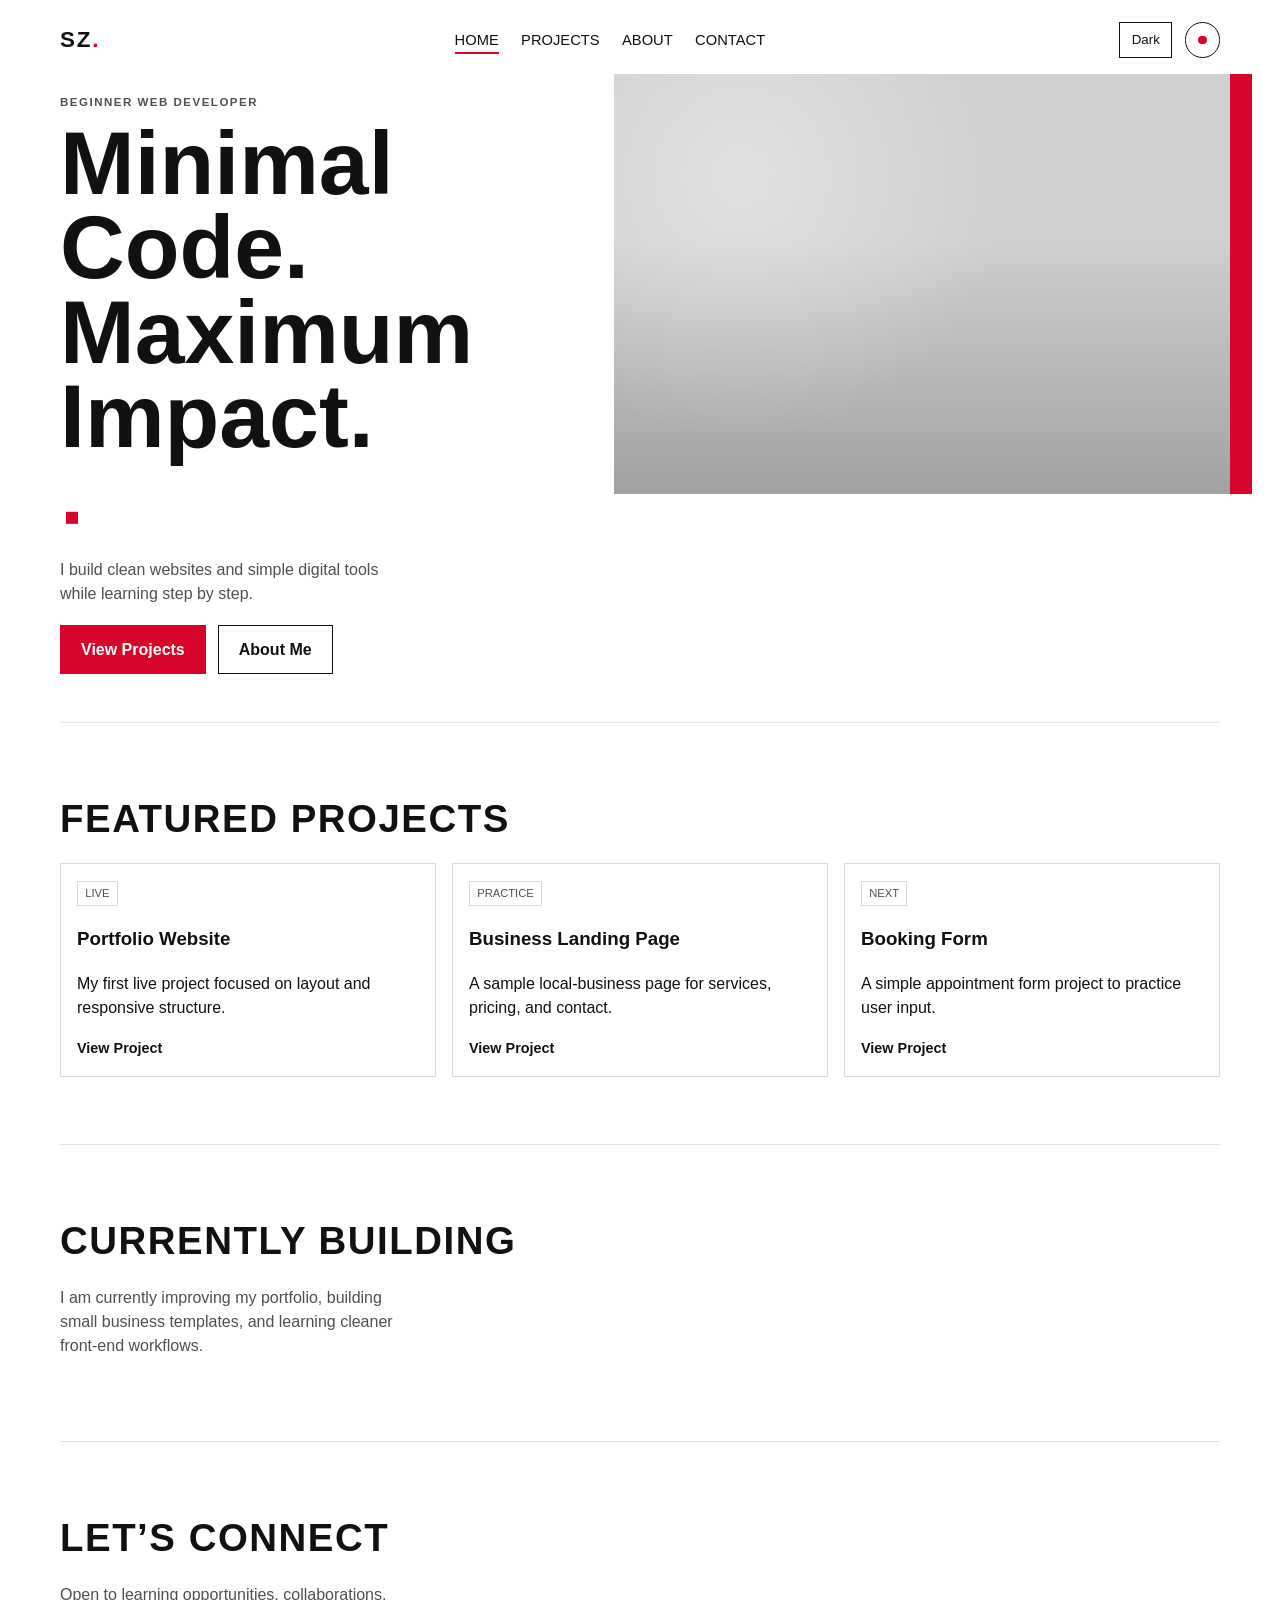
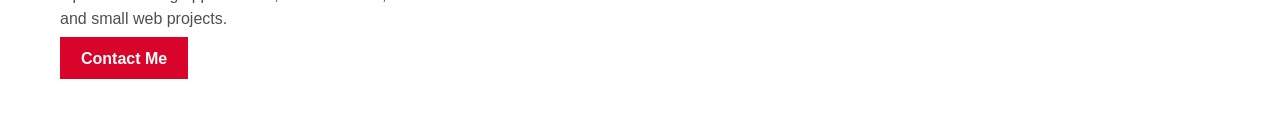
==== commit b866dd7e: "Replace hero placeholder with local grayscale image panel" ====
--- a/index.html
+++ b/index.html
@@ -42,7 +42,12 @@
             </div>
           </div>
           <div class="hero-right" aria-hidden="true">
-            <div class="editorial-panel"><div class="panel-overlay"></div><div class="red-bar"></div></div>
+            <div class="editorial-panel">
+              <!-- Replace this file by uploading your image to: /assets/hero-image.jpg -->
+              <div class="hero-photo" role="img" aria-label="Editorial hero image placeholder"></div>
+              <div class="panel-overlay"></div>
+              <div class="red-bar"></div>
+            </div>
           </div>
         </section>
 
--- a/style.css
+++ b/style.css
@@ -45,7 +45,22 @@
 .hero-subtitle, .muted { color: var(--muted); max-width: 40ch; }
 
 .editorial-panel { min-height: 420px; background: linear-gradient(130deg, var(--panel-light), var(--panel-mid) 50%, var(--panel-dark)); position: relative; overflow: hidden; }
-.panel-overlay { position: absolute; inset: 0; background: radial-gradient(circle at 20% 24%, rgba(255,255,255,.55), transparent 44%), linear-gradient(to top, rgba(0,0,0,.08), transparent 60%); mix-blend-mode: soft-light; }
+
+/* Homepage hero image block:
+   Upload your image file to /assets/hero-image.jpg
+   The panel keeps a gray fallback when the file is missing. */
+.hero-photo {
+  position: absolute;
+  inset: 0;
+  background-color: #cfcfcf;
+  background-image: url("assets/hero-image.jpg");
+  background-size: cover;
+  background-position: center;
+  background-repeat: no-repeat;
+  filter: grayscale(100%);
+}
+
+.panel-overlay { position: absolute; inset: 0; background: radial-gradient(circle at 20% 24%, rgba(255,255,255,.38), transparent 44%), linear-gradient(to top, rgba(0,0,0,.22), transparent 60%); }
 .red-bar { position: absolute; top: 0; right: 0; width: 22px; height: 100%; background: var(--accent); }
 
 .section-spacing { padding: clamp(2.4rem, 5.5vw, 4.2rem) 0; border-top: 1px solid color-mix(in srgb, var(--text) 12%, transparent); }
@@ -81,3 +96,131 @@
   .navbar { flex-wrap: wrap; }
   .nav-links { width: 100%; justify-content: space-between; border-top: 1px solid var(--border); padding-top: .6rem; }
 }
+
+/* =========================
+   About page layout system
+   - unified section rhythm
+   - consistent card styles
+   - editorial minimal structure
+   ========================= */
+.about-page .section-spacing {
+  padding: clamp(2.2rem, 5vw, 3.6rem) 0;
+}
+
+.about-page h2,
+.about-page h3,
+.about-page p,
+.about-page li {
+  line-height: 1.55;
+}
+
+.about-intro {
+  display: grid;
+  grid-template-columns: 1.2fr 0.8fr;
+  gap: 1rem;
+  align-items: start;
+}
+
+.about-intro-text {
+  color: var(--muted);
+  max-width: 58ch;
+  margin: 0;
+}
+
+.about-focus-card,
+.workflow-card,
+.about-cards-grid > article {
+  border: 1px solid var(--border);
+  padding: 1rem;
+}
+
+.about-focus-card h2 {
+  font-size: 1rem;
+  margin-bottom: 0.7rem;
+}
+
+.about-focus-list {
+  margin: 0;
+  padding: 0;
+  list-style: none;
+}
+
+.about-focus-list li {
+  padding: 0.28rem 0;
+  color: var(--muted);
+  border-bottom: 1px solid color-mix(in srgb, var(--text) 10%, transparent);
+}
+
+.about-focus-list li:last-child { border-bottom: 0; }
+
+.workflow-grid {
+  display: grid;
+  grid-template-columns: repeat(5, minmax(0, 1fr));
+  gap: 0.8rem;
+}
+
+.workflow-number {
+  color: var(--accent);
+  font-weight: 800;
+  font-size: 0.85rem;
+  margin: 0 0 0.3rem;
+}
+
+.workflow-card h3 {
+  margin: 0 0 0.35rem;
+  font-size: 1rem;
+}
+
+.workflow-card p {
+  margin: 0;
+  color: var(--muted);
+  font-size: 0.92rem;
+}
+
+.about-cards-grid {
+  align-items: stretch;
+}
+
+.about-cards-grid > article {
+  display: flex;
+  flex-direction: column;
+  min-height: 100%;
+}
+
+/* Unified tags used in Skills and Learning Roadmap */
+.skills-list li,
+.tag-row span {
+  border: 1px solid var(--text);
+  padding: 0.42rem 0.68rem;
+  font-size: 0.84rem;
+}
+
+.skills-list li {
+  transition: border-color 0.2s ease, color 0.2s ease;
+}
+
+.skills-list li:hover {
+  border-color: var(--accent);
+  color: var(--accent);
+}
+
+.tag-row {
+  display: flex;
+  flex-wrap: wrap;
+  gap: 0.55rem;
+}
+
+@media (max-width: 980px) {
+  .about-intro,
+  .workflow-grid {
+    grid-template-columns: 1fr;
+  }
+
+  .workflow-card {
+    padding: 0.9rem;
+  }
+
+  .about-page .section-spacing {
+    padding: 2rem 0;
+  }
+}
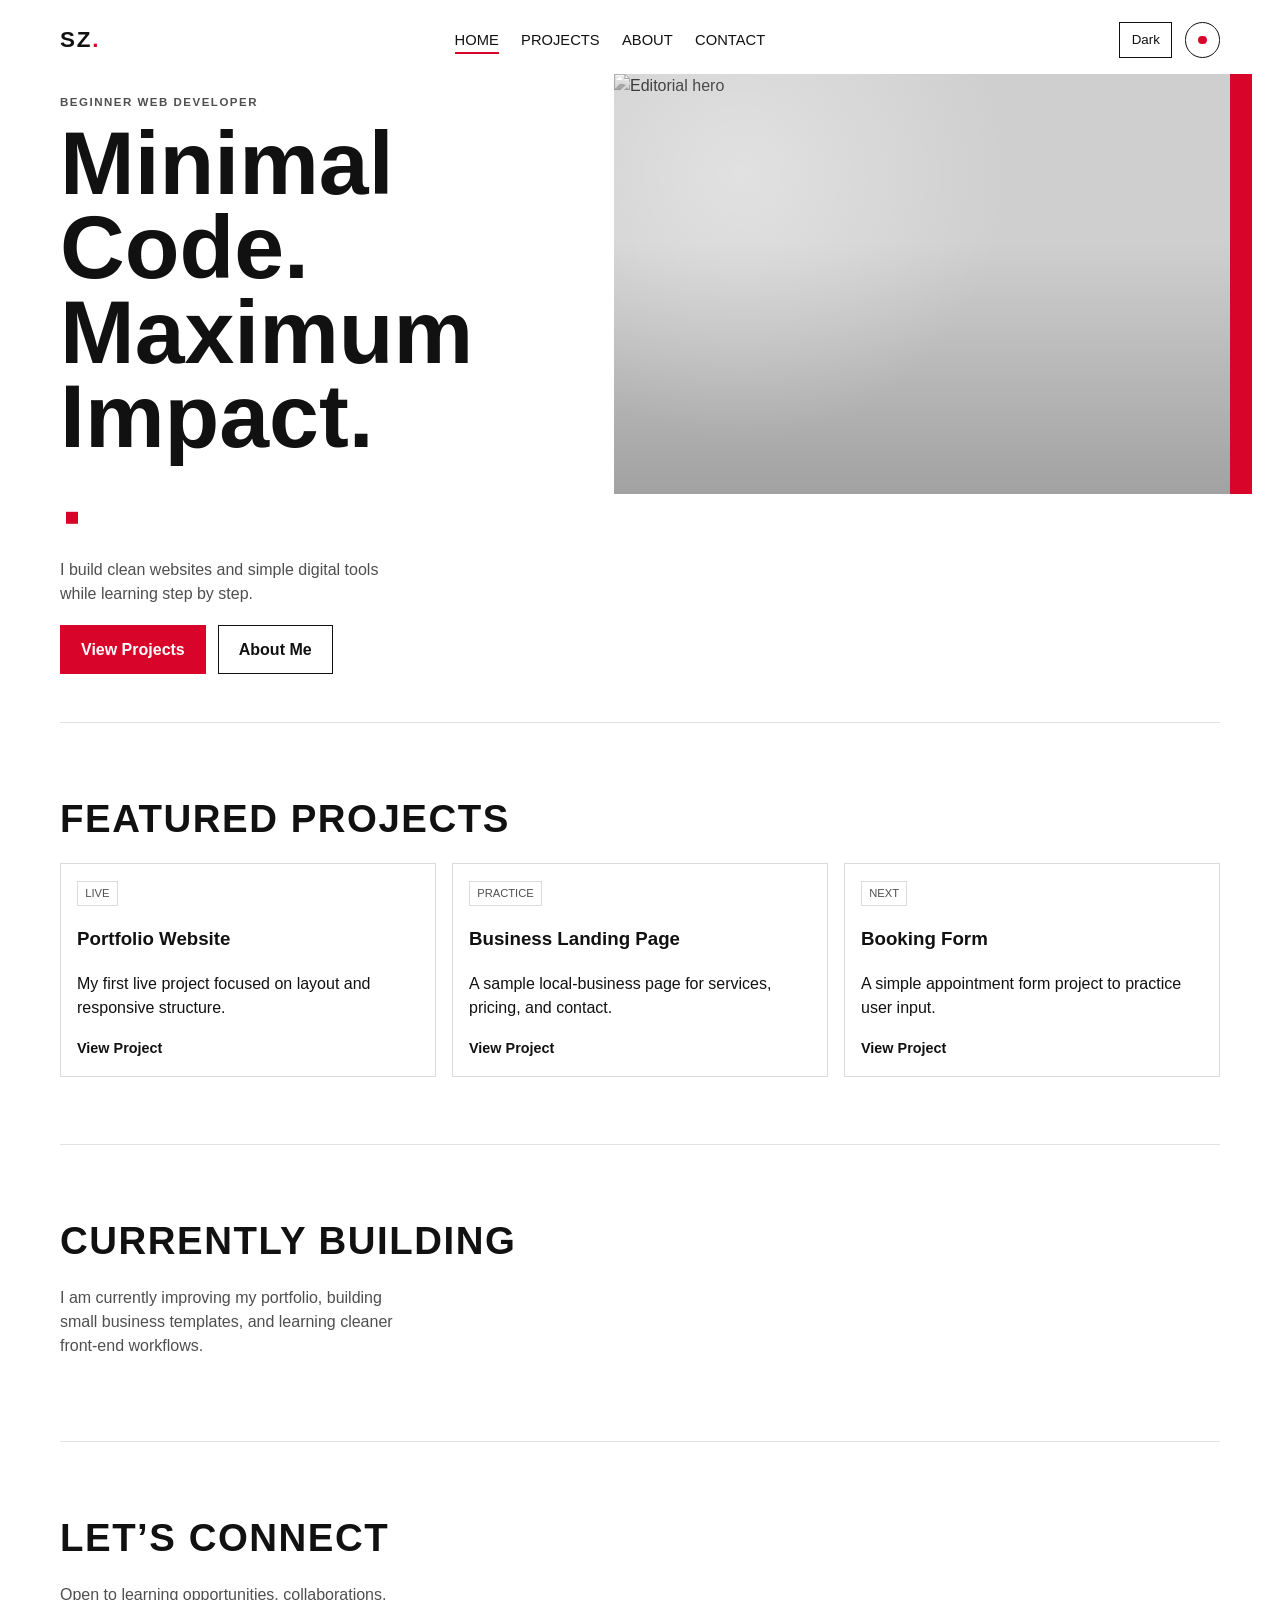
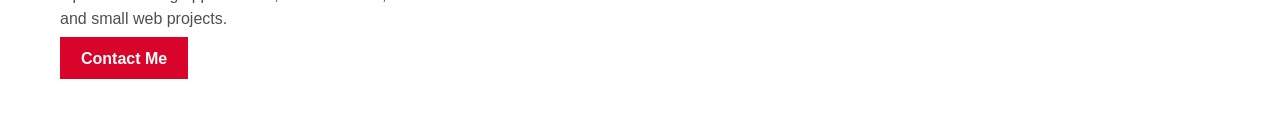
==== commit e3eacfb7: "Use assets hero image with object-fit cover in panel" ====
--- a/index.html
+++ b/index.html
@@ -44,7 +44,7 @@
           <div class="hero-right" aria-hidden="true">
             <div class="editorial-panel">
               <!-- Replace this file by uploading your image to: /assets/hero-image.jpg -->
-              <div class="hero-photo" role="img" aria-label="Editorial hero image placeholder"></div>
+              <img class="hero-photo" src="assets/hero-image.jpg" alt="Editorial hero" />
               <div class="panel-overlay"></div>
               <div class="red-bar"></div>
             </div>
--- a/style.css
+++ b/style.css
@@ -52,11 +52,11 @@
 .hero-photo {
   position: absolute;
   inset: 0;
+  width: 100%;
+  height: 100%;
+  object-fit: cover;
+  object-position: center;
   background-color: #cfcfcf;
-  background-image: url("assets/hero-image.jpg");
-  background-size: cover;
-  background-position: center;
-  background-repeat: no-repeat;
   filter: grayscale(100%);
 }
 
